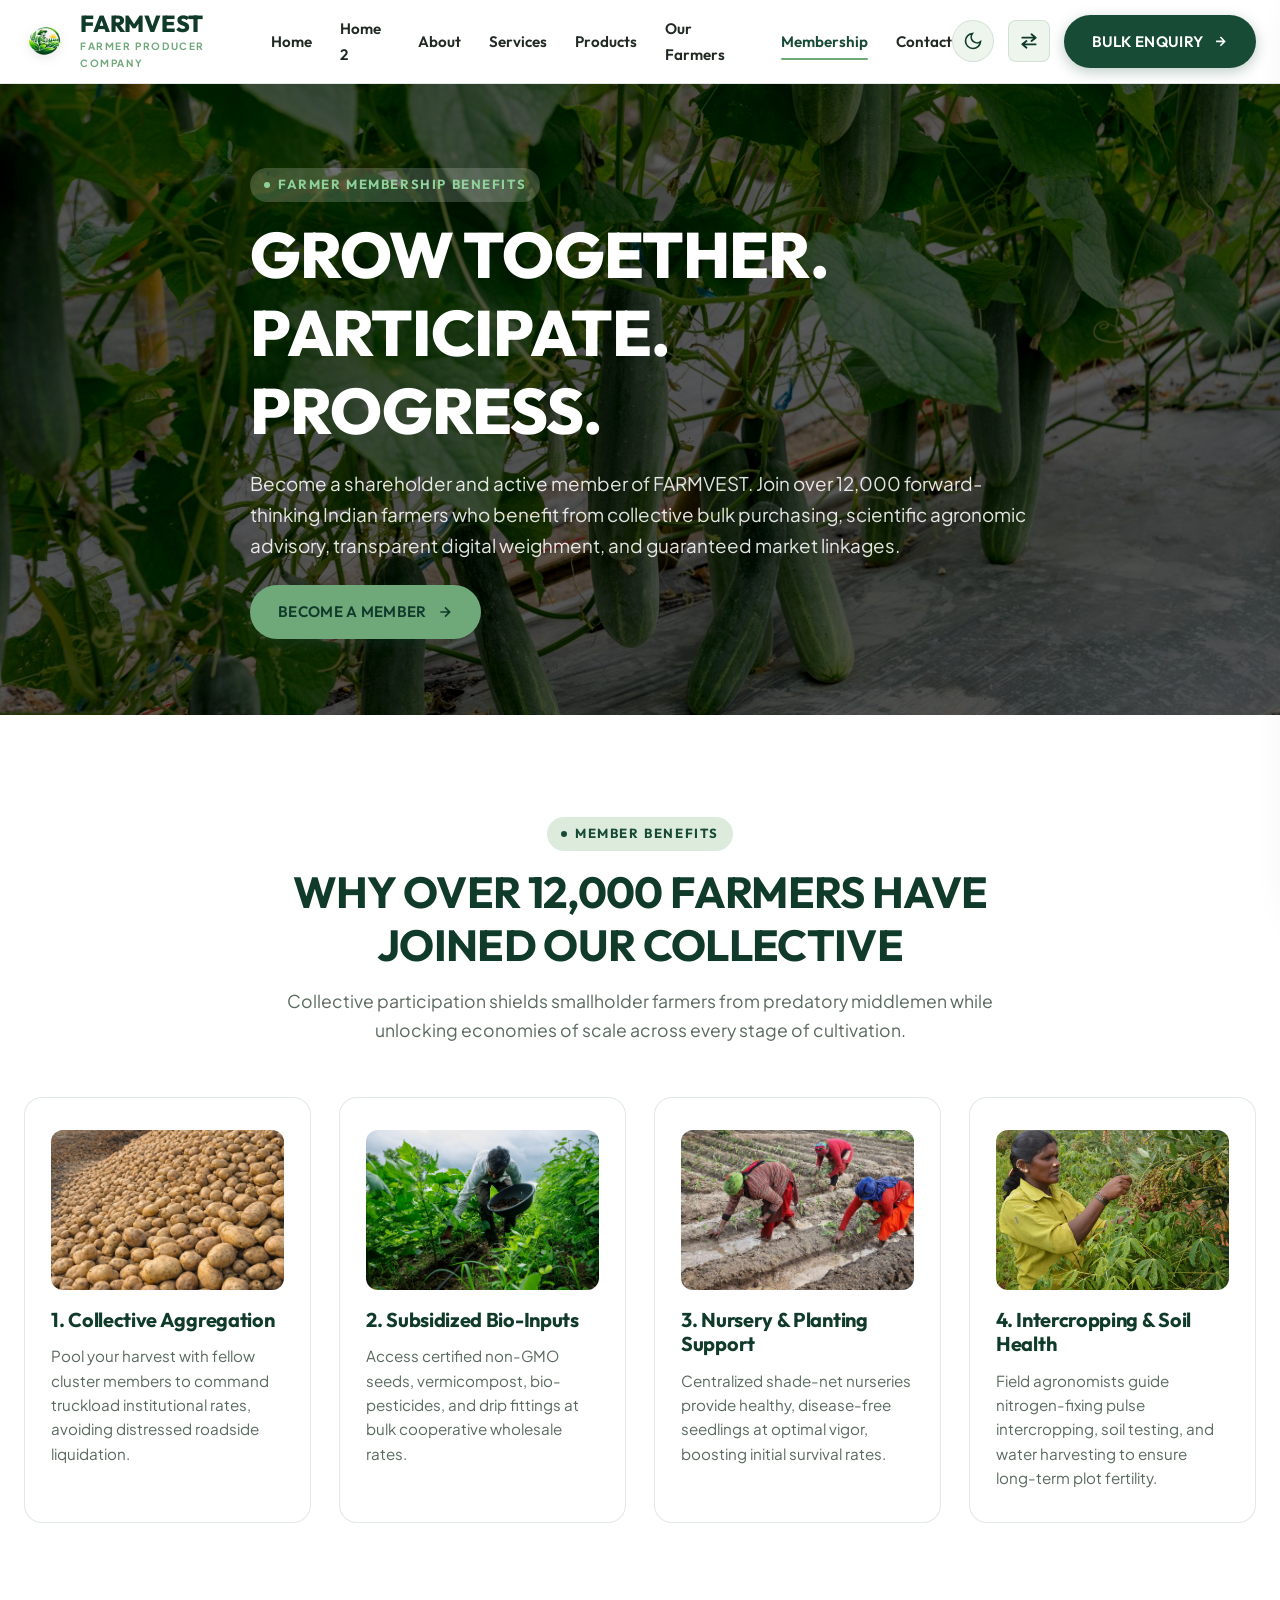
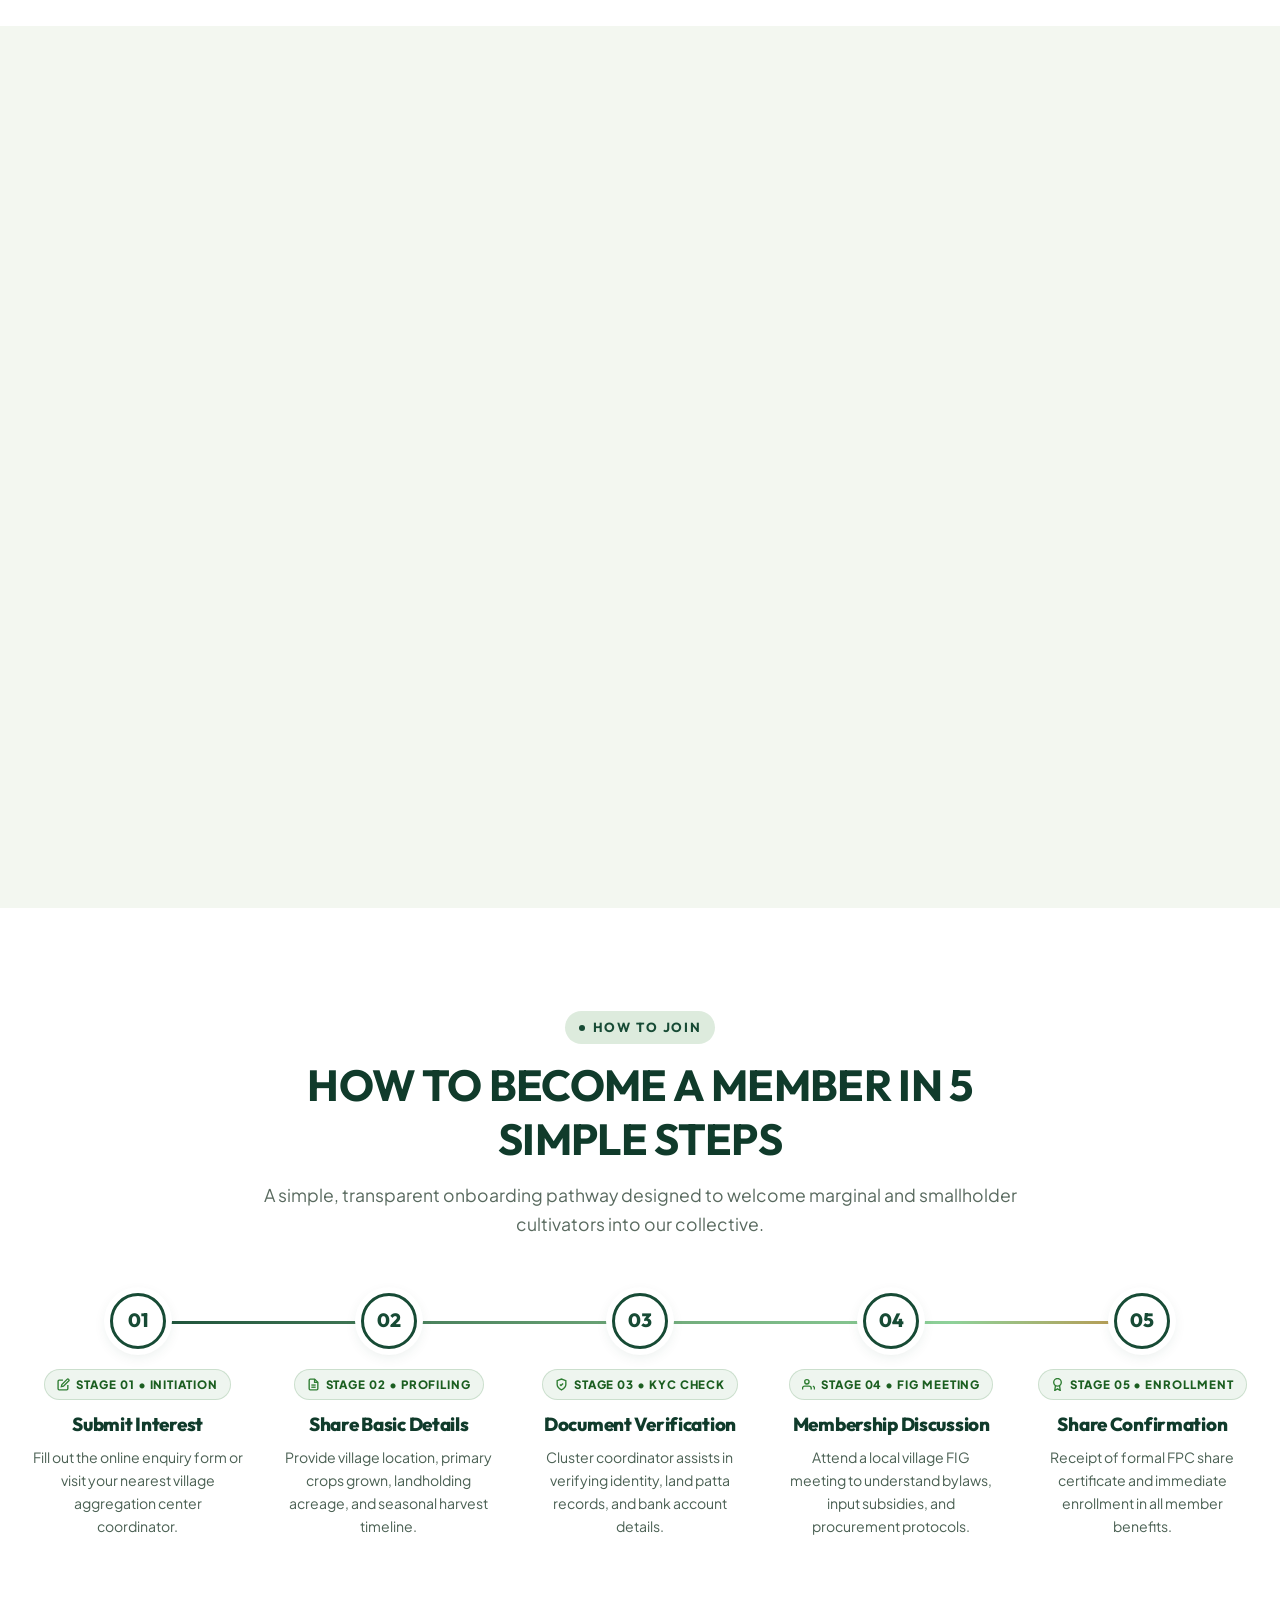
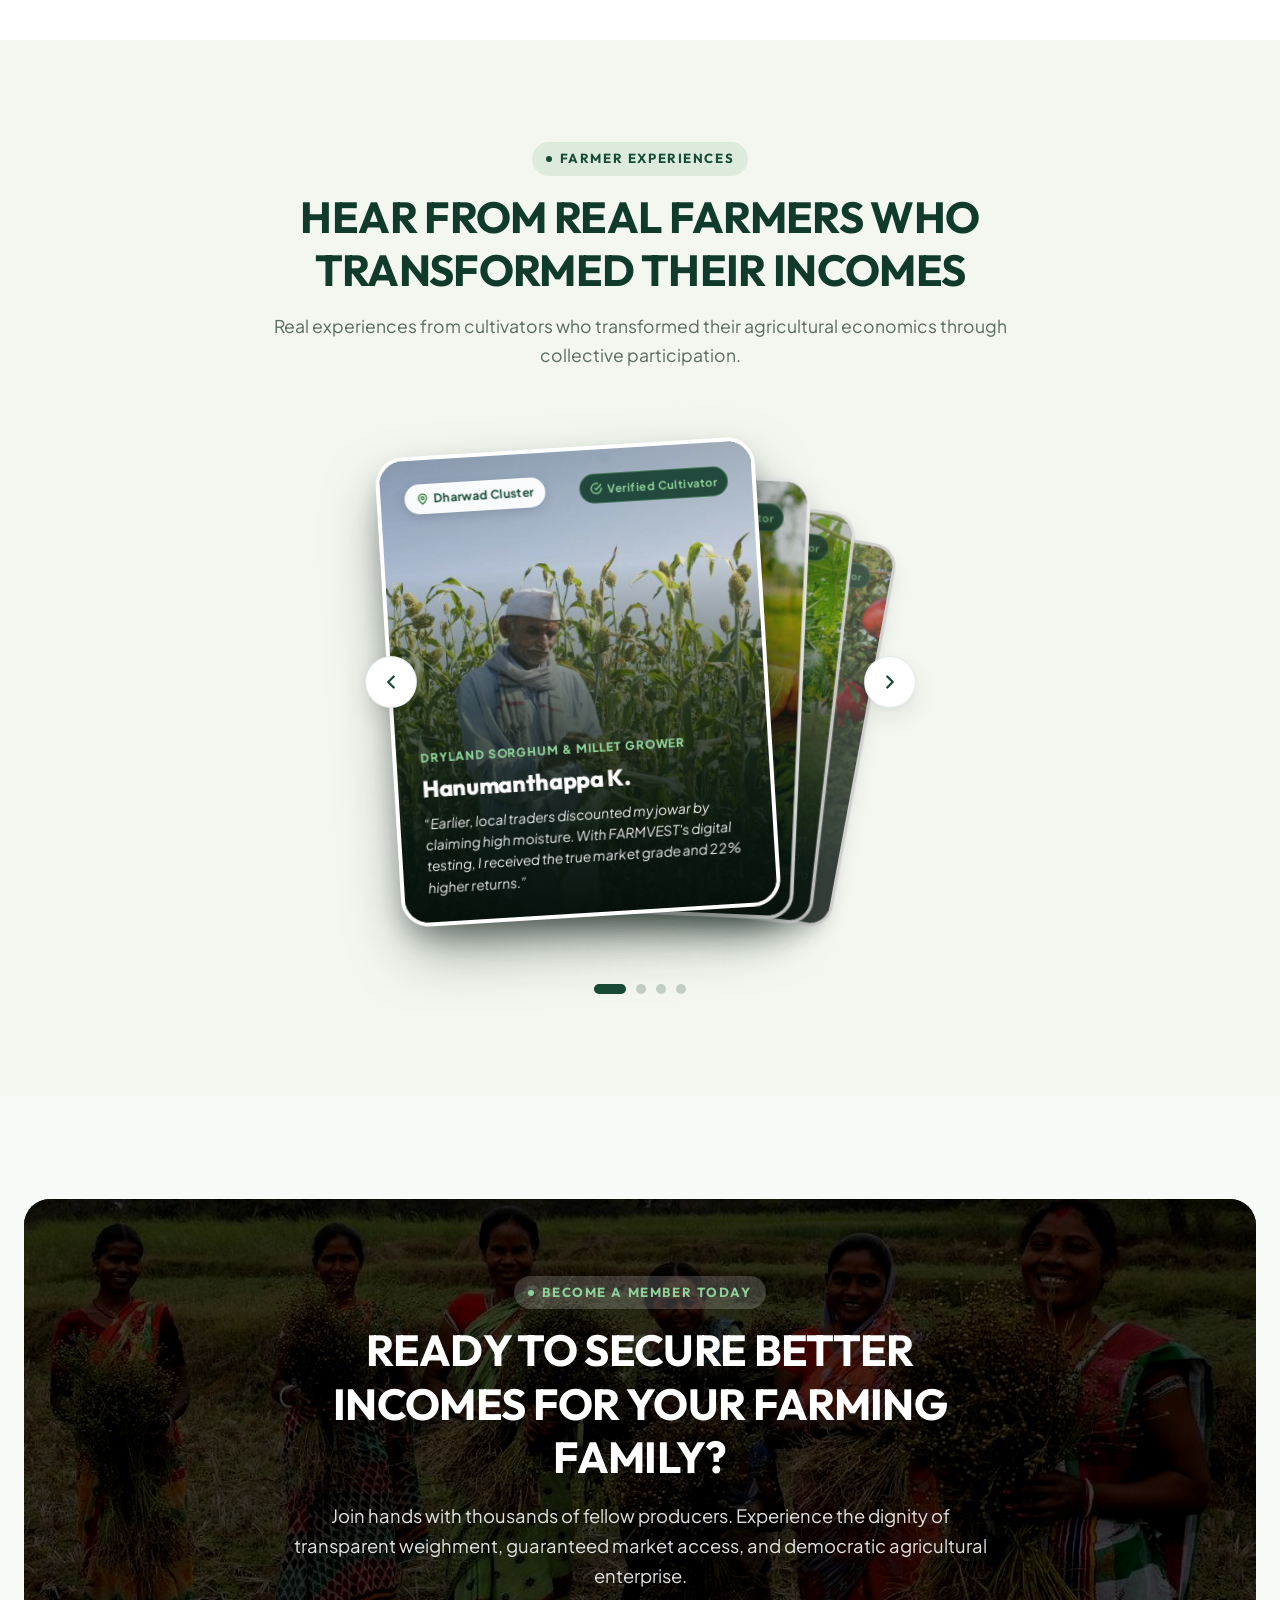
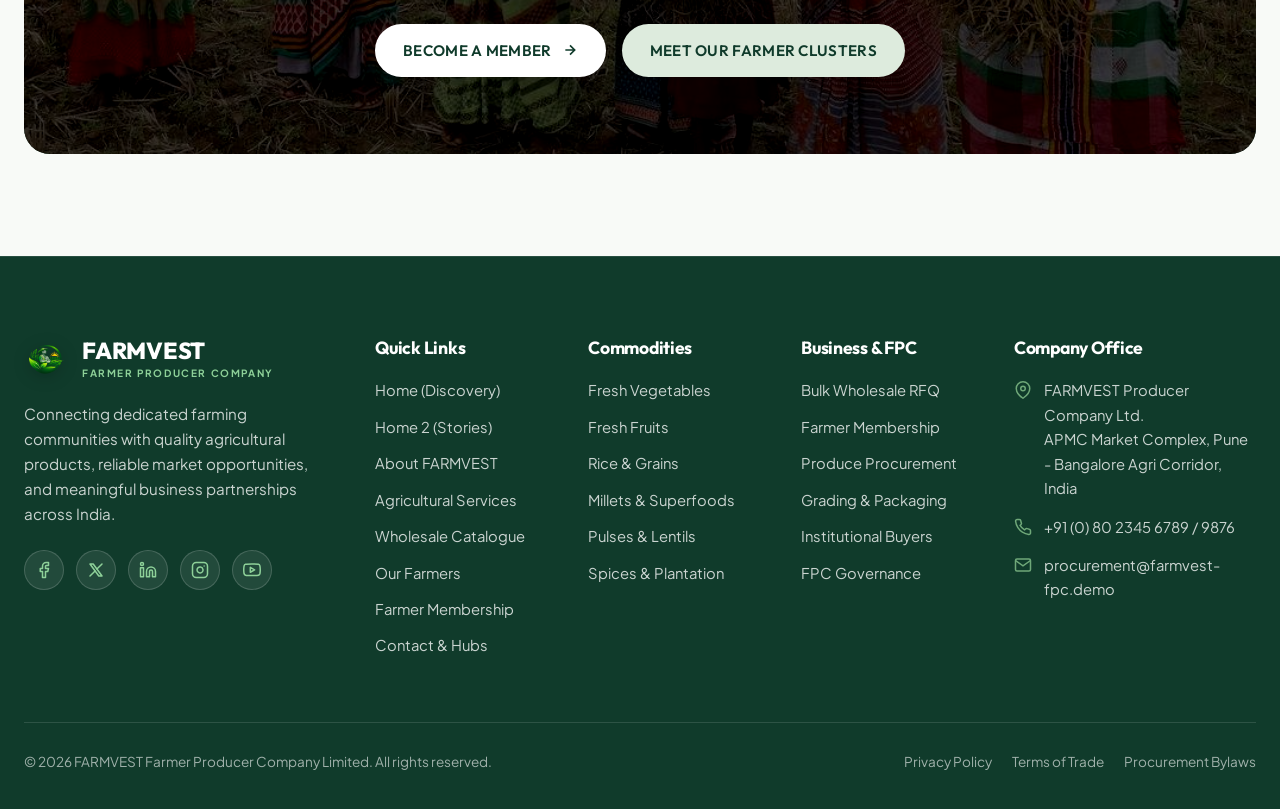
==== membership.html @ 930bf5f9 "Complete Farmer Producer Company Website with responsive layout, dark theme, and RTL support" ====
<!DOCTYPE html>
<html lang="en" data-theme="light">
<head>
  <meta charset="UTF-8">
  <meta name="viewport" content="width=device-width, initial-scale=1.0">
  <title>Farmer Membership — FARMVEST Farmer Producer Company | Collective Prosperity</title>
  <meta name="description" content="Discover how smallholder farmers join FARMVEST to unlock bulk input discounts, fair digital weighment, direct market linkages, and democratic equity participation.">
  <link rel="stylesheet" href="assets/css/style.css">
  <link rel="icon" type="image/png" href="assets/images/logo.png">
  <link rel="apple-touch-icon" href="assets/images/logo.png">
</head>
<body>

  <!-- Header -->
  <header class="header">
    <div class="container nav-container">
      <a href="index.html" class="brand-logo" aria-label="FARMVEST Home">
        <img src="assets/images/logo.png" alt="FARMVEST Logo" class="brand-logo-img">
        <div class="brand-text-block">
          <span class="brand-title">FARMVEST</span>
          <span class="brand-subtitle">FARMER PRODUCER COMPANY</span>
        </div>
      </a>

      <nav class="nav-menu" aria-label="Main Navigation">
        <a href="index.html" class="nav-link">Home</a>
        <a href="home-2.html" class="nav-link">Home 2</a>
        <a href="about.html" class="nav-link">About</a>
        <a href="services.html" class="nav-link">Services</a>
        <a href="products.html" class="nav-link">Products</a>
        <a href="farmers.html" class="nav-link">Our Farmers</a>
        <a href="membership.html" class="nav-link active">Membership</a>
        <a href="contact.html" class="nav-link">Contact</a>
      </nav>

      <div class="nav-actions">
        <button class="theme-toggle js-theme-toggle" aria-label="Toggle Bright/Dark Mode">
          <svg class="theme-icon-light" viewBox="0 0 24 24" fill="none" stroke="currentColor" stroke-width="2"><circle cx="12" cy="12" r="5"/><line x1="12" y1="1" x2="12" y2="3"/><line x1="12" y1="21" x2="12" y2="23"/><line x1="4.22" y1="4.22" x2="5.64" y2="5.64"/><line x1="18.36" y1="18.36" x2="19.78" y2="19.78"/><line x1="1" y1="12" x2="3" y2="12"/><line x1="21" y1="12" x2="23" y2="12"/><line x1="4.22" y1="19.78" x2="5.64" y2="18.36"/><line x1="18.36" y1="5.64" x2="19.78" y2="4.22"/></svg>
          <svg class="theme-icon-dark" viewBox="0 0 24 24" fill="none" stroke="currentColor" stroke-width="2"><path d="M21 12.79A9 9 0 1 1 11.21 3 7 7 0 0 0 21 12.79z"/></svg>
        </button>

        <!-- RTL / LTR Direction Toggle Button -->
        <button class="rtl-toggle js-rtl-toggle" aria-label="Toggle Text Direction (RTL/LTR)" title="Toggle Text Direction">
          <svg class="rtl-icon" viewBox="0 0 24 24" fill="none" stroke="currentColor" stroke-width="2.2" stroke-linecap="round" stroke-linejoin="round">
            <path d="M4 8h16M15 4l5 4-5 4"/>
            <path d="M20 16H4M9 12l-5 4 5 4"/>
          </svg>
        </button>
        <button class="btn btn-primary" data-open-modal="bulkEnquiryModal">
          <span>BULK ENQUIRY</span>
          <svg width="16" height="16" viewBox="0 0 24 24" fill="none" stroke="currentColor" stroke-width="2.5"><path d="M5 12h14M12 5l7 7-7 7"/></svg>
        </button>
        <button class="hamburger-btn js-hamburger-btn" aria-label="Open Navigation Menu">
          <span class="hamburger-line"></span>
          <span class="hamburger-line"></span>
          <span class="hamburger-line"></span>
        </button>
      </div>
    </div>
  </header>

  <!-- Mobile Drawer -->
  <div class="mobile-drawer-overlay"></div>
  <aside class="mobile-drawer" aria-label="Mobile Navigation">
    <div class="mobile-drawer-header">
      <a href="index.html" class="brand-logo" aria-label="FARMVEST Home">
        <img src="assets/images/logo.png" alt="FARMVEST Logo" class="brand-logo-img">
        <div class="brand-text-block">
          <span class="brand-title">FARMVEST</span>
          <span class="brand-subtitle">FARMER PRODUCER COMPANY</span>
        </div>
      </a>
      <button class="drawer-close-btn js-drawer-close" aria-label="Close Navigation Menu">
        <svg width="20" height="20" viewBox="0 0 24 24" fill="none" stroke="currentColor" stroke-width="2"><line x1="18" y1="6" x2="6" y2="18"/><line x1="6" y1="6" x2="18" y2="18"/></svg>
      </button>
    </div>

    <!-- 1. All Navlinks Text in Center Alignment -->
    <div class="mobile-nav-links">
      <a href="index.html" class="mobile-nav-link">Home</a>
      <a href="home-2.html" class="mobile-nav-link">Home 2</a>
      <a href="about.html" class="mobile-nav-link">About</a>
      <a href="services.html" class="mobile-nav-link">Services</a>
      <a href="products.html" class="mobile-nav-link">Products</a>
      <a href="farmers.html" class="mobile-nav-link">Our Farmers</a>
      <a href="membership.html" class="mobile-nav-link active">Membership</a>
      <a href="contact.html" class="mobile-nav-link">Contact</a>
    </div>

    <!-- 2. Theme and RTL Icons in Center Alignment -->
    <div class="mobile-drawer-tools">
      <!-- Bright / Dark Mode Switcher Icon -->
      <button class="theme-toggle js-theme-toggle" aria-label="Toggle Bright/Dark Mode" title="Toggle Bright/Dark Mode">
        <svg class="theme-icon-light" viewBox="0 0 24 24" fill="none" stroke="currentColor" stroke-width="2" stroke-linecap="round" stroke-linejoin="round">
          <circle cx="12" cy="12" r="5"></circle>
          <line x1="12" y1="1" x2="12" y2="3"></line>
          <line x1="12" y1="21" x2="12" y2="23"></line>
          <line x1="4.22" y1="4.22" x2="5.64" y2="5.64"></line>
          <line x1="18.36" y1="18.36" x2="19.78" y2="19.78"></line>
          <line x1="1" y1="12" x2="3" y2="12"></line>
          <line x1="21" y1="12" x2="23" y2="12"></line>
          <line x1="4.22" y1="19.78" x2="5.64" y2="18.36"></line>
          <line x1="18.36" y1="5.64" x2="19.78" y2="4.22"></line>
        </svg>
        <svg class="theme-icon-dark" viewBox="0 0 24 24" fill="none" stroke="currentColor" stroke-width="2" stroke-linecap="round" stroke-linejoin="round">
          <path d="M21 12.79A9 9 0 1 1 11.21 3 7 7 0 0 0 21 12.79z"></path>
        </svg>
      </button>

      <!-- RTL / LTR Direction Toggle Icon -->
      <button class="rtl-toggle js-rtl-toggle" aria-label="Toggle Text Direction (RTL/LTR)" title="Toggle Text Direction">
        <svg class="rtl-icon" viewBox="0 0 24 24" fill="none" stroke="currentColor" stroke-width="2.2" stroke-linecap="round" stroke-linejoin="round">
          <path d="M4 8h16M15 4l5 4-5 4"/>
          <path d="M20 16H4M9 12l-5 4 5 4"/>
        </svg>
      </button>
    </div>

    <!-- 3. Last: CTA Button in Center Alignment Orderly -->
    <div class="mobile-drawer-cta">
      <button class="btn btn-primary" data-open-modal="bulkEnquiryModal">
        <span>BULK ENQUIRY</span>
        <svg width="16" height="16" viewBox="0 0 24 24" fill="none" stroke="currentColor" stroke-width="2.5"><path d="M5 12h14M12 5l7 7-7 7"/></svg>
      </button>
    </div>
  </aside>

  <main id="main-content">
    <!-- ======================================================================
         SECTION 01: MEMBERSHIP HERO
         Image: image-31.png (Polyhouse cucumber farming with modern mulch)
         ====================================================================== -->
    <section class="page-hero">
      <div class="page-hero-bg">
        <img src="images/image-31.png" alt="Trellised polyhouse cucumber plantation equipped with drip irrigation" loading="eager">
      </div>
      <div class="container page-hero-content">
        <div class="eyebrow" style="background: rgba(255,255,255,0.18); color: #8ED199;">
          FARMER MEMBERSHIP BENEFITS
        </div>
        <h1>GROW TOGETHER. PARTICIPATE. PROGRESS.</h1>
        <p>Become a shareholder and active member of FARMVEST. Join over 12,000 forward-thinking Indian farmers who benefit from collective bulk purchasing, scientific agronomic advisory, transparent digital weighment, and guaranteed market linkages.</p>
        <div style="margin-top: 24px;">
          <button class="btn btn-primary" data-open-modal="membershipEnquiryModal" style="background-color: #6FA879; color: #103B2B !important;">
            <span>BECOME A MEMBER</span>
            <svg width="16" height="16" viewBox="0 0 24 24" fill="none" stroke="currentColor" stroke-width="2.5"><path d="M5 12h14M12 5l7 7-7 7"/></svg>
          </button>
        </div>
      </div>
    </section>

    <!-- ======================================================================
         SECTION 02: WHY BECOME A MEMBER (4 Feature Cards - Even number: 4!)
         Images: 30 (Potato aggregation stockpile), 52 (Compost drip application), 55 (Sapling transplanting), 50 (Toor dal intercropping)
         ====================================================================== -->
    <section class="section bg-white">
      <div class="container">
        <div class="section-header reveal-item">
          <div class="eyebrow">MEMBER BENEFITS</div>
          <h2>WHY OVER 12,000 FARMERS HAVE JOINED OUR COLLECTIVE</h2>
          <p>Collective participation shields smallholder farmers from predatory middlemen while unlocking economies of scale across every stage of cultivation.</p>
        </div>

        <div class="grid-4">
          <!-- Card 1: Aggregation Power -->
          <div class="feature-box reveal-item">
            <div style="border-radius: var(--radius-md); overflow: hidden; margin-bottom: 18px; aspect-ratio: 16/11;">
              <img src="images/image-30.png" alt="Large bulk stockpile of freshly unearthed golden potatoes at aggregation yard" loading="lazy" style="width: 100%; height: 100%; object-fit: cover;">
            </div>
            <h3>1. Collective Aggregation</h3>
            <p>Pool your harvest with fellow cluster members to command truckload institutional rates, avoiding distressed roadside liquidation.</p>
          </div>

          <!-- Card 2: Organic Inputs -->
          <div class="feature-box reveal-item">
            <div style="border-radius: var(--radius-md); overflow: hidden; margin-bottom: 18px; aspect-ratio: 16/11;">
              <img src="images/image-52.png" alt="Farmer applying organic compost in drip-irrigated field" loading="lazy" style="width: 100%; height: 100%; object-fit: cover;">
            </div>
            <h3>2. Subsidized Bio-Inputs</h3>
            <p>Access certified non-GMO seeds, vermicompost, bio-pesticides, and drip fittings at bulk cooperative wholesale rates.</p>
          </div>

          <!-- Card 3: Nursery Support -->
          <div class="feature-box reveal-item">
            <div style="border-radius: var(--radius-md); overflow: hidden; margin-bottom: 18px; aspect-ratio: 16/11;">
              <img src="images/image-55.png" alt="Three rural women farmers transplanting vegetable saplings into waterlogged furrowed beds" loading="lazy" style="width: 100%; height: 100%; object-fit: cover;">
            </div>
            <h3>3. Nursery & Planting Support</h3>
            <p>Centralized shade-net nurseries provide healthy, disease-free seedlings at optimal vigor, boosting initial survival rates.</p>
          </div>

          <!-- Card 4: Intercropping Advisory -->
          <div class="feature-box reveal-item">
            <div style="border-radius: var(--radius-md); overflow: hidden; margin-bottom: 18px; aspect-ratio: 16/11;">
              <img src="images/image-50.png" alt="Woman farmer inspecting healthy mature pigeon pea toor dal pods in field" loading="lazy" style="width: 100%; height: 100%; object-fit: cover;">
            </div>
            <h3>4. Intercropping & Soil Health</h3>
            <p>Field agronomists guide nitrogen-fixing pulse intercropping, soil testing, and water harvesting to ensure long-term plot fertility.</p>
          </div>
        </div>
      </div>
    </section>

    <!-- ======================================================================
         SECTION 03: MEMBERSHIP ELIGIBILITY (Informative Split)
         ====================================================================== -->
    <section class="section bg-light">
      <div class="container">
        <div class="editorial-split">
          <div class="split-content reveal-item">
            <div class="eyebrow">WHO CAN JOIN</div>
            <h2>MEMBERSHIP ELIGIBILITY, SHARE OWNERSHIP & VOTING RIGHTS</h2>
            <p>FARMVEST operates under the Companies Act as a Producer Company. Membership is open to all practicing agricultural producers residing within our operational districts.</p>
            
            <div style="display: flex; flex-direction: column; gap: 14px; margin: 18px 0 24px;">
              <div class="service-feature-item">
                <svg width="18" height="18" viewBox="0 0 24 24" fill="none" stroke="currentColor" stroke-width="2.5"><polyline points="20 6 9 17 4 12"/></svg>
                <div><strong>Primary Producer Status:</strong> Must own or lease agricultural land and be actively engaged in cultivation.</div>
              </div>
              <div class="service-feature-item">
                <svg width="18" height="18" viewBox="0 0 24 24" fill="none" stroke="currentColor" stroke-width="2.5"><polyline points="20 6 9 17 4 12"/></svg>
                <div><strong>Nominal Equity Share:</strong> Purchase of minimum 10 equity shares (nominal face value ₹100 each).</div>
              </div>
              <div class="service-feature-item">
                <svg width="18" height="18" viewBox="0 0 24 24" fill="none" stroke="currentColor" stroke-width="2.5"><polyline points="20 6 9 17 4 12"/></svg>
                <div><strong>Documentation Required:</strong> Copy of land record (7/12 extract / Patta), Aadhaar card, and active bank passbook.</div>
              </div>
              <div class="service-feature-item">
                <svg width="18" height="18" viewBox="0 0 24 24" fill="none" stroke="currentColor" stroke-width="2.5"><polyline points="20 6 9 17 4 12"/></svg>
                <div><strong>Democratic Rights:</strong> One Member, One Vote principle regardless of total acreage owned.</div>
              </div>
            </div>

            <p style="font-size: 0.85rem; color: var(--muted-text); font-style: italic;">*Note: Detailed documentation and share allocation are finalized in accordance with the registered Articles of Association of the FPC.</p>
          </div>

          <!-- Highlight Card -->
          <div class="feature-box reveal-item" style="background: var(--surface-white); border-color: var(--leaf-green); padding: 36px 30px;">
            <div class="eyebrow" style="margin-bottom: 12px;">COOPERATIVE TRANSPARENCY</div>
            <h3>Dignity, Equity & Direct Settlement</h3>
            <p>Unlike conventional middleman trade where weights are manipulated and payments delayed for months, FARMVEST members receive digital weight verification and direct account transfers within 48 hours of mandi delivery.</p>
            <div style="border-top: 1px solid var(--border-light); margin-top: 20px; padding-top: 20px;">
              <button class="btn btn-primary" data-open-modal="membershipEnquiryModal" style="width: 100%;">
                <span>BECOME A MEMBER</span>
                <svg width="16" height="16" viewBox="0 0 24 24" fill="none" stroke="currentColor" stroke-width="2.5"><path d="M5 12h14M12 5l7 7-7 7"/></svg>
              </button>
            </div>
          </div>
        </div>
      </div>
    </section>

    <!-- ======================================================================
         SECTION 04: MEMBERSHIP JOURNEY (5-Step Horizontal Infographic Pathway)
         ====================================================================== -->
    <section class="section bg-white">
      <div class="container">
        <div class="section-header reveal-item">
          <div class="eyebrow">HOW TO JOIN</div>
          <h2>HOW TO BECOME A MEMBER IN 5 SIMPLE STEPS</h2>
          <p>A simple, transparent onboarding pathway designed to welcome marginal and smallholder cultivators into our collective.</p>
        </div>

        <div class="membership-journey-wrapper reveal-item">
          <!-- Continuous Horizontal Connecting Rail -->
          <div class="journey-rail-track" aria-hidden="true"></div>

          <!-- 5 Symmetrical Milestones (Zero Card Boxes) -->
          <div class="journey-steps-grid">

            <!-- Step 1 -->
            <div class="journey-step-col">
              <div class="journey-node-circle">01</div>
              <span class="journey-stage-pill">
                <svg width="13" height="13" viewBox="0 0 24 24" fill="none" stroke="currentColor" stroke-width="2.5"><path d="M11 4H4a2 2 0 0 0-2 2v14a2 2 0 0 0 2 2h14a2 2 0 0 0 2-2v-7"/><path d="M18.5 2.5a2.121 2.121 0 0 1 3 3L12 15l-4 1 1-4 9.5-9.5z"/></svg>
                <span>STAGE 01 &bull; INITIATION</span>
              </span>
              <h3 class="journey-step-title">Submit Interest</h3>
              <p class="journey-step-desc">Fill out the online enquiry form or visit your nearest village aggregation center coordinator.</p>
            </div>

            <!-- Step 2 -->
            <div class="journey-step-col">
              <div class="journey-node-circle">02</div>
              <span class="journey-stage-pill">
                <svg width="13" height="13" viewBox="0 0 24 24" fill="none" stroke="currentColor" stroke-width="2.5"><path d="M14 2H6a2 2 0 0 0-2 2v16a2 2 0 0 0 2 2h12a2 2 0 0 0 2-2V8z"/><polyline points="14 2 14 8 20 8"/><line x1="16" y1="13" x2="8" y2="13"/><line x1="16" y1="17" x2="8" y2="17"/></svg>
                <span>STAGE 02 &bull; PROFILING</span>
              </span>
              <h3 class="journey-step-title">Share Basic Details</h3>
              <p class="journey-step-desc">Provide village location, primary crops grown, landholding acreage, and seasonal harvest timeline.</p>
            </div>

            <!-- Step 3 -->
            <div class="journey-step-col">
              <div class="journey-node-circle">03</div>
              <span class="journey-stage-pill">
                <svg width="13" height="13" viewBox="0 0 24 24" fill="none" stroke="currentColor" stroke-width="2.5"><path d="M12 22s8-4 8-10V5l-8-3-8 3v7c0 6 8 10 8 10z"/><polyline points="9 12 11 14 15 10"/></svg>
                <span>STAGE 03 &bull; KYC CHECK</span>
              </span>
              <h3 class="journey-step-title">Document Verification</h3>
              <p class="journey-step-desc">Cluster coordinator assists in verifying identity, land patta records, and bank account details.</p>
            </div>

            <!-- Step 4 -->
            <div class="journey-step-col">
              <div class="journey-node-circle">04</div>
              <span class="journey-stage-pill">
                <svg width="13" height="13" viewBox="0 0 24 24" fill="none" stroke="currentColor" stroke-width="2.5"><path d="M17 21v-2a4 4 0 0 0-4-4H5a4 4 0 0 0-4 4v2"/><circle cx="9" cy="7" r="4"/><path d="M23 21v-2a4 4 0 0 0-3-3.87"/></svg>
                <span>STAGE 04 &bull; FIG MEETING</span>
              </span>
              <h3 class="journey-step-title">Membership Discussion</h3>
              <p class="journey-step-desc">Attend a local village FIG meeting to understand bylaws, input subsidies, and procurement protocols.</p>
            </div>

            <!-- Step 5 -->
            <div class="journey-step-col">
              <div class="journey-node-circle">05</div>
              <span class="journey-stage-pill">
                <svg width="13" height="13" viewBox="0 0 24 24" fill="none" stroke="currentColor" stroke-width="2.5"><circle cx="12" cy="8" r="7"/><polyline points="8.21 13.89 7 23 12 20 17 23 15.79 13.88"/></svg>
                <span>STAGE 05 &bull; ENROLLMENT</span>
              </span>
              <h3 class="journey-step-title">Share Confirmation</h3>
              <p class="journey-step-desc">Receipt of formal FPC share certificate and immediate enrollment in all member benefits.</p>
            </div>

          </div>
        </div>
      </div>
    </section>

    <!-- ======================================================================
         SECTION 05: MEMBER COMMUNITY STORIES (3D Fanned Card Deck Carousel)
         Images: 23 (Senior sorghum farmer), 26 (Woman with okra basket), 41 (Papaya farmer), 36 (Pomegranate inspection)
         Matches user design: 3D stacked card deck with circular nav buttons (< & >)
         ====================================================================== -->
    <section class="section bg-light" id="memberStoriesSection">
      <div class="container">
        <div class="section-header reveal-item">
          <div class="eyebrow">FARMER EXPERIENCES</div>
          <h2>HEAR FROM REAL FARMERS WHO TRANSFORMED THEIR INCOMES</h2>
          <p>Real experiences from cultivators who transformed their agricultural economics through collective participation.</p>
        </div>

        <!-- 3D Fanned Card Deck Stories Carousel -->
        <div class="stories-stack-viewport reveal-item" id="memberStoriesStack">
          <!-- Circular Prev Button (<) -->
          <button class="stories-nav-btn prev-btn js-stories-prev" aria-label="Previous Story">
            <svg width="22" height="22" viewBox="0 0 24 24" fill="none" stroke="currentColor" stroke-width="2.5" stroke-linecap="round" stroke-linejoin="round">
              <polyline points="15 18 9 12 15 6"></polyline>
            </svg>
          </button>

          <!-- 3D Stack Stage -->
          <div class="stories-stack-stage" id="storiesStackStage">
            
            <!-- Card 1: Hanumanthappa K. -->
            <div class="stories-stack-card card-slot-0 active" data-index="0" role="group" aria-label="Story 1 of 4: Hanumanthappa K.">
              <div class="story-card-inner">
                <img src="images/image-23.png" alt="Senior farmer in Gandhi cap inspecting ripe sorghum jowar head in sunny field" loading="lazy" class="story-card-img">
                <div class="story-card-overlay"></div>
                
                <!-- Top Badges -->
                <div class="story-card-top">
                  <span class="story-badge-cluster">
                    <svg width="12" height="12" viewBox="0 0 24 24" fill="none" stroke="currentColor" stroke-width="2.5"><path d="M12 2a8 8 0 0 0-8 8c0 5.25 8 12 8 12s8-6.75 8-12a8 8 0 0 0-8-8z"/><circle cx="12" cy="10" r="3"/></svg>
                    <span>Dharwad Cluster</span>
                  </span>
                  <span class="story-badge-verified">
                    <svg width="12" height="12" viewBox="0 0 24 24" fill="none" stroke="currentColor" stroke-width="2.5"><path d="M22 11.08V12a10 10 0 1 1-5.93-9.14"/><polyline points="22 4 12 14.01 9 11.01"/></svg>
                    <span>Verified Cultivator</span>
                  </span>
                </div>

                <!-- Bottom Farmer Info & Testimonial -->
                <div class="story-card-body">
                  <span class="story-farmer-role">Dryland Sorghum &amp; Millet Grower</span>
                  <h3 class="story-farmer-name">Hanumanthappa K.</h3>
                  <p class="story-farmer-quote">&ldquo;Earlier, local traders discounted my jowar by claiming high moisture. With FARMVEST's digital testing, I received the true market grade and 22% higher returns.&rdquo;</p>
                </div>
              </div>
            </div>

            <!-- Card 2: Savita Devi -->
            <div class="stories-stack-card card-slot-1" data-index="1" role="group" aria-label="Story 2 of 4: Savita Devi">
              <div class="story-card-inner">
                <img src="images/image-26.png" alt="Smiling female farmer in yellow sari holding basket of green okra" loading="lazy" class="story-card-img">
                <div class="story-card-overlay"></div>
                
                <div class="story-card-top">
                  <span class="story-badge-cluster">
                    <svg width="12" height="12" viewBox="0 0 24 24" fill="none" stroke="currentColor" stroke-width="2.5"><path d="M12 2a8 8 0 0 0-8 8c0 5.25 8 12 8 12s8-6.75 8-12a8 8 0 0 0-8-8z"/><circle cx="12" cy="10" r="3"/></svg>
                    <span>Solapur Cluster</span>
                  </span>
                  <span class="story-badge-verified">
                    <svg width="12" height="12" viewBox="0 0 24 24" fill="none" stroke="currentColor" stroke-width="2.5"><path d="M22 11.08V12a10 10 0 1 1-5.93-9.14"/><polyline points="22 4 12 14.01 9 11.01"/></svg>
                    <span>Verified Cultivator</span>
                  </span>
                </div>

                <div class="story-card-body">
                  <span class="story-farmer-role">Horticulture &amp; Vegetable Leader</span>
                  <h3 class="story-farmer-name">Savita Devi</h3>
                  <p class="story-farmer-quote">&ldquo;Leading our village women's group to grow pesticide-free okra opened direct retail markets in Pune. Our daily picking is crated and paid transparently.&rdquo;</p>
                </div>
              </div>
            </div>

            <!-- Card 3: Narasimha Reddy -->
            <div class="stories-stack-card card-slot-2" data-index="2" role="group" aria-label="Story 3 of 4: Narasimha Reddy">
              <div class="story-card-inner">
                <img src="images/image-41.png" alt="Smiling senior farmer in white dhoti holding basin of ripe papayas in orchard" loading="lazy" class="story-card-img">
                <div class="story-card-overlay"></div>
                
                <div class="story-card-top">
                  <span class="story-badge-cluster">
                    <svg width="12" height="12" viewBox="0 0 24 24" fill="none" stroke="currentColor" stroke-width="2.5"><path d="M12 2a8 8 0 0 0-8 8c0 5.25 8 12 8 12s8-6.75 8-12a8 8 0 0 0-8-8z"/><circle cx="12" cy="10" r="3"/></svg>
                    <span>Chittoor Cluster</span>
                  </span>
                  <span class="story-badge-verified">
                    <svg width="12" height="12" viewBox="0 0 24 24" fill="none" stroke="currentColor" stroke-width="2.5"><path d="M22 11.08V12a10 10 0 1 1-5.93-9.14"/><polyline points="22 4 12 14.01 9 11.01"/></svg>
                    <span>Verified Cultivator</span>
                  </span>
                </div>

                <div class="story-card-body">
                  <span class="story-farmer-role">Fruit Orchard Cultivator</span>
                  <h3 class="story-farmer-name">Narasimha Reddy</h3>
                  <p class="story-farmer-quote">&ldquo;Transitioning my 3 acres to Red Lady papaya with drip advisory provided steady weekly income. FARMVEST's collection truck picks fruits right from my orchard gate.&rdquo;</p>
                </div>
              </div>
            </div>

            <!-- Card 4: Basavaraj Patil -->
            <div class="stories-stack-card card-slot-3" data-index="3" role="group" aria-label="Story 4 of 4: Basavaraj Patil">
              <div class="story-card-inner">
                <img src="images/image-36.png" alt="Horticulturist inspecting glowing ruby-red pomegranates on tree in orchard" loading="lazy" class="story-card-img">
                <div class="story-card-overlay"></div>
                
                <div class="story-card-top">
                  <span class="story-badge-cluster">
                    <svg width="12" height="12" viewBox="0 0 24 24" fill="none" stroke="currentColor" stroke-width="2.5"><path d="M12 2a8 8 0 0 0-8 8c0 5.25 8 12 8 12s8-6.75 8-12a8 8 0 0 0-8-8z"/><circle cx="12" cy="10" r="3"/></svg>
                    <span>Bagalkot Cluster</span>
                  </span>
                  <span class="story-badge-verified">
                    <svg width="12" height="12" viewBox="0 0 24 24" fill="none" stroke="currentColor" stroke-width="2.5"><path d="M22 11.08V12a10 10 0 1 1-5.93-9.14"/><polyline points="22 4 12 14.01 9 11.01"/></svg>
                    <span>Verified Cultivator</span>
                  </span>
                </div>

                <div class="story-card-body">
                  <span class="story-farmer-role">Pomegranate Specialist</span>
                  <h3 class="story-farmer-name">Basavaraj Patil</h3>
                  <p class="story-farmer-quote">&ldquo;The export packaging and pre-cooling support from our FPC allowed my pomegranate crop to reach premium institutional buyers with near-zero post-harvest losses.&rdquo;</p>
                </div>
              </div>
            </div>

          </div>

          <!-- Circular Next Button (>) -->
          <button class="stories-nav-btn next-btn js-stories-next" aria-label="Next Story">
            <svg width="22" height="22" viewBox="0 0 24 24" fill="none" stroke="currentColor" stroke-width="2.5" stroke-linecap="round" stroke-linejoin="round">
              <polyline points="9 18 15 12 9 6"></polyline>
            </svg>
          </button>
        </div>

        <!-- Indicator Dots -->
        <div class="stories-stack-indicators" id="storiesStackDots" role="tablist" aria-label="Member Stories Navigation">
          <button class="stories-indicator-dot active" data-index="0" role="tab" aria-selected="true" aria-label="Story 1 of 4"></button>
          <button class="stories-indicator-dot" data-index="1" role="tab" aria-selected="false" aria-label="Story 2 of 4"></button>
          <button class="stories-indicator-dot" data-index="2" role="tab" aria-selected="false" aria-label="Story 3 of 4"></button>
          <button class="stories-indicator-dot" data-index="3" role="tab" aria-selected="false" aria-label="Story 4 of 4"></button>
        </div>
      </div>
    </section>

    <!-- ======================================================================
         SECTION 06: MEMBERSHIP ENQUIRY CTA
         Image: image-9.png (6 women farmers holding harvested seed bundles)
         ====================================================================== -->
    <section class="section">
      <div class="container">
        <div class="cta-banner reveal-item">
          <div class="cta-banner-bg">
            <img src="images/image-9.png" alt="Group of rural women farmers standing proudly holding harvested crop bundles" loading="lazy">
          </div>
          <div class="cta-banner-content">
            <div class="eyebrow" style="background: rgba(255,255,255,0.18); color: #8ED199;">
              BECOME A MEMBER TODAY
            </div>
            <h2>READY TO SECURE BETTER INCOMES FOR YOUR FARMING FAMILY?</h2>
            <p>Join hands with thousands of fellow producers. Experience the dignity of transparent weighment, guaranteed market access, and democratic agricultural enterprise.</p>
            <div class="btn-group">
              <button class="btn btn-white" data-open-modal="membershipEnquiryModal">
                <span>BECOME A MEMBER</span>
                <svg width="16" height="16" viewBox="0 0 24 24" fill="none" stroke="currentColor" stroke-width="2.5"><path d="M5 12h14M12 5l7 7-7 7"/></svg>
              </button>
              <a href="farmers.html" class="btn btn-secondary">
                <span>MEET OUR FARMER CLUSTERS</span>
              </a>
            </div>
          </div>
        </div>
      </div>
    </section>
  </main>

  <!-- Global Footer -->
  <footer class="footer">
    <div class="container">
      <div class="footer-grid">
        <div class="footer-brand">
          <div class="brand-logo" style="margin-bottom: 12px;">
            <img src="assets/images/logo.png" alt="FARMVEST Logo" class="brand-logo-img">
            <div class="brand-text-block">
              <span class="brand-title" style="color: #FFFFFF;">FARMVEST</span>
              <span class="brand-subtitle" style="color: #8ED199;">FARMER PRODUCER COMPANY</span>
            </div>
          </div>
          <p>Connecting dedicated farming communities with quality agricultural products, reliable market opportunities, and meaningful business partnerships across India.</p>
          <!-- Social Media Links -->
          <div class="footer-social-links" aria-label="Social Media Channels">
            <a href="https://facebook.com" class="footer-social-icon" aria-label="Facebook" target="_blank" rel="noopener noreferrer">
              <svg width="18" height="18" viewBox="0 0 24 24" fill="none" stroke="currentColor" stroke-width="2" stroke-linecap="round" stroke-linejoin="round">
                <path d="M18 2h-3a5 5 0 0 0-5 5v3H7v4h3v8h4v-8h3l1-4h-4V7a1 1 0 0 1 1-1h3z"></path>
              </svg>
            </a>
            <a href="https://x.com" class="footer-social-icon" aria-label="X (formerly Twitter)" target="_blank" rel="noopener noreferrer">
              <svg width="18" height="18" viewBox="0 0 24 24" fill="none" stroke="currentColor" stroke-width="2" stroke-linecap="round" stroke-linejoin="round">
                <path d="M4 4l11.733 16h4.267l-11.733 -16z"></path>
                <path d="M4 20l6.768 -6.768m2.46 -2.46l6.772 -6.772"></path>
              </svg>
            </a>
            <a href="https://linkedin.com" class="footer-social-icon" aria-label="LinkedIn" target="_blank" rel="noopener noreferrer">
              <svg width="18" height="18" viewBox="0 0 24 24" fill="none" stroke="currentColor" stroke-width="2" stroke-linecap="round" stroke-linejoin="round">
                <path d="M16 8a6 6 0 0 1 6 6v7h-4v-7a2 2 0 0 0-2-2 2 2 0 0 0-2 2v7h-4v-7a6 6 0 0 1 6-6z"></path>
                <rect x="2" y="9" width="4" height="12"></rect>
                <circle cx="4" cy="4" r="2"></circle>
              </svg>
            </a>
            <a href="https://instagram.com" class="footer-social-icon" aria-label="Instagram" target="_blank" rel="noopener noreferrer">
              <svg width="18" height="18" viewBox="0 0 24 24" fill="none" stroke="currentColor" stroke-width="2" stroke-linecap="round" stroke-linejoin="round">
                <rect x="2" y="2" width="20" height="20" rx="5" ry="5"></rect>
                <path d="M16 11.37A4 4 0 1 1 12.63 8 4 4 0 0 1 16 11.37z"></path>
                <line x1="17.5" y1="6.5" x2="17.51" y2="6.5"></line>
              </svg>
            </a>
            <a href="https://youtube.com" class="footer-social-icon" aria-label="YouTube" target="_blank" rel="noopener noreferrer">
              <svg width="18" height="18" viewBox="0 0 24 24" fill="none" stroke="currentColor" stroke-width="2" stroke-linecap="round" stroke-linejoin="round">
                <path d="M22.54 6.42a2.78 2.78 0 0 0-1.94-2C18.88 4 12 4 12 4s-6.88 0-8.6.46a2.78 2.78 0 0 0-1.94 2A29 29 0 0 0 1 11.75a29 29 0 0 0 .46 5.33A2.78 2.78 0 0 0 3.4 19c1.72.46 8.6.46 8.6.46s6.88 0 8.6-.46a2.78 2.78 0 0 0 1.94-2 29 29 0 0 0 .46-5.25 29 29 0 0 0-.46-5.33z"></path>
                <polygon points="9.75 15.02 15.5 11.75 9.75 8.48 9.75 15.02"></polygon>
              </svg>
            </a>
          </div>
        </div>

        <div>
          <h4 class="footer-title">Quick Links</h4>
          <div class="footer-links">
            <a href="index.html" class="footer-link">Home (Discovery)</a>
            <a href="home-2.html" class="footer-link">Home 2 (Stories)</a>
            <a href="about.html" class="footer-link">About FARMVEST</a>
            <a href="services.html" class="footer-link">Agricultural Services</a>
            <a href="products.html" class="footer-link">Wholesale Catalogue</a>
            <a href="farmers.html" class="footer-link">Our Farmers</a>
            <a href="membership.html" class="footer-link">Farmer Membership</a>
            <a href="contact.html" class="footer-link">Contact & Hubs</a>
          </div>
        </div>

        <div>
          <h4 class="footer-title">Commodities</h4>
          <div class="footer-links">
            <a href="products.html?category=vegetables" class="footer-link">Fresh Vegetables</a>
            <a href="products.html?category=fruits" class="footer-link">Fresh Fruits</a>
            <a href="products.html?category=rice" class="footer-link">Rice & Grains</a>
            <a href="products.html?category=millets" class="footer-link">Millets & Superfoods</a>
            <a href="products.html?category=pulses" class="footer-link">Pulses & Lentils</a>
            <a href="products.html?category=spices" class="footer-link">Spices & Plantation</a>
          </div>
        </div>

        <div>
          <h4 class="footer-title">Business & FPC</h4>
          <div class="footer-links">
            <a href="#" class="footer-link" data-open-modal="bulkEnquiryModal">Bulk Wholesale RFQ</a>
            <a href="#" class="footer-link" data-open-modal="membershipEnquiryModal">Farmer Membership</a>
            <a href="services.html" class="footer-link">Produce Procurement</a>
            <a href="services.html" class="footer-link">Grading & Packaging</a>
            <a href="contact.html" class="footer-link">Institutional Buyers</a>
            <a href="about.html" class="footer-link">FPC Governance</a>
          </div>
        </div>

        <div>
          <h4 class="footer-title">Company Office</h4>
          <div class="footer-contact-info">
            <div class="footer-contact-item">
              <svg width="18" height="18" viewBox="0 0 24 24" fill="none" stroke="currentColor" stroke-width="2"><path d="M21 10c0 7-9 13-9 13s-9-6-9-13a9 9 0 0 1 18 0z"/><circle cx="12" cy="10" r="3"/></svg>
              <span>FARMVEST Producer Company Ltd.<br>APMC Market Complex, Pune - Bangalore Agri Corridor, India</span>
            </div>
            <div class="footer-contact-item">
              <svg width="18" height="18" viewBox="0 0 24 24" fill="none" stroke="currentColor" stroke-width="2"><path d="M22 16.92v3a2 2 0 0 1-2.18 2 19.79 19.79 0 0 1-8.63-3.07 19.5 19.5 0 0 1-6-6 19.79 19.79 0 0 1-3.07-8.67A2 2 0 0 1 4.11 2h3a2 2 0 0 1 2 1.72 12.84 12.84 0 0 0 .7 2.81 2 2 0 0 1-.45 2.11L8.09 9.91a16 16 0 0 0 6 6l1.27-1.27a2 2 0 0 1 2.11-.45 12.84 12.84 0 0 0 2.81.7A2 2 0 0 1 22 16.92z"/></svg>
              <span>+91 (0) 80 2345 6789 / 9876</span>
            </div>
            <div class="footer-contact-item">
              <svg width="18" height="18" viewBox="0 0 24 24" fill="none" stroke="currentColor" stroke-width="2"><path d="M4 4h16c1.1 0 2 .9 2 2v12c0 1.1-.9 2-2 2H4c-1.1 0-2-.9-2-2V6c0-1.1.9-2 2-2z"/><polyline points="22,6 12,13 2,6"/></svg>
              <span>procurement@farmvest-fpc.demo</span>
            </div>
          </div>
        </div>
      </div>

      <div class="footer-bottom">
        <div>
          &copy; 2026 FARMVEST Farmer Producer Company Limited. All rights reserved.
        </div>
        <div style="display: flex; gap: 20px;">
          <a href="about.html" style="color: rgba(255,255,255,0.6);">Privacy Policy</a>
          <a href="about.html" style="color: rgba(255,255,255,0.6);">Terms of Trade</a>
          <a href="contact.html" style="color: rgba(255,255,255,0.6);">Procurement Bylaws</a>
        </div>
      </div>
    </div>
  </footer>

  <!-- Reusable Modals -->
  <div class="modal-overlay" id="bulkEnquiryModal" role="dialog" aria-modal="true">
    <div class="modal-dialog">
      <div class="modal-header">
        <div>
          <span class="eyebrow" style="font-size: 0.75rem; margin-bottom: 6px;">WHOLESALE PURCHASE RFQ</span>
          <h3>Submit Bulk Product Enquiry</h3>
        </div>
        <button class="modal-close-btn js-modal-close" aria-label="Close modal">
          <svg width="18" height="18" viewBox="0 0 24 24" fill="none" stroke="currentColor" stroke-width="2"><line x1="18" y1="6" x2="6" y2="18"/><line x1="6" y1="6" x2="18" y2="18"/></svg>
        </button>
      </div>

      <form class="js-validated-form" novalidate>
        <div class="form-row">
          <div class="form-group">
            <label class="form-label">Full Name <span class="required">*</span></label>
            <input type="text" name="name" class="form-input" placeholder="e.g. Rajesh Sharma" required>
          </div>
          <div class="form-group">
            <label class="form-label">Business / Company Name <span class="required">*</span></label>
            <input type="text" name="company" class="form-input" placeholder="e.g. Apex Food Processing Ltd." required>
          </div>
        </div>
        <div class="form-row">
          <div class="form-group">
            <label class="form-label">Phone Number <span class="required">*</span></label>
            <input type="tel" name="phone" class="form-input" placeholder="+91 98765 43210" required>
          </div>
          <div class="form-group">
            <label class="form-label">Email Address <span class="required">*</span></label>
            <input type="email" name="email" class="form-input" placeholder="procurement@company.com" required>
          </div>
        </div>
        <div class="form-row">
          <div class="form-group">
            <label class="form-label">Product Interested In <span class="required">*</span></label>
            <input type="text" name="product" class="form-input" placeholder="e.g. Farm Fresh Tomatoes" required>
          </div>
          <div class="form-group">
            <label class="form-label">Required Quantity (kg / Tons) <span class="required">*</span></label>
            <input type="text" name="quantity" class="form-input" placeholder="e.g. 5 Metric Tons" required>
          </div>
        </div>
        <div class="form-group">
          <label class="form-label">Delivery Location / Mandi Destination <span class="required">*</span></label>
          <input type="text" name="location" class="form-input" placeholder="City, State, Warehouse PIN code" required>
        </div>
        <div class="form-group">
          <label class="form-label">Additional Message / Quality Specifications</label>
          <textarea name="message" class="form-textarea" rows="3" placeholder="Specify grading size, packaging preferences (crates/bags), delivery schedule, or recurring purchase needs..."></textarea>
        </div>
        <div style="display: flex; justify-content: center; margin-top: 24px;">
          <button type="submit" class="btn btn-primary" style="width: 100%; max-width: 340px; justify-content: center;">
            <span>SUBMIT BULK ENQUIRY</span>
            <svg width="16" height="16" viewBox="0 0 24 24" fill="none" stroke="currentColor" stroke-width="2.5"><path d="M5 12h14M12 5l7 7-7 7"/></svg>
          </button>
        </div>
      </form>

      <div class="modal-success-state">
        <div class="modal-success-icon">
          <svg width="32" height="32" viewBox="0 0 24 24" fill="none" stroke="currentColor" stroke-width="2.5"><polyline points="20 6 9 17 4 12"/></svg>
        </div>
        <h3>Enquiry Submitted Successfully!</h3>
        <p style="margin: 12px 0 20px;">Thank you for your bulk enquiry. Our commercial procurement team will review your requirements and respond within 24 business hours.</p>
        <button type="button" class="btn btn-primary js-modal-close">Done</button>
      </div>
    </div>
  </div>

  <div class="modal-overlay" id="membershipEnquiryModal" role="dialog" aria-modal="true">
    <div class="modal-dialog">
      <div class="modal-header">
        <div>
          <span class="eyebrow" style="font-size: 0.75rem; margin-bottom: 6px;">GROW WITH OUR COOPERATIVE</span>
          <h3>Farmer Membership Application</h3>
        </div>
        <button class="modal-close-btn js-modal-close" aria-label="Close modal">
          <svg width="18" height="18" viewBox="0 0 24 24" fill="none" stroke="currentColor" stroke-width="2"><line x1="18" y1="6" x2="6" y2="18"/><line x1="6" y1="6" x2="18" y2="18"/></svg>
        </button>
      </div>

      <form class="js-validated-form" novalidate>
        <div class="form-row">
          <div class="form-group">
            <label class="form-label">Farmer Full Name <span class="required">*</span></label>
            <input type="text" name="farmer_name" class="form-input" placeholder="e.g. Ramesh Patil" required>
          </div>
          <div class="form-group">
            <label class="form-label">Phone Number <span class="required">*</span></label>
            <input type="tel" name="phone" class="form-input" placeholder="+91 98765 00000" required>
          </div>
        </div>
        <div class="form-row">
          <div class="form-group">
            <label class="form-label">Village / Gram Panchayat <span class="required">*</span></label>
            <input type="text" name="village" class="form-input" placeholder="e.g. Shivajinagar" required>
          </div>
          <div class="form-group">
            <label class="form-label">District & State <span class="required">*</span></label>
            <input type="text" name="district" class="form-input" placeholder="e.g. Belagavi, Karnataka" required>
          </div>
        </div>
        <div class="form-row">
          <div class="form-group">
            <label class="form-label">Main Crops / Agricultural Produce <span class="required">*</span></label>
            <input type="text" name="crops" class="form-input" placeholder="e.g. Paddy, Tomatoes, Ragi" required>
          </div>
          <div class="form-group">
            <label class="form-label">Total Land Holding (Acres) <span class="required">*</span></label>
            <input type="text" name="land" class="form-input" placeholder="e.g. 3.5 Acres" required>
          </div>
        </div>
        <div class="form-group">
          <label class="form-label">Additional Message / Inquiries</label>
          <textarea name="message" class="form-textarea" rows="3" placeholder="Tell us about your current farming practices, irrigation sources, or specific support you need..."></textarea>
        </div>
        <div style="display: flex; justify-content: center; margin-top: 24px;">
          <button type="submit" class="btn btn-primary" style="width: 100%; max-width: 340px; justify-content: center;">
            <span>APPLY FOR MEMBERSHIP</span>
            <svg width="16" height="16" viewBox="0 0 24 24" fill="none" stroke="currentColor" stroke-width="2.5"><path d="M5 12h14M12 5l7 7-7 7"/></svg>
          </button>
        </div>
      </form>

      <div class="modal-success-state">
        <div class="modal-success-icon">
          <svg width="32" height="32" viewBox="0 0 24 24" fill="none" stroke="currentColor" stroke-width="2.5"><polyline points="20 6 9 17 4 12"/></svg>
        </div>
        <h3>Application Received!</h3>
        <p style="margin: 12px 0 20px;">Welcome! Our village cluster coordinator will reach out to schedule an in-person field visit and discuss your membership share allocation.</p>
        <button type="button" class="btn btn-primary js-modal-close">Done</button>
      </div>
    </div>
  </div>

  <button class="back-to-top" aria-label="Back to top of page">
    <svg width="20" height="20" viewBox="0 0 24 24" fill="none" stroke="currentColor" stroke-width="2.5"><line x1="12" y1="19" x2="12" y2="5"/><polyline points="5 12 12 5 19 12"/></svg>
  </button>

  <script src="assets/js/main.js"></script>
</body>
</html>
---- assets/css/style.css ----
/* ==========================================================================
   FARMVEST — FARMER PRODUCER COMPANY
   Premium Modern Agricultural Platform Stylesheet
   ========================================================================== */

@import url('https://fonts.googleapis.com/css2?family=Outfit:wght@400;500;600;700;800&family=Plus+Jakarta+Sans:ital,wght@0,300;0,400;0,500;0,600;0,700;0,800;1,400;1,600&family=Playfair+Display:ital,wght@0,600;0,700;1,600&display=swap');

/* --------------------------------------------------------------------------
   01. DESIGN TOKENS & CSS VARIABLES
   -------------------------------------------------------------------------- */
:root {
  /* Brand Colors */
  --primary-forest: #174B35;
  --primary-forest-hover: #123d2b;
  --deep-agri: #103B2B;
  --fresh-white: #FFFFFF;
  --leaf-green: #6FA879;
  --leaf-green-light: #8ec397;
  --soft-sage: #DDEBDD;
  --soft-sage-subtle: #EEF5ED;
  --light-bg: #F3F7F0;
  --neutral-bg: #F8FAF7;
  --surface-white: #FFFFFF;
  --dark-text: #202A23;
  --heading-color: #103B2B;
  --muted-text: #596A5F;
  --border-light: rgba(23, 75, 53, 0.12);
  --border-focus: #174B35;
  --accent-gold: #C28D42;
  --accent-gold-soft: #F9F3EA;
  --tag-bg: #E6EFE6;
  --primary-dark: #174B35;
  --primary-color: #174B35;
  --primary-accent: #2E7D32;
  --text-dark: #103B2B;
  --text-muted: #3D5245;

  /* Elevation & Shadows */
  --shadow-xs: 0 1px 3px rgba(16, 59, 43, 0.05);
  --shadow-sm: 0 4px 12px rgba(16, 59, 43, 0.06);
  --shadow-md: 0 8px 24px rgba(16, 59, 43, 0.09);
  --shadow-lg: 0 16px 40px rgba(16, 59, 43, 0.12);
  --shadow-hover: 0 20px 48px rgba(23, 75, 53, 0.16);

  /* Typography */
  --font-sans: 'Plus Jakarta Sans', -apple-system, BlinkMacSystemFont, 'Segoe UI', Roboto, sans-serif;
  --font-heading: 'Outfit', 'Plus Jakarta Sans', sans-serif;
  --font-editorial: 'Playfair Display', Georgia, serif;

  /* Transitions */
  --transition-fast: 0.18s cubic-bezier(0.25, 0.8, 0.25, 1);
  --transition-normal: 0.3s cubic-bezier(0.25, 0.8, 0.25, 1);
  --transition-slow: 0.5s cubic-bezier(0.16, 1, 0.3, 1);

  /* Layout & Spacing */
  --max-width: 1320px;
  --container-pad: 24px;
  --radius-xs: 4px;
  --radius-sm: 8px;
  --radius-md: 12px;
  --radius-lg: 18px;
  --radius-xl: 26px;
  --radius-full: 9999px;

  /* Nav & Layout */
  --nav-height: 84px;
}

/* --------------------------------------------------------------------------
   DARK THEME VARIABLES
   -------------------------------------------------------------------------- */
[data-theme="dark"] {
  --primary-forest: #1F5D43;
  --primary-forest-hover: #267152;
  --deep-agri: #0A1912;
  --fresh-white: #0E2218;
  --leaf-green: #7BB885;
  --soft-sage: #1A382A;
  --soft-sage-subtle: #142B20;
  --light-bg: #091710;
  --neutral-bg: #0C1E15;
  --surface-white: #132D20;
  --dark-text: #EDF5F0;
  --heading-color: #F4FAF6;
  --muted-text: #A0B7A8;
  --border-light: rgba(221, 235, 221, 0.14);
  --border-focus: #7BB885;
  --accent-gold: #E5B26E;
  --accent-gold-soft: #242217;
  --tag-bg: #1A3A2B;

  --shadow-xs: 0 1px 3px rgba(0, 0, 0, 0.3);
  --shadow-sm: 0 4px 12px rgba(0, 0, 0, 0.35);
  --shadow-md: 0 8px 24px rgba(0, 0, 0, 0.45);
  --shadow-lg: 0 16px 40px rgba(0, 0, 0, 0.55);
  --shadow-hover: 0 20px 48px rgba(0, 0, 0, 0.65);
}

/* --------------------------------------------------------------------------
   02. RESET & BASE STYLES
   -------------------------------------------------------------------------- */
*, *::before, *::after {
  box-sizing: border-box;
  margin: 0;
  padding: 0;
}

html {
  font-size: 16px;
  scroll-behavior: smooth;
  -webkit-font-smoothing: antialiased;
  -moz-osx-font-smoothing: grayscale;
  overflow-x: clip;
}

body {
  font-family: var(--font-sans);
  color: var(--dark-text);
  background-color: var(--neutral-bg);
  line-height: 1.65;
  overflow-x: clip;
  width: 100%;
  max-width: 100%;
  transition: background-color var(--transition-normal), color var(--transition-normal);
}

#main-content {
  overflow-x: clip;
  width: 100%;
  max-width: 100%;
}

img, picture, svg, video {
  display: block;
  max-width: 100%;
  height: auto;
}

a {
  color: inherit;
  text-decoration: none;
  transition: color var(--transition-fast);
}

ul, ol {
  list-style: none;
}

button, input, select, textarea {
  font: inherit;
  color: inherit;
  border: none;
  outline: none;
  background: none;
}

button {
  cursor: pointer;
}

/* --------------------------------------------------------------------------
   03. TYPOGRAPHY
   -------------------------------------------------------------------------- */
h1, h2, h3, h4, h5, h6 {
  font-family: var(--font-heading);
  color: var(--heading-color);
  font-weight: 700;
  line-height: 1.22;
  letter-spacing: -0.015em;
}

h1 {
  font-size: clamp(2.35rem, 5vw, 4rem);
  font-weight: 800;
}

h2 {
  font-size: clamp(1.85rem, 3.4vw, 2.75rem);
}

h3 {
  font-size: clamp(1.3rem, 2vw, 1.75rem);
}

h4 {
  font-size: 1.2rem;
}

p {
  color: var(--muted-text);
  font-size: 1.025rem;
}

.text-editorial {
  font-family: var(--font-editorial);
  font-style: italic;
}

.eyebrow {
  display: inline-flex;
  align-items: center;
  gap: 8px;
  font-family: var(--font-heading);
  font-size: 0.825rem;
  font-weight: 700;
  text-transform: uppercase;
  letter-spacing: 0.12em;
  color: var(--primary-forest);
  background-color: var(--soft-sage);
  padding: 6px 14px;
  border-radius: var(--radius-full);
  margin-bottom: 14px;
  width: fit-content;
}

[data-theme="dark"] .eyebrow {
  color: var(--leaf-green-light);
  background-color: var(--soft-sage);
}

.eyebrow::before {
  content: "";
  display: inline-block;
  width: 6px;
  height: 6px;
  border-radius: 50%;
  background-color: currentColor;
}

.section-header {
  text-align: center;
  max-width: 780px;
  margin: 0 auto 52px;
}

.section-header.text-left {
  text-align: left;
  margin-left: 0;
}

.section-header h2 {
  margin-bottom: 16px;
}

.section-header p {
  font-size: 1.1rem;
}

/* --------------------------------------------------------------------------
   04. CONTAINER & GRID SYSTEM
   -------------------------------------------------------------------------- */
.container {
  width: min(100% - 48px, var(--max-width));
  margin-inline: auto;
}

@media (max-width: 768px) {
  .container {
    width: calc(100% - 32px);
  }
}

.section {
  padding-block: clamp(64px, 8vw, 112px);
  position: relative;
  scroll-margin-top: calc(var(--nav-height) + 20px);
}

@media (max-width: 768px) {
  .section {
    padding-block: clamp(44px, 6vw, 64px);
  }
}

.section.bg-light {
  background-color: var(--light-bg);
}

.section.bg-white {
  background-color: var(--surface-white);
}

.section.bg-forest {
  background-color: var(--deep-agri);
  color: #FFFFFF;
}

.section.bg-forest h2,
.section.bg-forest h3,
.section.bg-forest p {
  color: #FFFFFF;
}

.section.bg-forest p {
  color: rgba(255, 255, 255, 0.85);
}

.section.bg-forest .eyebrow {
  background-color: rgba(255, 255, 255, 0.12);
  color: #A9DCB4;
}

/* STRICT EVEN-NUMBERED GRIDS ONLY */
.grid-2 {
  display: grid;
  grid-template-columns: repeat(2, 1fr);
  gap: 32px;
}

.grid-4 {
  display: grid;
  grid-template-columns: repeat(4, 1fr);
  gap: 28px;
}

.grid-6 {
  display: grid;
  grid-template-columns: repeat(3, 1fr);
  gap: 28px;
}

.grid-8 {
  display: grid;
  grid-template-columns: repeat(4, 1fr);
  gap: 26px;
}

.grid-12 {
  display: grid;
  grid-template-columns: repeat(4, 1fr);
  gap: 28px;
}

@media (max-width: 1100px) {
  .grid-4, .grid-8, .grid-12 {
    grid-template-columns: repeat(2, 1fr);
  }
  .grid-6 {
    grid-template-columns: repeat(2, 1fr);
  }
}

@media (max-width: 700px) {
  .grid-2, .grid-4, .grid-6, .grid-8, .grid-12 {
    grid-template-columns: 1fr;
    gap: 24px;
  }
}

/* --------------------------------------------------------------------------
   05. BUTTONS & INTERACTIVE CONTROLS
   -------------------------------------------------------------------------- */
.btn {
  display: inline-flex;
  align-items: center;
  justify-content: center;
  gap: 10px;
  padding: 14px 28px;
  font-family: var(--font-heading);
  font-weight: 600;
  font-size: 0.95rem;
  letter-spacing: 0.02em;
  border-radius: var(--radius-full);
  transition: all var(--transition-normal);
  white-space: nowrap;
}

.btn-primary {
  background-color: var(--primary-forest);
  color: #FFFFFF !important;
  box-shadow: 0 4px 14px rgba(23, 75, 53, 0.28);
}

.btn-primary:hover {
  background-color: var(--primary-forest-hover);
  transform: translateY(-2px);
  box-shadow: 0 8px 24px rgba(23, 75, 53, 0.36);
}

.btn-secondary {
  background-color: var(--soft-sage);
  color: var(--deep-agri);
}

.btn-secondary:hover {
  background-color: #cfe2cf;
  transform: translateY(-2px);
}

[data-theme="dark"] .btn-secondary {
  background-color: var(--soft-sage);
  color: #EDF5F0;
}

.btn-outline {
  border: 1.5px solid var(--border-color, rgba(23, 75, 53, 0.25));
  color: var(--heading-color);
  background-color: transparent;
}

.btn-outline:hover {
  border-color: var(--primary-forest);
  background-color: var(--soft-sage);
  transform: translateY(-2px);
}

.btn-white {
  background-color: #FFFFFF;
  color: var(--deep-agri) !important;
  box-shadow: 0 4px 16px rgba(0, 0, 0, 0.12);
}

.btn-white:hover {
  background-color: #F8FAF7;
  transform: translateY(-2px);
  box-shadow: 0 8px 24px rgba(0, 0, 0, 0.18);
}

.btn-sm {
  padding: 9px 18px;
  font-size: 0.875rem;
}

.btn-icon {
  width: 44px;
  height: 44px;
  padding: 0;
  border-radius: 50%;
  display: inline-flex;
  align-items: center;
  justify-content: center;
}

/* --------------------------------------------------------------------------
   06. HEADER & STICKY NAVBAR
   -------------------------------------------------------------------------- */
.header {
  position: sticky;
  top: 0;
  left: 0;
  width: 100%;
  z-index: 1000;
  height: var(--nav-height);
  background-color: rgba(255, 255, 255, 0.94);
  backdrop-filter: blur(14px);
  -webkit-backdrop-filter: blur(14px);
  border-bottom: 1px solid var(--border-light);
  transition: all var(--transition-normal);
}

[data-theme="dark"] .header {
  background-color: rgba(10, 25, 18, 0.94);
}

.header.scrolled {
  box-shadow: var(--shadow-sm);
  height: 74px;
}

.nav-container {
  display: flex;
  align-items: center;
  justify-content: space-between;
  height: 100%;
}

.brand-logo {
  display: flex;
  align-items: center;
  gap: 12px;
}

.brand-logo-img {
  width: 44px;
  height: 44px;
  object-fit: contain;
  flex-shrink: 0;
  display: block;
  border-radius: 50%;
  filter: drop-shadow(0 2px 6px rgba(0, 0, 0, 0.12));
  transition: transform var(--transition-fast);
}

.brand-logo:hover .brand-logo-img {
  transform: scale(1.06);
}

.mobile-drawer-header .brand-logo-img {
  width: 38px;
  height: 38px;
}

.footer-brand .brand-logo-img {
  width: 46px;
  height: 46px;
  filter: drop-shadow(0 2px 8px rgba(0, 0, 0, 0.25));
}

.logo-icon-svg {
  width: 42px;
  height: 42px;
  flex-shrink: 0;
}

.brand-text-block {
  display: flex;
  flex-direction: column;
}

.brand-title {
  font-family: var(--font-heading);
  font-size: 1.45rem;
  font-weight: 800;
  letter-spacing: -0.01em;
  color: var(--heading-color);
  line-height: 1;
}

.brand-subtitle {
  font-size: 0.625rem;
  font-weight: 700;
  letter-spacing: 0.16em;
  text-transform: uppercase;
  color: var(--leaf-green);
  margin-top: 3px;
}

.nav-menu {
  display: flex;
  align-items: center;
  gap: 28px;
}

.nav-link {
  font-family: var(--font-heading);
  font-size: 0.95rem;
  font-weight: 600;
  color: var(--dark-text);
  position: relative;
  padding: 6px 0;
  transition: color var(--transition-fast);
}

.nav-link::after {
  content: "";
  position: absolute;
  bottom: 0;
  left: 0;
  width: 0;
  height: 2.5px;
  background-color: var(--leaf-green);
  border-radius: 2px;
  transition: width var(--transition-normal);
}

.nav-link:hover, .nav-link.active {
  color: var(--primary-forest);
}

[data-theme="dark"] .nav-link:hover, [data-theme="dark"] .nav-link.active {
  color: var(--leaf-green-light);
}

.nav-link:hover::after, .nav-link.active::after {
  width: 100%;
}

.nav-actions {
  display: flex;
  align-items: center;
  gap: 14px;
}

.theme-toggle {
  width: 42px;
  height: 42px;
  border-radius: 50%;
  display: flex;
  align-items: center;
  justify-content: center;
  background-color: var(--soft-sage-subtle);
  color: var(--heading-color);
  border: 1px solid var(--border-light);
  transition: all var(--transition-fast);
}

.theme-toggle:hover {
  background-color: var(--soft-sage);
  transform: rotate(15deg);
}

.rtl-toggle {
  width: 42px;
  height: 42px;
  padding: 0;
  border-radius: var(--radius-sm);
  display: flex;
  align-items: center;
  justify-content: center;
  background-color: var(--soft-sage-subtle);
  color: var(--heading-color);
  border: 1px solid var(--border-light);
  transition: all var(--transition-fast);
  cursor: pointer;
  flex-shrink: 0;
}

.rtl-toggle:hover {
  background-color: var(--soft-sage);
  border-color: var(--primary-forest);
  transform: translateY(-1px);
}

.rtl-toggle[aria-pressed="true"] {
  background-color: var(--soft-sage);
  border-color: var(--leaf-green);
  color: var(--primary-forest);
}

[data-theme="dark"] .rtl-toggle[aria-pressed="true"] {
  background-color: var(--soft-sage);
  color: #EDF5F0;
  border-color: var(--leaf-green);
}

.rtl-icon {
  width: 20px;
  height: 20px;
  display: block;
}

.theme-icon-dark, .theme-icon-light {
  width: 20px;
  height: 20px;
}

[data-theme="dark"] .theme-icon-light {
  display: block;
}
[data-theme="dark"] .theme-icon-dark {
  display: none;
}
:root:not([data-theme="dark"]) .theme-icon-light {
  display: none;
}
:root:not([data-theme="dark"]) .theme-icon-dark {
  display: block;
}

.hamburger-btn {
  display: none;
  flex-direction: column;
  justify-content: center;
  gap: 5px;
  width: 42px;
  height: 42px;
  border-radius: var(--radius-sm);
  background-color: var(--soft-sage-subtle);
  padding: 10px;
}

.hamburger-line {
  width: 100%;
  height: 2px;
  background-color: var(--heading-color);
  border-radius: 2px;
  transition: all var(--transition-normal);
}

@media (max-width: 1024px) {
  /* Hide desktop navigation menu in navbar */
  .nav-menu {
    display: none !important;
  }
  /* Remove theme, RTL, and CTA buttons from navbar in mobile & tablet (768px, 1024px) */
  .nav-actions .theme-toggle,
  .nav-actions .rtl-toggle,
  .nav-actions > .btn {
    display: none !important;
  }
  /* Keep only the hamburger button in navbar */
  .hamburger-btn {
    display: flex !important;
  }
}

/* --------------------------------------------------------------------------
   07. MOBILE DRAWER NAVIGATION
   -------------------------------------------------------------------------- */
.mobile-drawer-overlay {
  position: fixed;
  inset: 0;
  background-color: rgba(10, 25, 18, 0.6);
  backdrop-filter: blur(4px);
  z-index: 1999;
  opacity: 0;
  visibility: hidden;
  transition: all var(--transition-normal);
}

.mobile-drawer-overlay.active {
  opacity: 1;
  visibility: visible;
}

.mobile-drawer {
  position: fixed;
  top: 0;
  right: -340px;
  width: 320px;
  height: 100%;
  background-color: var(--surface-white);
  z-index: 2000;
  padding: 28px 24px;
  display: flex;
  flex-direction: column;
  box-shadow: var(--shadow-lg);
  transition: right var(--transition-normal);
  overflow-y: auto;
}

.mobile-drawer.active {
  right: 0;
}

.mobile-drawer-header {
  display: flex;
  align-items: center;
  justify-content: space-between;
  margin-bottom: 28px;
  padding-bottom: 18px;
  border-bottom: 1px solid var(--border-light);
}

.drawer-close-btn {
  width: 38px;
  height: 38px;
  border-radius: 50%;
  display: flex;
  align-items: center;
  justify-content: center;
  background-color: var(--soft-sage-subtle);
  color: var(--heading-color);
}

/* 1. All Navlinks Text in Center Alignment Orderly */
.mobile-nav-links {
  display: flex;
  flex-direction: column;
  align-items: center;
  justify-content: center;
  gap: 12px;
  margin-bottom: 20px;
  text-align: center;
  width: 100%;
}

.mobile-nav-link {
  font-family: var(--font-heading);
  font-size: 1.15rem;
  font-weight: 600;
  color: var(--dark-text);
  padding: 8px 18px;
  text-align: center;
  display: inline-block;
  border-radius: var(--radius-sm);
  transition: all var(--transition-fast);
  width: 100%;
  max-width: 260px;
}

.mobile-nav-link:hover,
.mobile-nav-link.active {
  color: var(--primary-forest);
  background-color: var(--soft-sage-subtle);
}

[data-theme="dark"] .mobile-nav-link:hover,
[data-theme="dark"] .mobile-nav-link.active {
  color: var(--leaf-green-light);
  background-color: rgba(142, 209, 153, 0.12);
}

/* 2. Theme and RTL Icons in Center Alignment Orderly */
.mobile-drawer-tools {
  display: flex;
  align-items: center;
  justify-content: center;
  gap: 16px;
  padding: 16px 0;
  margin: 6px 0 20px;
  border-top: 1px solid var(--border-light);
  border-bottom: 1px solid var(--border-light);
  width: 100%;
}

.mobile-drawer-tools .theme-toggle,
.mobile-drawer-tools .rtl-toggle {
  display: flex !important;
  width: 44px;
  height: 44px;
  align-items: center;
  justify-content: center;
  background-color: var(--soft-sage-subtle);
  color: var(--heading-color);
  border: 1px solid var(--border-light);
  border-radius: 50%;
  cursor: pointer;
  transition: all var(--transition-fast);
}

.mobile-drawer-tools .rtl-toggle {
  border-radius: var(--radius-sm);
}

.mobile-drawer-tools .theme-toggle:hover,
.mobile-drawer-tools .rtl-toggle:hover {
  background-color: var(--soft-sage);
  border-color: var(--leaf-green);
  transform: translateY(-2px);
}

/* 3. Last: CTA Button in Center Alignment Orderly */
.mobile-drawer-cta,
.mobile-drawer-actions {
  display: flex;
  flex-direction: column;
  align-items: center;
  justify-content: center;
  gap: 12px;
  width: 100%;
  margin-top: auto;
  padding-bottom: 8px;
}

.mobile-drawer-cta .btn,
.mobile-drawer-actions .btn {
  width: 100%;
  max-width: 260px;
  display: flex;
  align-items: center;
  justify-content: center;
  text-align: center;
  margin: 0 auto;
}

/* --------------------------------------------------------------------------
   08. HERO SECTIONS (HOME 1 vs HOME 2)
   -------------------------------------------------------------------------- */
/* HOME 1: Showcase Stack Hero matching reference layout */
.hero-cinema {
  position: relative;
  min-height: calc(100vh - var(--nav-height));
  display: flex;
  align-items: center;
  padding: 60px 0 70px;
  background-color: var(--deep-agri);
  color: #FFFFFF;
  overflow: hidden;
}

.hero-cinema-bg {
  position: absolute;
  inset: 0;
  z-index: 1;
}

.hero-cinema-bg img {
  width: 100%;
  height: 100%;
  object-fit: cover;
  filter: brightness(0.88) contrast(1.08) saturate(1.2);
  transform: scale(1.02);
  transition: transform 12s ease-out;
}

.hero-cinema:hover .hero-cinema-bg img {
  transform: scale(1.07);
}

.hero-cinema-overlay {
  position: absolute;
  inset: 0;
  z-index: 2;
  background: linear-gradient(
    95deg,
    rgba(10, 36, 25, 0.76) 0%,
    rgba(10, 36, 25, 0.50) 42%,
    rgba(10, 36, 25, 0.20) 75%,
    rgba(8, 28, 19, 0.32) 100%
  );
}

.hero-cinema-container {
  position: relative;
  z-index: 3;
  width: min(100% - 64px, 1260px);
  max-width: 1260px;
  margin-inline: auto;
  padding: 0 16px;
}

.hero-cinema-grid {
  display: grid;
  grid-template-columns: 1.1fr 0.9fr;
  gap: clamp(36px, 5vw, 60px);
  align-items: center;
  justify-content: center;
}

/* LEFT COLUMN: Editorial Typography & Dual Pill Buttons */
.hero-cinema-left {
  max-width: 620px;
  padding-left: clamp(28px, 4.5vw, 64px);
}

.hero-eyebrow-pill {
  display: inline-flex;
  align-items: center;
  gap: 8px;
  padding: 6px 16px;
  border-radius: var(--radius-full);
  background: rgba(255, 255, 255, 0.12);
  backdrop-filter: blur(10px);
  -webkit-backdrop-filter: blur(10px);
  border: 1px solid rgba(255, 255, 255, 0.22);
  font-size: 0.8rem;
  font-weight: 700;
  letter-spacing: 0.08em;
  color: #A8E6CF;
  margin-bottom: 22px;
}

.hero-eyebrow-dot {
  width: 7px;
  height: 7px;
  border-radius: 50%;
  background-color: #F59E0B;
  box-shadow: 0 0 8px #F59E0B;
}

.hero-showcase-title {
  font-family: var(--font-heading);
  font-size: clamp(2.4rem, 4.2vw, 3.8rem);
  font-weight: 800;
  line-height: 1.12;
  color: #FFFFFF;
  margin-bottom: 22px;
  letter-spacing: -0.02em;
  text-shadow: 0 4px 24px rgba(0, 0, 0, 0.7), 0 2px 6px rgba(0, 0, 0, 0.5);
}

.hero-highlight-word {
  color: #F59E0B;
  display: inline-block;
  text-shadow: 0 0 35px rgba(245, 158, 11, 0.6);
}

.hero-showcase-desc {
  font-size: 1.15rem;
  line-height: 1.7;
  color: rgba(255, 255, 255, 0.95);
  max-width: 580px;
  margin-bottom: 32px;
  text-shadow: 0 2px 10px rgba(0, 0, 0, 0.65);
}

/* Dual Pill Action Buttons */
.hero-showcase-actions {
  display: flex;
  flex-wrap: wrap;
  align-items: center;
  gap: 16px;
  margin-bottom: 36px;
}

.hero-pill-btn {
  display: inline-flex;
  align-items: center;
  justify-content: center;
  gap: 10px;
  padding: 14px 30px;
  border-radius: var(--radius-full);
  font-family: var(--font-heading);
  font-weight: 700;
  font-size: 0.95rem;
  letter-spacing: 0.02em;
  text-decoration: none;
  transition: all 0.3s cubic-bezier(0.2, 0.8, 0.2, 1);
  white-space: nowrap;
  cursor: pointer;
}

.hero-pill-btn-primary {
  background-color: #F59E0B;
  color: #103B2B !important;
  box-shadow: 0 8px 24px rgba(245, 158, 11, 0.35);
  border: 1.5px solid #F59E0B;
}

.hero-pill-btn-primary:hover {
  background-color: #FBBF24;
  border-color: #FBBF24;
  transform: translateY(-2px);
  box-shadow: 0 12px 28px rgba(245, 158, 11, 0.48);
}

.hero-pill-btn-primary .hero-btn-arrow {
  transition: transform 0.25s ease;
}

.hero-pill-btn-primary:hover .hero-btn-arrow {
  transform: translateX(4px);
}

.hero-pill-btn-secondary {
  background: rgba(255, 255, 255, 0.08);
  color: #FFFFFF !important;
  border: 1.5px solid rgba(255, 255, 255, 0.45);
  backdrop-filter: blur(8px);
  -webkit-backdrop-filter: blur(8px);
}

.hero-pill-btn-secondary:hover {
  background: rgba(255, 255, 255, 0.18);
  border-color: #FFFFFF;
  transform: translateY(-2px);
  box-shadow: 0 8px 20px rgba(0, 0, 0, 0.25);
}

.hero-play-circle {
  display: inline-flex;
  align-items: center;
  justify-content: center;
  width: 26px;
  height: 26px;
  border-radius: 50%;
  background: rgba(255, 255, 255, 0.22);
  border: 1.5px solid rgba(255, 255, 255, 0.7);
  color: #FFFFFF;
  margin-right: 2px;
  transition: transform 0.25s ease, background 0.25s ease;
}

.hero-pill-btn-secondary:hover .hero-play-circle {
  transform: scale(1.1);
  background: #FFFFFF;
  color: var(--primary-forest);
}

/* Quick Trust Stats Bar */
.hero-quick-stats {
  display: inline-flex;
  align-items: center;
  gap: 18px;
  padding: 10px 20px;
  background: rgba(255, 255, 255, 0.08);
  backdrop-filter: blur(10px);
  -webkit-backdrop-filter: blur(10px);
  border: 1px solid rgba(255, 255, 255, 0.18);
  border-radius: 14px;
}

.hero-stat-item {
  display: flex;
  flex-direction: column;
}

.hero-stat-val {
  font-family: var(--font-heading);
  font-size: 1.1rem;
  font-weight: 800;
  color: #8ED199;
  line-height: 1.1;
}

.hero-stat-lbl {
  font-size: 0.75rem;
  color: rgba(255, 255, 255, 0.85);
  line-height: 1.2;
}

.hero-stat-divider {
  width: 1px;
  height: 24px;
  background: rgba(255, 255, 255, 0.22);
}

/* RIGHT COLUMN: 3D Stacked Overlapping Cards (matches reference image) */
.hero-cinema-right {
  display: flex;
  justify-content: center;
  align-items: center;
  position: relative;
  width: 100%;
}

.hero-stack-viewport {
  position: relative;
  width: 100%;
  max-width: 530px;
  display: flex;
  flex-direction: column;
  align-items: center;
}

.hero-stack-wrapper {
  position: relative;
  width: 100%;
  height: 440px;
  perspective: 1200px;
  transform-style: preserve-3d;
}

.hero-stack-card {
  position: absolute;
  top: 15px;
  left: 10px;
  width: 300px;
  height: 390px;
  border-radius: 28px;
  overflow: hidden;
  border: 4px solid #FFFFFF;
  box-shadow: 0 25px 50px -10px rgba(0, 0, 0, 0.55), 0 10px 20px -5px rgba(0, 0, 0, 0.35);
  cursor: pointer;
  background-color: var(--deep-agri);
  transition: transform 0.65s cubic-bezier(0.25, 1, 0.5, 1),
              opacity 0.65s ease,
              filter 0.65s ease,
              box-shadow 0.4s ease;
  will-change: transform, opacity;
  user-select: none;
}

.hero-card-inner {
  width: 100%;
  height: 100%;
  position: relative;
  overflow: hidden;
}

.hero-card-inner img {
  width: 100%;
  height: 100%;
  object-fit: cover;
  display: block;
  transition: transform 0.7s cubic-bezier(0.2, 0.8, 0.2, 1);
}

.hero-stack-card:hover .hero-card-inner img {
  transform: scale(1.06);
}

.hero-card-gradient {
  position: absolute;
  inset: 0;
  background: linear-gradient(180deg, rgba(0, 0, 0, 0.05) 0%, rgba(10, 35, 25, 0.4) 55%, rgba(6, 20, 14, 0.9) 100%);
  pointer-events: none;
}

.hero-card-info {
  position: absolute;
  bottom: 0;
  left: 0;
  right: 0;
  padding: 22px;
  color: #FFFFFF;
  pointer-events: none;
  transform: translateY(0);
  transition: transform 0.35s ease;
}

.hero-card-badge {
  display: inline-block;
  padding: 4px 10px;
  border-radius: var(--radius-full);
  background: #F59E0B;
  color: #103B2B;
  font-size: 0.7rem;
  font-weight: 800;
  letter-spacing: 0.06em;
  text-transform: uppercase;
  margin-bottom: 6px;
}

.hero-card-title {
  font-family: var(--font-heading);
  font-size: 1.15rem;
  font-weight: 700;
  color: #FFFFFF;
  line-height: 1.25;
  margin-bottom: 4px;
  text-shadow: 0 2px 8px rgba(0, 0, 0, 0.5);
}

.hero-card-sub {
  font-size: 0.78rem;
  color: rgba(255, 255, 255, 0.88);
  line-height: 1.35;
  margin: 0;
  text-shadow: 0 1px 4px rgba(0, 0, 0, 0.4);
}

/* 3-CARD PERSPECTIVE SLOTS (LTR) */
.hero-stack-card.card-slot-1 {
  z-index: 3;
  transform: translate3d(0, 10px, 0) scale(1) rotate(-2deg);
  opacity: 1;
  filter: brightness(1);
}

.hero-stack-card.card-slot-2 {
  z-index: 2;
  transform: translate3d(115px, 0, -50px) scale(0.92) rotate(4deg);
  opacity: 0.95;
  filter: brightness(0.93);
}

.hero-stack-card.card-slot-3 {
  z-index: 1;
  transform: translate3d(225px, -10px, -100px) scale(0.85) rotate(9deg);
  opacity: 0.9;
  filter: brightness(0.86);
}

/* Hover peek states */
.hero-stack-wrapper:hover .hero-stack-card.card-slot-1:hover {
  transform: translate3d(0, 4px, 20px) scale(1.02) rotate(-1deg);
  box-shadow: 0 30px 60px -10px rgba(0, 0, 0, 0.65);
}

.hero-stack-wrapper:hover .hero-stack-card.card-slot-2:hover {
  transform: translate3d(115px, -5px, -20px) scale(0.95) rotate(3deg);
  filter: brightness(1);
  opacity: 1;
}

.hero-stack-wrapper:hover .hero-stack-card.card-slot-3:hover {
  transform: translate3d(225px, -15px, -60px) scale(0.89) rotate(7deg);
  filter: brightness(1);
  opacity: 1;
}

/* Stack Indicator Dots (● ○ ○ matching reference) */
.hero-stack-indicators {
  display: flex;
  align-items: center;
  justify-content: center;
  gap: 10px;
  margin-top: 18px;
  width: 100%;
}

.hero-indicator-dot {
  width: 10px;
  height: 10px;
  border-radius: 50%;
  background: rgba(255, 255, 255, 0.45);
  border: none;
  padding: 0;
  cursor: pointer;
  transition: all 0.35s cubic-bezier(0.2, 0.8, 0.2, 1);
}

.hero-indicator-dot:hover {
  background: rgba(255, 255, 255, 0.8);
  transform: scale(1.15);
}

.hero-indicator-dot.active {
  background: #F59E0B;
  width: 28px;
  border-radius: 10px;
  box-shadow: 0 0 14px rgba(245, 158, 11, 0.6);
}

/* RTL OVERRIDES FOR HERO SHOWCASE */
[dir="rtl"] .hero-cinema-overlay {
  background: linear-gradient(
    275deg,
    rgba(10, 36, 25, 0.76) 0%,
    rgba(10, 36, 25, 0.50) 42%,
    rgba(10, 36, 25, 0.20) 75%,
    rgba(8, 28, 19, 0.32) 100%
  );
}

[dir="rtl"] .hero-cinema-left {
  text-align: right;
  padding-left: 0;
  padding-right: clamp(28px, 4.5vw, 64px);
}

[dir="rtl"] .hero-quick-stats {
  margin-right: 0;
  margin-left: auto;
}

[dir="rtl"] .hero-showcase-actions {
  justify-content: flex-start;
}

[dir="rtl"] .hero-btn-arrow {
  transform: scaleX(-1);
}

[dir="rtl"] .hero-pill-btn-primary:hover .hero-btn-arrow {
  transform: scaleX(-1) translateX(4px);
}

[dir="rtl"] .hero-play-circle {
  margin-right: 0;
  margin-left: 2px;
}

[dir="rtl"] .hero-stack-card {
  left: auto;
  right: 10px;
}

[dir="rtl"] .hero-stack-card.card-slot-1 {
  transform: translate3d(0, 10px, 0) scale(1) rotate(2deg);
}

[dir="rtl"] .hero-stack-card.card-slot-2 {
  transform: translate3d(-115px, 0, -50px) scale(0.92) rotate(-4deg);
}

[dir="rtl"] .hero-stack-card.card-slot-3 {
  transform: translate3d(-225px, -10px, -100px) scale(0.85) rotate(-9deg);
}

[dir="rtl"] .hero-stack-wrapper:hover .hero-stack-card.card-slot-1:hover {
  transform: translate3d(0, 4px, 20px) scale(1.02) rotate(1deg);
}

[dir="rtl"] .hero-stack-wrapper:hover .hero-stack-card.card-slot-2:hover {
  transform: translate3d(-115px, -5px, -20px) scale(0.95) rotate(-3deg);
}

[dir="rtl"] .hero-stack-wrapper:hover .hero-stack-card.card-slot-3:hover {
  transform: translate3d(-225px, -15px, -60px) scale(0.89) rotate(-7deg);
}

/* RESPONSIVE BREAKPOINTS */
@media (max-width: 1080px) {
  .hero-cinema-grid {
    grid-template-columns: 1fr;
    gap: 40px;
  }
  
  .hero-cinema-left {
    max-width: 100%;
    text-align: center;
    padding-left: 0;
    padding-right: 0;
  }
  
  [dir="rtl"] .hero-cinema-left {
    text-align: center;
    padding-left: 0;
    padding-right: 0;
  }
  
  .hero-showcase-desc {
    margin-left: auto;
    margin-right: auto;
  }
  
  .hero-showcase-actions {
    justify-content: center;
  }
  
  .hero-quick-stats {
    margin: 0 auto;
  }
  
  [dir="rtl"] .hero-quick-stats {
    margin: 0 auto;
  }

  .hero-cinema-right {
    margin-top: 10px;
  }
}

@media (max-width: 600px) {
  .hero-cinema {
    padding: 40px 0 60px;
  }
  
  .hero-showcase-title {
    font-size: 2.2rem;
  }
  
  .hero-showcase-desc {
    font-size: 1rem;
  }
  
  .hero-showcase-actions {
    flex-direction: column;
    width: 100%;
  }
  
  .hero-pill-btn {
    width: 100%;
  }
  
  .hero-stack-viewport {
    width: 100%;
    max-width: 320px;
    margin: 0 auto;
    overflow: visible;
  }

  .hero-stack-wrapper {
    height: 330px;
    max-width: 290px;
    margin: 0 auto;
  }
  
  .hero-stack-card {
    width: 210px;
    height: 285px;
    border-width: 3px;
    border-radius: 20px;
    left: 5px;
  }
  
  .hero-stack-card.card-slot-1 {
    transform: translate3d(0, 10px, 0) scale(1) rotate(-2deg);
  }
  
  .hero-stack-card.card-slot-2 {
    transform: translate3d(40px, 0, -30px) scale(0.92) rotate(3deg);
  }
  
  .hero-stack-card.card-slot-3 {
    transform: translate3d(75px, -8px, -60px) scale(0.85) rotate(6deg);
  }

  [dir="rtl"] .hero-stack-card {
    left: auto;
    right: 5px;
  }

  [dir="rtl"] .hero-stack-card.card-slot-1 {
    transform: translate3d(0, 10px, 0) scale(1) rotate(2deg);
  }
  
  [dir="rtl"] .hero-stack-card.card-slot-2 {
    transform: translate3d(-40px, 0, -30px) scale(0.92) rotate(-3deg);
  }
  
  [dir="rtl"] .hero-stack-card.card-slot-3 {
    transform: translate3d(-75px, -8px, -60px) scale(0.85) rotate(-6deg);
  }
  
  .hero-quick-stats {
    gap: 12px;
    padding: 8px 14px;
  }
  
  .hero-stat-val {
    font-size: 0.95rem;
  }
  
  .hero-stat-lbl {
    font-size: 0.7rem;
  }
}

/* --------------------------------------------------------------------------
   08. HOME 2: SPLIT CREATIVE HERO (ANGLED SHOWCASE & PANORAMIC BACKGROUND)
   Features:
   - Full-bleed aerial agricultural background image with atmospheric scrim
   - Modern split creative layout with bold headline & vibrant highlight
   - Dual pill CTA buttons (Primary filled + Secondary frosted glass)
   - 3 parallel slanted creative showcase cards (skewed parallelogram frame with upright photos)
   - Interactive hover elevation and counter-skewed photo scaling
   - 100% RTL and dark mode support
   -------------------------------------------------------------------------- */
.hero-editorial {
  position: relative;
  min-height: calc(100vh - var(--nav-height, 76px));
  display: flex;
  align-items: center;
  justify-content: center;
  padding: clamp(24px, 4.5vh, 44px) 0 clamp(28px, 5vh, 48px);
  background-color: var(--deep-agri);
  color: #FFFFFF;
  overflow: hidden;
}

/* Background image & scrim */
.hero-editorial-bg {
  position: absolute;
  inset: 0;
  z-index: 1;
  pointer-events: none;
  overflow: hidden;
}

.hero-editorial-bg img {
  width: 100%;
  height: 100%;
  object-fit: cover;
  filter: brightness(0.72) contrast(1.1) saturate(1.15);
  transform: scale(1.02);
  transition: transform 12s ease-out;
}

.hero-editorial:hover .hero-editorial-bg img {
  transform: scale(1.06);
}

.hero-editorial-scrim {
  position: absolute;
  inset: 0;
  background: linear-gradient(
    98deg,
    rgba(8, 30, 20, 0.84) 0%,
    rgba(10, 36, 25, 0.62) 46%,
    rgba(6, 20, 14, 0.72) 100%
  );
  pointer-events: none;
}

[data-theme="dark"] .hero-editorial-scrim {
  background: linear-gradient(
    98deg,
    rgba(5, 20, 13, 0.90) 0%,
    rgba(8, 32, 22, 0.76) 46%,
    rgba(4, 15, 10, 0.84) 100%
  );
}

.hero-editorial-container {
  position: relative;
  z-index: 2;
  width: min(100% - 64px, 1260px);
  max-width: 1260px;
  margin-inline: auto;
  padding: 0 16px;
}

.hero-editorial-grid {
  display: flex;
  flex-direction: column;
  align-items: center;
  justify-content: center;
  width: 100%;
  max-width: 860px;
  margin: 0 auto;
}

/* CENTERED HERO EDITORIAL: Typography & CTAs */
.hero-editorial-left,
.hero-editorial-centered {
  position: relative;
  z-index: 3;
  width: 100%;
  max-width: 820px;
  margin: 0 auto;
  text-align: center;
  padding-left: 0;
  display: flex;
  flex-direction: column;
  align-items: center;
}

.hero-editorial-eyebrow {
  display: inline-flex;
  align-items: center;
  gap: 8px;
  padding: 5px 14px;
  border-radius: var(--radius-full);
  background: rgba(255, 255, 255, 0.12);
  backdrop-filter: blur(8px);
  -webkit-backdrop-filter: blur(8px);
  border: 1px solid rgba(255, 255, 255, 0.22);
  color: #E2F0D9;
  font-family: var(--font-body);
  font-size: 0.74rem;
  font-weight: 700;
  letter-spacing: 0.08em;
  text-transform: uppercase;
  margin: 0 auto 16px;
}

.hero-editorial-eyebrow-dot {
  width: 7px;
  height: 7px;
  border-radius: 50%;
  background-color: #F59E0B;
  display: inline-block;
  box-shadow: 0 0 8px rgba(245, 158, 11, 0.6);
}

.hero-editorial-title {
  font-family: var(--font-heading);
  font-size: clamp(2.1rem, 3.4vw, 3.1rem);
  font-weight: 900;
  line-height: 1.15;
  color: #FFFFFF;
  margin-bottom: 16px;
  letter-spacing: -0.02em;
  text-align: center;
}

.hero-editorial-title .hero-highlight-word {
  color: #F59E0B;
  display: inline;
}

.hero-editorial-desc {
  font-size: clamp(0.92rem, 1.05vw, 1.04rem);
  line-height: 1.62;
  color: rgba(255, 255, 255, 0.88);
  margin: 0 auto 24px;
  max-width: 620px;
  text-align: center;
}

/* Action Buttons Centered */
.hero-editorial-actions {
  display: flex;
  gap: 16px;
  flex-wrap: wrap;
  align-items: center;
  justify-content: center;
  margin: 0 auto 28px;
}

.hero-editorial-actions .hero-pill-btn-primary {
  background: #F59E0B;
  color: #0F2D1F;
  border: none;
  box-shadow: 0 4px 18px rgba(245, 158, 11, 0.4);
}

.hero-editorial-actions .hero-pill-btn-primary:hover {
  background: #FFAF1A;
  color: #0A2016;
  transform: translateY(-2px);
  box-shadow: 0 8px 24px rgba(245, 158, 11, 0.5);
}

.hero-editorial-actions .hero-pill-btn-secondary {
  background: rgba(255, 255, 255, 0.08);
  color: #FFFFFF;
  border: 1.5px solid rgba(255, 255, 255, 0.35);
  backdrop-filter: blur(8px);
  -webkit-backdrop-filter: blur(8px);
}

.hero-editorial-actions .hero-pill-btn-secondary:hover {
  background: rgba(255, 255, 255, 0.18);
  border-color: rgba(255, 255, 255, 0.7);
  color: #FFFFFF;
  transform: translateY(-2px);
}

/* Trust Indicators Row Centered */
.hero-editorial-stats {
  display: flex;
  gap: 22px;
  align-items: center;
  justify-content: center;
  border-top: 1px solid rgba(255, 255, 255, 0.18);
  padding-top: 18px;
  max-width: 560px;
  margin: 0 auto;
}

.hero-stat-block {
  display: flex;
  flex-direction: column;
  align-items: center;
  text-align: center;
}

.hero-editorial-stat-val {
  font-family: var(--font-heading);
  font-size: 1.3rem;
  font-weight: 800;
  color: #FFFFFF;
  line-height: 1.2;
}

.hero-editorial-stat-lbl {
  font-size: 0.72rem;
  color: rgba(255, 255, 255, 0.72);
  font-weight: 500;
  letter-spacing: 0.02em;
}

.hero-editorial-stat-div {
  width: 1px;
  height: 32px;
  background: rgba(255, 255, 255, 0.2);
}

/* RIGHT COLUMN: 3 Parallel Slanted Creative Cards */
.hero-slanted-showcase {
  position: relative;
  width: 100%;
  padding: 6px 10px;
}

.slanted-cards-row {
  display: flex;
  gap: 16px;
  align-items: stretch;
  justify-content: center;
  width: 100%;
}

.slanted-card {
  position: relative;
  flex: 1;
  height: clamp(330px, 44vh, 385px);
  border-radius: 22px;
  overflow: hidden;
  transform: skewX(-10deg);
  border: 2px solid rgba(255, 255, 255, 0.4);
  box-shadow: 0 16px 36px rgba(0, 0, 0, 0.32), 0 4px 12px rgba(0, 0, 0, 0.18);
  background-color: var(--deep-agri);
  cursor: pointer;
  transition: transform 0.4s cubic-bezier(0.2, 0.8, 0.2, 1), box-shadow 0.4s ease, border-color 0.3s ease;
}

.slanted-card:hover {
  transform: skewX(-10deg) translateY(-8px) scale(1.02);
  border-color: rgba(255, 255, 255, 0.85);
  box-shadow: 0 24px 50px rgba(0, 0, 0, 0.45), 0 6px 18px rgba(245, 158, 11, 0.25);
}

.slanted-card-img-wrap {
  width: 100%;
  height: 100%;
  overflow: hidden;
}

.slanted-card-img-wrap img {
  width: 100%;
  height: 100%;
  object-fit: cover;
  transform: skewX(10deg) scale(1.32);
  transition: transform 0.6s cubic-bezier(0.2, 0.8, 0.2, 1);
  display: block;
}

.slanted-card:hover .slanted-card-img-wrap img {
  transform: skewX(10deg) scale(1.4);
}

.slanted-card-overlay {
  position: absolute;
  inset: 0;
  background: linear-gradient(180deg, rgba(0, 0, 0, 0) 50%, rgba(6, 20, 14, 0.88) 100%);
  pointer-events: none;
}

.slanted-card-caption {
  position: absolute;
  bottom: 16px;
  left: 14px;
  right: 14px;
  transform: skewX(10deg);
  z-index: 3;
  pointer-events: none;
}

.slanted-card-pill {
  display: inline-block;
  font-size: 0.62rem;
  font-weight: 800;
  color: #F59E0B;
  letter-spacing: 0.08em;
  text-transform: uppercase;
  margin-bottom: 4px;
}

.slanted-card-title {
  display: block;
  font-family: var(--font-heading);
  font-size: 0.92rem;
  font-weight: 700;
  color: #FFFFFF;
  line-height: 1.25;
  text-shadow: 0 2px 6px rgba(0, 0, 0, 0.5);
}

/* Floating Trust Badge */
.slanted-floating-badge {
  position: absolute;
  bottom: 12px;
  left: 12px;
  background: rgba(10, 35, 25, 0.92);
  backdrop-filter: blur(12px);
  -webkit-backdrop-filter: blur(12px);
  border: 1px solid rgba(255, 255, 255, 0.25);
  border-radius: var(--radius-full);
  padding: 8px 16px;
  display: flex;
  align-items: center;
  gap: 10px;
  box-shadow: 0 10px 24px rgba(0, 0, 0, 0.35);
  z-index: 6;
}

/* --------------------------------------------------------------------------
   08B. HOME 2 HERO: SINGLE PAINTERLY BRUSH STROKE SHOWCASE
   Matches reference: Single heroic photograph masked in organic brush stroke
   -------------------------------------------------------------------------- */
.hero-brush-showcase {
  position: relative;
  width: 100%;
  max-width: 660px;
  display: flex;
  align-items: center;
  justify-content: center;
  margin: 0 auto;
}

.hero-brush-artwork {
  position: relative;
  width: 100%;
  height: auto;
  filter: drop-shadow(0 25px 45px rgba(10, 30, 20, 0.28)) drop-shadow(0 8px 18px rgba(0, 0, 0, 0.15));
  transition: transform 0.6s cubic-bezier(0.22, 1, 0.36, 1);
  will-change: transform;
}

.hero-brush-artwork:hover {
  transform: translateY(-6px) scale(1.02);
  filter: drop-shadow(0 30px 55px rgba(10, 30, 20, 0.35)) drop-shadow(0 12px 24px rgba(0, 0, 0, 0.2));
}

.hero-brush-svg {
  display: block;
  width: 100%;
  height: auto;
  max-height: 520px;
  overflow: visible;
}

.hero-brush-floating-badge {
  position: absolute;
  bottom: 12px;
  left: 20px;
  z-index: 10;
  box-shadow: 0 14px 32px rgba(10, 35, 24, 0.22);
}

@media (max-width: 992px) {
  .hero-brush-showcase {
    max-width: 520px;
    margin-top: 36px;
  }
  .hero-brush-floating-badge {
    bottom: -10px;
    left: 50%;
    transform: translateX(-50%);
  }
}

@media (max-width: 560px) {
  .hero-brush-showcase {
    max-width: 100%;
  }
  .hero-brush-floating-badge {
    bottom: -15px;
  }
}

[dir="rtl"] .hero-brush-floating-badge {
  left: auto;
  right: 20px;
}

@media (max-width: 992px) {
  [dir="rtl"] .hero-brush-floating-badge {
    right: auto;
    left: 50%;
    transform: translateX(-50%);
  }
}

[data-theme="dark"] .hero-brush-artwork {
  filter: drop-shadow(0 25px 50px rgba(0, 0, 0, 0.6)) drop-shadow(0 8px 20px rgba(142, 209, 153, 0.1));
}

.visually-hidden {
  position: absolute !important;
  width: 1px !important;
  height: 1px !important;
  padding: 0 !important;
  margin: -1px !important;
  overflow: hidden !important;
  clip: rect(0, 0, 0, 0) !important;
  white-space: nowrap !important;
  border: 0 !important;
}


.slanted-badge-icon {
  display: flex;
  align-items: center;
  justify-content: center;
}

.slanted-badge-text strong {
  display: block;
  font-size: 0.8rem;
  color: #FFFFFF;
  font-weight: 700;
  line-height: 1.2;
}

.slanted-badge-text span {
  display: block;
  font-size: 0.68rem;
  color: rgba(255, 255, 255, 0.75);
  line-height: 1.2;
}

/* RTL Support for Home 2 Hero */
[dir="rtl"] .hero-editorial-scrim {
  background: linear-gradient(
    278deg,
    rgba(8, 30, 20, 0.84) 0%,
    rgba(10, 36, 25, 0.62) 46%,
    rgba(6, 20, 14, 0.72) 100%
  );
}

[dir="rtl"] .hero-editorial-left,
[dir="rtl"] .hero-editorial-centered {
  padding-left: 0;
  padding-right: 0;
  text-align: center;
}

[dir="rtl"] .hero-editorial-actions .hero-btn-arrow {
  transform: scaleX(-1);
}

[dir="rtl"] .hero-editorial-actions .hero-pill-btn-primary:hover .hero-btn-arrow {
  transform: scaleX(-1) translateX(-3px);
}

[dir="rtl"] .slanted-card {
  transform: skewX(10deg);
}

[dir="rtl"] .slanted-card:hover {
  transform: skewX(10deg) translateY(-8px) scale(1.02);
}

[dir="rtl"] .slanted-card-img-wrap img {
  transform: skewX(-10deg) scale(1.32);
}

[dir="rtl"] .slanted-card:hover .slanted-card-img-wrap img {
  transform: skewX(-10deg) scale(1.4);
}

[dir="rtl"] .slanted-card-caption {
  transform: skewX(-10deg);
  text-align: right;
}

[dir="rtl"] .slanted-floating-badge {
  left: auto;
  right: 12px;
}

/* Responsive Breakpoints */
@media (max-width: 1024px) {
  .hero-editorial {
    padding: 56px 0 72px;
    min-height: auto;
  }

  .hero-editorial-container {
    width: 100%;
    padding: 0 20px;
  }

  .hero-editorial-grid {
    grid-template-columns: 1fr;
    gap: 40px;
  }

  .hero-editorial-left {
    padding-left: 0;
    max-width: 100%;
  }

  [dir="rtl"] .hero-editorial-left {
    padding-right: 0;
  }

  .hero-editorial-desc {
    max-width: 100%;
  }

  .hero-editorial-stats {
    max-width: 100%;
  }

  .slanted-card {
    height: 330px;
  }
}

@media (max-width: 640px) {
  .hero-editorial {
    padding: 52px 0 68px;
  }

  .slanted-cards-row {
    gap: 8px;
  }

  .slanted-card {
    height: 260px;
    border-radius: 16px;
    transform: skewX(-7deg);
  }

  .slanted-card:hover {
    transform: skewX(-7deg) translateY(-4px);
  }

  .slanted-card-img-wrap img {
    transform: skewX(7deg) scale(1.28);
  }

  .slanted-card:hover .slanted-card-img-wrap img {
    transform: skewX(7deg) scale(1.34);
  }

  .slanted-card-caption {
    transform: skewX(7deg);
    bottom: 12px;
    left: 10px;
    right: 10px;
  }

  .slanted-card-pill {
    font-size: 0.54rem;
  }

  .slanted-card-title {
    font-size: 0.76rem;
  }

  [dir="rtl"] .slanted-card {
    transform: skewX(7deg);
  }

  [dir="rtl"] .slanted-card:hover {
    transform: skewX(7deg) translateY(-4px);
  }

  [dir="rtl"] .slanted-card-img-wrap img {
    transform: skewX(-7deg) scale(1.28);
  }

  [dir="rtl"] .slanted-card:hover .slanted-card-img-wrap img {
    transform: skewX(-7deg) scale(1.34);
  }

  [dir="rtl"] .slanted-card-caption {
    transform: skewX(-7deg);
  }

  .hero-editorial-stats {
    flex-wrap: wrap;
    gap: 16px;
  }

  .hero-editorial-stat-div {
    display: none;
  }

  .slanted-floating-badge {
    display: none;
  }
}

/* Legacy collage classes preserved as fallback */
.collage-item {
  position: relative;
  border-radius: var(--radius-lg);
  overflow: hidden;
  box-shadow: var(--shadow-md);
}

.collage-item img {
  width: 100%;
  height: 100%;
  object-fit: cover;
  transition: transform var(--transition-slow);
}

.collage-item:hover img {
  transform: scale(1.05);
}

.collage-item-1 {
  grid-column: 1 / 2;
  grid-row: 1 / 3;
}

.collage-item-2 {
  grid-column: 2 / 3;
  grid-row: 1 / 2;
}

.collage-item-3 {
  grid-column: 2 / 3;
  grid-row: 2 / 3;
}

.collage-floating-tag {
  position: absolute;
  bottom: 20px;
  left: -20px;
  background-color: var(--surface-white);
  color: var(--deep-agri);
  padding: 14px 20px;
  border-radius: var(--radius-md);
  box-shadow: var(--shadow-lg);
  display: flex;
  align-items: center;
  gap: 12px;
  border: 1px solid var(--border-light);
  z-index: 5;
}

[data-theme="dark"] .collage-floating-tag {
  color: var(--dark-text);
}

/* Standard Page Banner */
.page-hero {
  background-color: var(--deep-agri);
  color: #FFFFFF;
  padding: 84px 0 76px;
  position: relative;
  overflow: hidden;
}

.page-hero-bg {
  position: absolute;
  inset: 0;
  z-index: 1;
}

.page-hero-bg img {
  width: 100%;
  height: 100%;
  object-fit: cover;
  filter: brightness(0.38) contrast(1.1);
}

.page-hero-content {
  position: relative;
  z-index: 2;
  max-width: 780px;
}

.page-hero-content h1 {
  color: #FFFFFF;
  margin-bottom: 18px;
}

.page-hero-content p {
  color: rgba(255, 255, 255, 0.88);
  font-size: 1.18rem;
  line-height: 1.65;
}

/* --------------------------------------------------------------------------
   09. EDITORIAL SPLIT & CARDS
   -------------------------------------------------------------------------- */
.editorial-split {
  display: grid;
  grid-template-columns: 1fr 1fr;
  gap: 56px;
  align-items: center;
}

.editorial-split > * {
  min-width: 0;
  max-width: 100%;
}

.editorial-split.reversed {
  direction: rtl;
}

.editorial-split.reversed > * {
  direction: ltr;
}

.split-image-container {
  position: relative;
  border-radius: var(--radius-xl);
  overflow: hidden;
  box-shadow: var(--shadow-lg);
  aspect-ratio: 4 / 3;
  width: 100%;
  max-width: 100%;
}

.split-image-container img {
  width: 100%;
  height: 100%;
  object-fit: cover;
  transition: transform var(--transition-slow);
}

.split-image-container:hover img {
  transform: scale(1.04);
}

.split-content {
  display: flex;
  flex-direction: column;
  min-width: 0;
  max-width: 100%;
}

.split-content h2, .split-content h3 {
  margin-bottom: 20px;
}

.split-content p {
  margin-bottom: 20px;
}

.split-actions {
  display: flex;
  flex-wrap: wrap;
  align-items: center;
  gap: 16px;
  margin-top: 18px;
}

@media (max-width: 900px) {
  .editorial-split, .editorial-split.reversed {
    grid-template-columns: 1fr;
    gap: 36px;
  }
}

@media (max-width: 768px) {
  .editorial-split {
    gap: 28px;
  }
  .split-image-container {
    border-radius: 20px;
    margin-bottom: 4px;
    box-shadow: var(--shadow-md);
  }
  .split-content h2 {
    font-size: clamp(1.5rem, 5vw, 1.95rem);
    line-height: 1.25;
    margin-bottom: 14px;
  }
  .split-content p {
    font-size: 0.95rem;
    line-height: 1.6;
    margin-bottom: 14px;
  }
}

@media (max-width: 600px) {
  .editorial-split, .editorial-split.reversed {
    gap: 22px;
  }
  .split-image-container {
    aspect-ratio: 16 / 11;
  }
  .split-actions {
    flex-direction: column;
    align-items: stretch;
    width: 100%;
    gap: 12px;
    margin-top: 14px;
  }
  .split-actions .btn {
    width: 100%;
    justify-content: center;
    text-align: center;
    padding: 13px 20px;
  }
}

/* ==========================================================================
   CAPABILITIES & SCALE (ABOUT PAGE SECTION 05)
   Modern Dual-Pillar Editorial Cards with Perfectly Balanced Alignment
   - Full-height framed media container (eliminates awkward empty gaps)
   - Refined capsule badges with pulse indicator dot
   - High-contrast typography with balanced leading
   - Modern feature chips with circular SVG check badges
   - Hover elevation with smooth image zoom
   - Dark theme & RTL support
   ========================================================================== */
.capability-card {
  background-color: var(--surface-white);
  border: 1px solid var(--border-light);
  border-radius: 24px;
  padding: 22px;
  display: grid;
  grid-template-columns: 220px minmax(0, 1fr);
  gap: 24px;
  align-items: stretch;
  box-shadow: 0 10px 30px rgba(0, 0, 0, 0.05);
  transition: all 0.35s cubic-bezier(0.2, 0.8, 0.2, 1);
  box-sizing: border-box;
  height: 100%;
}

.capability-card:hover {
  transform: translateY(-5px);
  box-shadow: 0 20px 44px rgba(23, 75, 53, 0.12);
  border-color: rgba(111, 168, 121, 0.45);
}

.capability-card-media {
  position: relative;
  border-radius: 16px;
  overflow: hidden;
  height: 100%;
  min-height: 250px;
  box-shadow: 0 4px 14px rgba(0, 0, 0, 0.06);
  background-color: var(--deep-agri);
}

.capability-card-media img {
  width: 100%;
  height: 100%;
  object-fit: cover;
  display: block;
  transition: transform 0.7s cubic-bezier(0.2, 0.8, 0.2, 1);
}

.capability-card:hover .capability-card-media img {
  transform: scale(1.06);
}

.capability-card-body {
  display: flex;
  flex-direction: column;
  justify-content: space-between;
  min-width: 0;
  height: 100%;
}

.capability-body-header {
  margin-bottom: 14px;
}

.capability-pill {
  display: inline-flex;
  align-items: center;
  gap: 7px;
  padding: 5px 13px;
  border-radius: var(--radius-full);
  background-color: rgba(23, 75, 53, 0.08);
  border: 1px solid rgba(23, 75, 53, 0.14);
  color: var(--primary-forest);
  font-size: 0.72rem;
  font-weight: 800;
  letter-spacing: 0.08em;
  text-transform: uppercase;
  margin-bottom: 10px;
  width: fit-content;
}

.capability-pill-dot {
  width: 6px;
  height: 6px;
  border-radius: 50%;
  background-color: var(--leaf-green);
  box-shadow: 0 0 6px rgba(111, 168, 121, 0.6);
}

.capability-title {
  font-family: var(--font-heading);
  font-size: clamp(1.22rem, 1.8vw, 1.42rem);
  font-weight: 800;
  color: var(--dark-text);
  line-height: 1.3;
  margin-bottom: 10px;
}

.capability-desc {
  font-size: 0.92rem;
  line-height: 1.6;
  color: var(--muted-text);
  margin: 0;
}

.capability-features {
  display: flex;
  flex-direction: column;
  gap: 8px;
  margin-top: 16px;
}

.capability-feature-item {
  display: flex;
  align-items: center;
  gap: 10px;
  font-size: 0.86rem;
  font-weight: 600;
  color: var(--deep-agri);
  padding: 8px 12px;
  background-color: var(--light-bg);
  border-radius: 10px;
  border: 1px solid rgba(0, 0, 0, 0.04);
  transition: all 0.25s ease;
}

.capability-card:hover .capability-feature-item {
  border-color: rgba(111, 168, 121, 0.35);
  background-color: #FFFFFF;
  box-shadow: 0 2px 8px rgba(0, 0, 0, 0.04);
}

.cap-check-icon {
  width: 22px;
  height: 22px;
  border-radius: 50%;
  background-color: rgba(23, 75, 53, 0.12);
  color: var(--primary-forest);
  display: flex;
  align-items: center;
  justify-content: center;
  flex-shrink: 0;
}

/* Responsive adjustments */
@media (max-width: 1100px) and (min-width: 901px) {
  .capability-card {
    grid-template-columns: 190px minmax(0, 1fr);
    gap: 18px;
    padding: 18px;
  }
}

@media (max-width: 900px) {
  .capability-card {
    grid-template-columns: 1fr;
    gap: 20px;
  }
  .capability-card-media {
    height: 230px;
    min-height: auto;
  }
}

@media (max-width: 480px) {
  .capability-card {
    padding: 16px;
  }
  .capability-card-media {
    height: 190px;
  }
  .capability-title {
    font-size: 1.2rem;
  }
}

/* Dark Theme Overrides */
[data-theme="dark"] .capability-card {
  background-color: var(--surface-white);
  border-color: rgba(255, 255, 255, 0.12);
  box-shadow: 0 8px 26px rgba(0, 0, 0, 0.35);
}

[data-theme="dark"] .capability-card:hover {
  border-color: rgba(142, 209, 153, 0.4);
  box-shadow: 0 18px 42px rgba(0, 0, 0, 0.5);
}

[data-theme="dark"] .capability-pill {
  background-color: rgba(142, 209, 153, 0.14);
  border-color: rgba(142, 209, 153, 0.22);
  color: #8ED199;
}

[data-theme="dark"] .capability-pill-dot {
  background-color: #8ED199;
  box-shadow: 0 0 6px rgba(142, 209, 153, 0.8);
}

[data-theme="dark"] .capability-title {
  color: #FFFFFF;
}

[data-theme="dark"] .capability-desc {
  color: #CBD5E1;
}

[data-theme="dark"] .capability-feature-item {
  background-color: rgba(255, 255, 255, 0.05);
  border-color: rgba(255, 255, 255, 0.1);
  color: #E2E8F0;
}

[data-theme="dark"] .capability-card:hover .capability-feature-item {
  background-color: rgba(255, 255, 255, 0.09);
  border-color: rgba(142, 209, 153, 0.3);
}

[data-theme="dark"] .cap-check-icon {
  background-color: rgba(142, 209, 153, 0.2);
  color: #8ED199;
}

/* RTL Support */
[dir="rtl"] .capability-card {
  text-align: right;
}

/* --------------------------------------------------------------------------
   10. PRODUCT & CATEGORY CARDS
   -------------------------------------------------------------------------- */
/* Category Cards (6 Cards on Home 1) */
.category-card {
  background-color: var(--surface-white);
  border-radius: var(--radius-lg);
  overflow: hidden;
  border: 1px solid var(--border-light);
  box-shadow: var(--shadow-xs);
  transition: all var(--transition-normal);
  display: flex;
  flex-direction: column;
}

.category-card:hover {
  transform: translateY(-6px);
  box-shadow: var(--shadow-hover);
  border-color: var(--leaf-green);
}

.category-card-img {
  position: relative;
  aspect-ratio: 16 / 10;
  overflow: hidden;
  background-color: var(--soft-sage-subtle);
}

.category-card-img img {
  width: 100%;
  height: 100%;
  object-fit: cover;
  transition: transform var(--transition-slow);
}

.category-card:hover .category-card-img img {
  transform: scale(1.08);
}

.category-card-body {
  padding: 24px;
  display: flex;
  flex-direction: column;
  flex-grow: 1;
}

.category-card-body h3 {
  font-size: 1.25rem;
  margin-bottom: 8px;
}

.category-card-body p {
  font-size: 0.95rem;
  margin-bottom: 18px;
  flex-grow: 1;
}

.category-card-footer {
  display: flex;
  align-items: center;
  justify-content: space-between;
  padding-top: 14px;
  border-top: 1px solid var(--border-light);
}

.link-with-arrow {
  display: inline-flex;
  align-items: center;
  gap: 6px;
  font-family: var(--font-heading);
  font-weight: 600;
  font-size: 0.9rem;
  color: var(--primary-forest);
}

[data-theme="dark"] .link-with-arrow {
  color: var(--leaf-green-light);
}

.link-with-arrow svg {
  transition: transform var(--transition-fast);
}

.link-with-arrow:hover svg {
  transform: translateX(4px);
}

/* Product Wholesale Catalog Cards */
.product-card {
  background-color: var(--surface-white);
  border-radius: var(--radius-lg);
  border: 1px solid var(--border-light);
  overflow: hidden;
  box-shadow: var(--shadow-xs);
  display: flex;
  flex-direction: column;
  transition: all var(--transition-normal);
}

.product-card:hover {
  transform: translateY(-6px);
  box-shadow: var(--shadow-hover);
  border-color: var(--leaf-green);
}

.product-card-img {
  position: relative;
  aspect-ratio: 1 / 1;
  overflow: hidden;
  background-color: var(--soft-sage-subtle);
}

.product-card-img img {
  width: 100%;
  height: 100%;
  object-fit: cover;
  transition: transform var(--transition-slow);
}

.product-card:hover .product-card-img img {
  transform: scale(1.06);
}

.product-badge {
  position: absolute;
  top: 14px;
  left: 14px;
  background: rgba(23, 75, 53, 0.9);
  color: #FFFFFF;
  font-size: 0.75rem;
  font-weight: 700;
  text-transform: uppercase;
  letter-spacing: 0.05em;
  padding: 4px 10px;
  border-radius: var(--radius-full);
  backdrop-filter: blur(4px);
}

.product-card-body {
  padding: 22px;
  display: flex;
  flex-direction: column;
  flex-grow: 1;
}

.product-category-tag {
  font-size: 0.78rem;
  font-weight: 700;
  text-transform: uppercase;
  letter-spacing: 0.08em;
  color: var(--leaf-green);
  margin-bottom: 6px;
}

.product-card-body h3 {
  font-size: 1.25rem;
  margin-bottom: 8px;
}

.product-desc {
  font-size: 0.925rem;
  color: var(--muted-text);
  margin-bottom: 16px;
  display: -webkit-box;
  -webkit-line-clamp: 2;
  -webkit-box-orient: vertical;
  overflow: hidden;
}

.product-spec-row {
  display: flex;
  align-items: center;
  justify-content: space-between;
  font-size: 0.85rem;
  padding: 8px 12px;
  background-color: var(--light-bg);
  border-radius: var(--radius-sm);
  margin-bottom: 18px;
}

.product-spec-label {
  color: var(--muted-text);
}

.product-spec-val {
  font-weight: 600;
  color: var(--heading-color);
}

.product-card-actions {
  display: grid;
  grid-template-columns: 1fr 1fr;
  gap: 10px;
  margin-top: auto;
}

/* Category Filter Bar */
.filter-bar {
  display: flex;
  flex-wrap: wrap;
  gap: 10px;
  justify-content: center;
  margin-bottom: 48px;
}

.filter-btn {
  padding: 10px 22px;
  border-radius: var(--radius-full);
  font-family: var(--font-heading);
  font-weight: 600;
  font-size: 0.9rem;
  background-color: var(--surface-white);
  color: var(--dark-text);
  border: 1px solid var(--border-light);
  transition: all var(--transition-fast);
}

.filter-btn:hover {
  border-color: var(--primary-forest);
  color: var(--primary-forest);
}

.filter-btn.active {
  background-color: var(--primary-forest);
  color: #FFFFFF;
  border-color: var(--primary-forest);
  box-shadow: 0 4px 12px rgba(23, 75, 53, 0.25);
}

[data-theme="dark"] .filter-btn.active {
  background-color: var(--leaf-green);
  color: #0A1912;
  border-color: var(--leaf-green);
}

/* --------------------------------------------------------------------------
   10B. STRATEGIC ADVANTAGES CARD SLIDER (HOME 1)
   Horizontal featured card slider matching reference image:
   Left: Image with rounded corners | Right: Title & Description
   Circular Side Arrows (< and >) & Pagination Dots
   -------------------------------------------------------------------------- */
.advantage-slider-wrapper {
  position: relative;
  max-width: 980px;
  margin: 44px auto 0;
  padding: 0 24px;
}

.advantage-slider-viewport {
  position: relative;
  width: 100%;
  overflow: hidden;
  border-radius: 28px;
}

.advantage-slider-track {
  display: flex;
  transition: transform 0.55s cubic-bezier(0.25, 1, 0.5, 1);
  width: 100%;
  will-change: transform;
}

.advantage-slide {
  width: 100%;
  min-width: 100%;
  max-width: 100%;
  flex: 0 0 100%;
  box-sizing: border-box;
  padding: 4px;
}

.advantage-card {
  background-color: var(--surface-white);
  border: 1px solid var(--border-light);
  border-radius: 28px;
  padding: 32px 42px 32px 32px;
  display: grid;
  grid-template-columns: 310px minmax(0, 1fr);
  gap: 32px;
  align-items: center;
  box-shadow: 0 16px 40px rgba(0, 0, 0, 0.06);
  box-sizing: border-box;
  width: 100%;
  transition: all 0.35s ease;
}

.advantage-card:hover {
  box-shadow: 0 20px 48px rgba(23, 75, 53, 0.12);
  border-color: rgba(111, 168, 121, 0.4);
}

.advantage-card-img {
  width: 100%;
  height: 270px;
  border-radius: 22px;
  overflow: hidden;
  box-shadow: 0 6px 18px rgba(0, 0, 0, 0.08);
  background-color: var(--deep-agri);
}

.advantage-card-img img {
  width: 100%;
  height: 100%;
  object-fit: cover;
  display: block;
  transition: transform 0.7s cubic-bezier(0.2, 0.8, 0.2, 1);
}

.advantage-card:hover .advantage-card-img img {
  transform: scale(1.05);
}

.advantage-card-content {
  display: flex;
  flex-direction: column;
  justify-content: center;
  min-width: 0;
  width: 100%;
}

.advantage-pillar-tag {
  display: inline-block;
  font-size: 0.75rem;
  font-weight: 800;
  text-transform: uppercase;
  letter-spacing: 0.07em;
  color: var(--leaf-green);
  margin-bottom: 8px;
}

.advantage-card-title {
  font-family: var(--font-heading);
  font-size: clamp(1.4rem, 2.3vw, 1.85rem);
  font-weight: 800;
  color: var(--dark-text);
  margin-bottom: 12px;
  line-height: 1.25;
  word-wrap: break-word;
  overflow-wrap: break-word;
}

.advantage-card-desc {
  font-size: 1.05rem;
  line-height: 1.65;
  color: var(--muted-text);
  margin-bottom: 22px;
  white-space: normal;
  word-wrap: break-word;
  overflow-wrap: break-word;
  max-width: 100%;
}

.advantage-card-meta {
  display: flex;
  flex-wrap: wrap;
  gap: 10px;
}

.meta-badge {
  padding: 6px 14px;
  border-radius: var(--radius-full);
  background-color: var(--light-bg);
  border: 1px solid var(--border-light);
  font-size: 0.78rem;
  font-weight: 700;
  color: var(--deep-agri);
  letter-spacing: 0.02em;
}

/* Circular Side Navigation Buttons (< and >) */
.slider-nav-btn {
  position: absolute;
  top: 50%;
  transform: translateY(-50%);
  width: 48px;
  height: 48px;
  border-radius: 50%;
  background-color: var(--surface-white);
  border: 1.5px solid var(--border-light);
  color: var(--dark-text);
  box-shadow: 0 6px 20px rgba(0, 0, 0, 0.12);
  display: flex;
  align-items: center;
  justify-content: center;
  cursor: pointer;
  z-index: 10;
  transition: all 0.25s cubic-bezier(0.2, 0.8, 0.2, 1);
}

.slider-nav-btn.prev-btn {
  left: 2px;
}

.slider-nav-btn.next-btn {
  right: 2px;
}

.slider-nav-btn:hover {
  background-color: var(--primary-forest);
  color: #FFFFFF;
  border-color: var(--primary-forest);
  transform: translateY(-50%) scale(1.1);
  box-shadow: 0 8px 24px rgba(23, 75, 53, 0.25);
}

/* Pagination Dots */
.advantage-slider-dots {
  display: flex;
  align-items: center;
  justify-content: center;
  gap: 10px;
  margin-top: 26px;
}

.slider-dot {
  width: 10px;
  height: 10px;
  border-radius: 50%;
  background-color: rgba(23, 75, 53, 0.2);
  border: none;
  padding: 0;
  cursor: pointer;
  transition: all 0.35s cubic-bezier(0.2, 0.8, 0.2, 1);
}

.slider-dot:hover {
  background-color: var(--primary-forest);
  transform: scale(1.2);
}

.slider-dot.active {
  background-color: var(--primary-forest);
  width: 28px;
  border-radius: 10px;
  box-shadow: 0 2px 8px rgba(23, 75, 53, 0.3);
}

/* DARK MODE OVERRIDES */
[data-theme="dark"] .advantage-card {
  background-color: var(--surface-white);
  border-color: rgba(255, 255, 255, 0.12);
  box-shadow: 0 16px 40px rgba(0, 0, 0, 0.35);
}

[data-theme="dark"] .advantage-card-title {
  color: #FFFFFF;
}

[data-theme="dark"] .advantage-pillar-tag {
  color: #8ED199;
}

[data-theme="dark"] .meta-badge {
  background-color: rgba(255, 255, 255, 0.08);
  border-color: rgba(255, 255, 255, 0.15);
  color: #8ED199;
}

[data-theme="dark"] .slider-nav-btn {
  background-color: var(--surface-white);
  border-color: rgba(255, 255, 255, 0.18);
  color: #FFFFFF;
  box-shadow: 0 6px 20px rgba(0, 0, 0, 0.4);
}

[data-theme="dark"] .slider-nav-btn:hover {
  background-color: var(--leaf-green);
  color: #0A1912;
  border-color: var(--leaf-green);
}

[data-theme="dark"] .slider-dot {
  background-color: rgba(255, 255, 255, 0.25);
}

[data-theme="dark"] .slider-dot.active {
  background-color: #8ED199;
  box-shadow: 0 2px 8px rgba(142, 209, 153, 0.4);
}

/* RTL OVERRIDES */
[dir="rtl"] .advantage-card {
  grid-template-columns: minmax(0, 1fr) 310px;
  text-align: right;
  padding: 32px 32px 32px 42px;
}

[dir="rtl"] .advantage-card-img {
  order: 2;
}

[dir="rtl"] .advantage-card-content {
  order: 1;
}

[dir="rtl"] .slider-nav-btn.prev-btn {
  left: auto;
  right: 2px;
  transform: translateY(-50%) scaleX(-1);
}

[dir="rtl"] .slider-nav-btn.prev-btn:hover {
  transform: translateY(-50%) scaleX(-1) scale(1.1);
}

[dir="rtl"] .slider-nav-btn.next-btn {
  right: auto;
  left: 2px;
  transform: translateY(-50%) scaleX(-1);
}

[dir="rtl"] .slider-nav-btn.next-btn:hover {
  transform: translateY(-50%) scaleX(-1) scale(1.1);
}

/* RESPONSIVE BREAKPOINTS */
@media (max-width: 880px) {
  .advantage-slider-wrapper {
    padding: 0 16px;
  }

  .advantage-card {
    grid-template-columns: 1fr;
    gap: 22px;
    padding: 24px 20px;
  }

  [dir="rtl"] .advantage-card {
    grid-template-columns: 1fr;
    padding: 24px 20px;
  }

  [dir="rtl"] .advantage-card-img {
    order: 1;
  }

  [dir="rtl"] .advantage-card-content {
    order: 2;
  }

  .advantage-card-img {
    height: 220px;
  }

  .slider-nav-btn.prev-btn {
    left: -6px;
  }

  .slider-nav-btn.next-btn {
    right: -6px;
  }
}

/* --------------------------------------------------------------------------
   10C. ORDER WORKFLOW 3D COVERFLOW CAROUSEL (PRODUCTS PAGE)
   Matching reference image design: 3D Stage Coverflow Carousel
   - Elevated center active card with high-contrast cinematic gradient overlay
   - Symmetrically receding side cards in 3D perspective with depth scaling
   - Floating circular navigation buttons (< and >)
   - Glassmorphism step pills and clean typography
   - Full touch/swipe, keyboard, dark theme & RTL support
   -------------------------------------------------------------------------- */
.workflow-coverflow-wrapper {
  position: relative;
  max-width: 1040px;
  margin: 44px auto 0;
  padding: 24px 44px 12px;
  box-sizing: border-box;
  overflow: hidden;
}

.workflow-coverflow-stage {
  position: relative;
  width: 100%;
  height: 450px;
  perspective: 1200px;
  display: flex;
  justify-content: center;
  align-items: center;
}

.workflow-card {
  position: absolute;
  top: 10px;
  left: 50%;
  width: 360px;
  height: 420px;
  border-radius: 26px;
  overflow: hidden;
  background-color: var(--deep-agri, #0E291C);
  box-shadow: 0 16px 44px rgba(0, 0, 0, 0.16);
  transition: all 0.55s cubic-bezier(0.25, 1, 0.5, 1);
  will-change: transform, opacity, filter;
  cursor: pointer;
  user-select: none;
  border: 1px solid rgba(255, 255, 255, 0.15);
}

.workflow-card-img {
  width: 100%;
  height: 100%;
  object-fit: cover;
  display: block;
  transition: transform 0.7s cubic-bezier(0.2, 0.8, 0.2, 1);
}

.workflow-card.active .workflow-card-img {
  transform: scale(1.04);
}

.workflow-card-overlay {
  position: absolute;
  inset: 0;
  background: linear-gradient(
    to bottom,
    rgba(10, 25, 18, 0) 30%,
    rgba(10, 25, 18, 0.55) 60%,
    rgba(8, 20, 14, 0.94) 100%
  );
  pointer-events: none;
}

.workflow-card-content {
  position: absolute;
  bottom: 0;
  left: 0;
  right: 0;
  padding: 28px 24px 30px;
  text-align: center;
  display: flex;
  flex-direction: column;
  align-items: center;
  z-index: 2;
  box-sizing: border-box;
}

.workflow-step-pill {
  display: inline-block;
  padding: 4px 14px;
  border-radius: var(--radius-full, 9999px);
  background-color: rgba(255, 255, 255, 0.22);
  backdrop-filter: blur(8px);
  -webkit-backdrop-filter: blur(8px);
  border: 1px solid rgba(255, 255, 255, 0.35);
  color: #FFFFFF;
  font-size: 0.74rem;
  font-weight: 800;
  letter-spacing: 0.08em;
  text-transform: uppercase;
  margin-bottom: 8px;
  box-shadow: 0 2px 8px rgba(0, 0, 0, 0.2);
}

.workflow-card-title {
  font-family: var(--font-heading);
  font-size: 1.45rem;
  font-weight: 800;
  color: #FFFFFF;
  line-height: 1.25;
  margin: 0 0 8px;
  text-shadow: 0 2px 8px rgba(0, 0, 0, 0.45);
}

.workflow-card-desc {
  font-size: 0.90rem;
  line-height: 1.55;
  color: rgba(255, 255, 255, 0.92);
  margin: 0;
  max-width: 290px;
  text-shadow: 0 1px 4px rgba(0, 0, 0, 0.4);
}

/* 3D Coverflow Perspective Transforms */
.workflow-card[data-pos="0"] {
  transform: translateX(-50%) translateZ(60px) scale(1.04);
  z-index: 10;
  opacity: 1;
  filter: none;
  box-shadow: 0 24px 60px rgba(0, 0, 0, 0.28);
  cursor: default;
}

.workflow-card[data-pos="1"] {
  transform: translateX(calc(-50% + 220px)) translateZ(-30px) scale(0.86);
  z-index: 6;
  opacity: 0.85;
  filter: brightness(0.82);
}

.workflow-card[data-pos="-1"] {
  transform: translateX(calc(-50% - 220px)) translateZ(-30px) scale(0.86);
  z-index: 6;
  opacity: 0.85;
  filter: brightness(0.82);
}

.workflow-card[data-pos="2"] {
  transform: translateX(calc(-50% + 380px)) translateZ(-90px) scale(0.72);
  z-index: 3;
  opacity: 0.55;
  filter: brightness(0.7);
}

.workflow-card[data-pos="-2"] {
  transform: translateX(calc(-50% - 380px)) translateZ(-90px) scale(0.72);
  z-index: 3;
  opacity: 0.55;
  filter: brightness(0.7);
}

/* Circular Floating Navigation Buttons (< and >) */
.workflow-nav-btn {
  position: absolute;
  top: calc(50% - 10px);
  transform: translateY(-50%);
  width: 50px;
  height: 50px;
  border-radius: 50%;
  background-color: #FFFFFF;
  border: 1.5px solid var(--border-light, #E2E8F0);
  color: var(--dark-text, #1E293B);
  box-shadow: 0 6px 22px rgba(0, 0, 0, 0.14);
  display: flex;
  align-items: center;
  justify-content: center;
  cursor: pointer;
  z-index: 20;
  transition: all 0.28s cubic-bezier(0.2, 0.8, 0.2, 1);
}

.workflow-nav-btn.prev-btn {
  left: 4px;
}

.workflow-nav-btn.next-btn {
  right: 4px;
}

.workflow-nav-btn:hover {
  background-color: var(--primary-forest, #1B5E20);
  color: #FFFFFF;
  border-color: var(--primary-forest, #1B5E20);
  transform: translateY(-50%) scale(1.12);
  box-shadow: 0 8px 26px rgba(23, 75, 53, 0.28);
}

/* Pagination Indicator Dots */
.workflow-dots {
  display: flex;
  align-items: center;
  justify-content: center;
  gap: 10px;
  margin-top: 24px;
}

.workflow-dot {
  width: 10px;
  height: 10px;
  border-radius: var(--radius-full, 9999px);
  background-color: rgba(23, 75, 53, 0.22);
  border: none;
  padding: 0;
  cursor: pointer;
  transition: all 0.35s cubic-bezier(0.2, 0.8, 0.2, 1);
}

.workflow-dot:hover {
  background-color: var(--primary-forest, #1B5E20);
  transform: scale(1.2);
}

.workflow-dot.active {
  background-color: var(--primary-forest, #1B5E20);
  width: 32px;
  border-radius: 10px;
  box-shadow: 0 2px 8px rgba(23, 75, 53, 0.35);
}

/* Dark Theme Overrides */
[data-theme="dark"] .workflow-card {
  box-shadow: 0 16px 44px rgba(0, 0, 0, 0.45);
}

[data-theme="dark"] .workflow-nav-btn {
  background-color: #172F24;
  border-color: rgba(255, 255, 255, 0.16);
  color: #FFFFFF;
  box-shadow: 0 6px 22px rgba(0, 0, 0, 0.4);
}

[data-theme="dark"] .workflow-nav-btn:hover {
  background-color: var(--leaf-green, #4CAF50);
  color: #0A1912;
  border-color: var(--leaf-green, #4CAF50);
}

[data-theme="dark"] .workflow-dot {
  background-color: rgba(255, 255, 255, 0.25);
}

[data-theme="dark"] .workflow-dot.active {
  background-color: #8ED199;
  box-shadow: 0 2px 8px rgba(142, 209, 153, 0.4);
}

/* RTL Directional Support */
[dir="rtl"] .workflow-nav-btn.prev-btn {
  left: auto;
  right: 4px;
  transform: translateY(-50%) scaleX(-1);
}

[dir="rtl"] .workflow-nav-btn.prev-btn:hover {
  transform: translateY(-50%) scaleX(-1) scale(1.12);
}

[dir="rtl"] .workflow-nav-btn.next-btn {
  right: auto;
  left: 4px;
  transform: translateY(-50%) scaleX(-1);
}

[dir="rtl"] .workflow-nav-btn.next-btn:hover {
  transform: translateY(-50%) scaleX(-1) scale(1.12);
}

/* Responsive Breakpoints */
@media (max-width: 900px) {
  .workflow-coverflow-wrapper {
    padding: 16px 20px 10px;
  }

  .workflow-coverflow-stage {
    height: 410px;
  }

  .workflow-card {
    width: 310px;
    height: 380px;
  }

  .workflow-card[data-pos="0"] {
    transform: translateX(-50%) scale(1.03);
  }

  .workflow-card[data-pos="1"] {
    transform: translateX(calc(-50% + 150px)) scale(0.82);
    opacity: 0.75;
  }

  .workflow-card[data-pos="-1"] {
    transform: translateX(calc(-50% - 150px)) scale(0.82);
    opacity: 0.75;
  }

  .workflow-card[data-pos="2"] {
    transform: translateX(calc(-50% + 240px)) scale(0.68);
    opacity: 0.4;
  }

  .workflow-card[data-pos="-2"] {
    transform: translateX(calc(-50% - 240px)) scale(0.68);
    opacity: 0.4;
  }

  .workflow-nav-btn {
    width: 42px;
    height: 42px;
  }

  .workflow-nav-btn.prev-btn { left: -2px; }
  .workflow-nav-btn.next-btn { right: -2px; }

  [dir="rtl"] .workflow-nav-btn.prev-btn { right: -2px; left: auto; }
  [dir="rtl"] .workflow-nav-btn.next-btn { left: -2px; right: auto; }
}

@media (max-width: 560px) {
  .workflow-coverflow-stage {
    height: 360px;
  }

  .workflow-card {
    width: 260px;
    height: 340px;
    border-radius: 20px;
  }

  .workflow-card-title {
    font-size: 1.25rem;
  }

  .workflow-card-desc {
    font-size: 0.82rem;
    line-height: 1.45;
    max-width: 220px;
  }

  .workflow-card[data-pos="1"] {
    transform: translateX(calc(-50% + 90px)) scale(0.8);
    opacity: 0.6;
  }

  .workflow-card[data-pos="-1"] {
    transform: translateX(calc(-50% - 90px)) scale(0.8);
    opacity: 0.6;
  }

  .workflow-card[data-pos="2"],
  .workflow-card[data-pos="-2"] {
    opacity: 0;
    pointer-events: none;
  }

  .workflow-nav-btn {
    width: 38px;
    height: 38px;
  }
}

/* --------------------------------------------------------------------------
   11. PROCESS TIMELINE & INTERACTIVE NETWORK
   -------------------------------------------------------------------------- */
/* --------------------------------------------------------------------------
   11. ALTERNATING CENTER-LINE PROCESS TIMELINE (HOME 1)
   1st card in left, 2nd card in right, with center line, clean badges, no icons
   -------------------------------------------------------------------------- */
.timeline-centerline-wrapper {
  position: relative;
  max-width: 980px;
  margin: 48px auto 0;
  padding: 0 0 36px;
}

/* Continuous vertical center line */
.timeline-center-stem {
  position: absolute;
  top: 46px;
  bottom: 46px;
  left: 50%;
  width: 2.5px;
  background: linear-gradient(180deg, var(--leaf-green) 0%, var(--primary-forest) 50%, var(--leaf-green) 100%);
  transform: translateX(-50%);
  border-radius: 2px;
  z-index: 1;
}

.timeline-entry {
  position: relative;
  display: flex;
  align-items: center;
  margin-bottom: 48px;
  width: 100%;
  z-index: 2;
}

.timeline-entry:last-child {
  margin-bottom: 0;
}

/* LEFT CARD */
.timeline-entry.entry-left {
  justify-content: flex-start;
}

.timeline-entry.entry-left .timeline-card {
  width: calc(50% - 48px);
  margin-right: auto;
  margin-left: 0;
}

/* RIGHT CARD */
.timeline-entry.entry-right {
  justify-content: flex-end;
}

.timeline-entry.entry-right .timeline-card {
  width: calc(50% - 48px);
  margin-left: auto;
  margin-right: 0;
}

/* CENTER MARKER NODE */
.timeline-marker-node {
  position: absolute;
  left: 50%;
  top: 24px;
  transform: translateX(-50%);
  width: 44px;
  height: 44px;
  border-radius: 50%;
  background: linear-gradient(135deg, var(--primary-forest) 0%, var(--deep-agri) 100%);
  color: #FFFFFF;
  font-family: var(--font-heading);
  font-weight: 800;
  font-size: 0.95rem;
  display: flex;
  align-items: center;
  justify-content: center;
  border: 4px solid var(--surface-white);
  box-shadow: 0 4px 14px rgba(23, 75, 53, 0.28);
  z-index: 10;
  transition: all 0.3s cubic-bezier(0.2, 0.8, 0.2, 1);
  user-select: none;
}

.timeline-entry:hover .timeline-marker-node {
  background: #F59E0B;
  color: #103B2B;
  border-color: var(--surface-white);
  box-shadow: 0 0 0 3px rgba(245, 158, 11, 0.35), 0 6px 18px rgba(245, 158, 11, 0.45);
  transform: translateX(-50%) scale(1.12);
}

/* TIMELINE CARD */
.timeline-card {
  background-color: var(--surface-white);
  border-radius: 20px;
  border: 1px solid var(--border-light);
  padding: 24px 26px 20px;
  box-shadow: 0 4px 20px rgba(0, 0, 0, 0.04);
  position: relative;
  transition: all 0.35s cubic-bezier(0.2, 0.8, 0.2, 1);
  z-index: 2;
}

.timeline-card:hover {
  transform: translateY(-4px);
  border-color: rgba(111, 168, 121, 0.5);
  box-shadow: 0 14px 34px rgba(23, 75, 53, 0.12);
}

/* Card connecting pointer notch to center line */
.timeline-entry.entry-left .timeline-card::after {
  content: '';
  position: absolute;
  top: 36px;
  right: -8px;
  width: 14px;
  height: 14px;
  background-color: var(--surface-white);
  border-top: 1px solid var(--border-light);
  border-right: 1px solid var(--border-light);
  transform: rotate(45deg);
  transition: all 0.35s ease;
  z-index: 1;
}

.timeline-entry.entry-left .timeline-card:hover::after {
  border-top-color: rgba(111, 168, 121, 0.5);
  border-right-color: rgba(111, 168, 121, 0.5);
}

.timeline-entry.entry-right .timeline-card::after {
  content: '';
  position: absolute;
  top: 36px;
  left: -8px;
  width: 14px;
  height: 14px;
  background-color: var(--surface-white);
  border-bottom: 1px solid var(--border-light);
  border-left: 1px solid var(--border-light);
  transform: rotate(45deg);
  transition: all 0.35s ease;
  z-index: 1;
}

.timeline-entry.entry-right .timeline-card:hover::after {
  border-bottom-color: rgba(111, 168, 121, 0.5);
  border-left-color: rgba(111, 168, 121, 0.5);
}

.timeline-card-header {
  display: flex;
  align-items: center;
  justify-content: space-between;
  margin-bottom: 12px;
}

.timeline-phase-pill {
  display: inline-block;
  padding: 3px 10px;
  border-radius: var(--radius-full);
  background-color: var(--soft-sage);
  color: var(--deep-agri);
  font-size: 0.72rem;
  font-weight: 800;
  letter-spacing: 0.06em;
  text-transform: uppercase;
}

.timeline-tag-text {
  font-size: 0.74rem;
  font-weight: 700;
  color: var(--muted-text);
  text-transform: uppercase;
  letter-spacing: 0.04em;
}

.timeline-card-title {
  font-family: var(--font-heading);
  font-size: 1.18rem;
  font-weight: 700;
  color: var(--dark-text);
  margin-bottom: 8px;
  line-height: 1.3;
}

.timeline-card-desc {
  font-size: 0.9rem;
  line-height: 1.6;
  color: var(--muted-text);
  margin-bottom: 14px;
}

.timeline-card-footer {
  padding-top: 12px;
  border-top: 1px dashed var(--border-light);
}

.timeline-metric-item {
  font-size: 0.74rem;
  font-weight: 700;
  color: var(--primary-forest);
  letter-spacing: 0.04em;
  text-transform: uppercase;
  display: flex;
  align-items: center;
  gap: 6px;
}

.timeline-metric-item::before {
  content: '';
  width: 6px;
  height: 6px;
  border-radius: 50%;
  background-color: var(--leaf-green);
  flex-shrink: 0;
}

/* Operational Visuals Showcase Grid */
.operation-visuals-grid {
  display: grid;
  grid-template-columns: 1fr 1fr;
  gap: 28px;
  margin-top: 56px;
}

.operation-visual-card {
  position: relative;
  border-radius: 20px;
  overflow: hidden;
  box-shadow: 0 10px 30px rgba(0, 0, 0, 0.08);
  aspect-ratio: 16 / 10;
  cursor: pointer;
  background-color: var(--deep-agri);
}

.operation-visual-img {
  width: 100%;
  height: 100%;
}

.operation-visual-img img {
  width: 100%;
  height: 100%;
  object-fit: cover;
  transition: transform 0.8s cubic-bezier(0.2, 0.8, 0.2, 1);
  display: block;
}

.operation-visual-card:hover .operation-visual-img img {
  transform: scale(1.05);
}

.operation-visual-scrim {
  position: absolute;
  inset: 0;
  background: linear-gradient(180deg, rgba(16, 59, 43, 0.05) 0%, rgba(10, 35, 25, 0.45) 45%, rgba(6, 20, 14, 0.92) 100%);
  pointer-events: none;
}

.operation-visual-content {
  position: absolute;
  bottom: 0;
  left: 0;
  right: 0;
  padding: 28px 24px 24px;
  color: #FFFFFF;
  z-index: 2;
  pointer-events: none;
}

.operation-pill {
  display: inline-block;
  padding: 4px 10px;
  border-radius: var(--radius-full);
  background: rgba(245, 158, 11, 0.92);
  color: #103B2B;
  font-size: 0.7rem;
  font-weight: 800;
  letter-spacing: 0.06em;
  text-transform: uppercase;
  margin-bottom: 8px;
}

.operation-visual-content h3 {
  color: #FFFFFF;
  font-size: 1.25rem;
  font-weight: 700;
  margin-bottom: 6px;
  text-shadow: 0 2px 8px rgba(0, 0, 0, 0.5);
}

.operation-visual-content p {
  color: rgba(255, 255, 255, 0.9);
  font-size: 0.88rem;
  line-height: 1.5;
  margin: 0;
  text-shadow: 0 1px 4px rgba(0, 0, 0, 0.4);
}

/* DARK MODE OVERRIDES FOR TIMELINE */
[data-theme="dark"] .timeline-card {
  background-color: var(--surface-white);
  border-color: rgba(255, 255, 255, 0.12);
  box-shadow: 0 4px 20px rgba(0, 0, 0, 0.25);
}

[data-theme="dark"] .timeline-card:hover {
  border-color: rgba(111, 168, 121, 0.5);
  box-shadow: 0 16px 36px rgba(0, 0, 0, 0.45);
}

[data-theme="dark"] .timeline-entry.entry-left .timeline-card::after {
  background-color: var(--surface-white);
  border-color: rgba(255, 255, 255, 0.12);
}

[data-theme="dark"] .timeline-entry.entry-right .timeline-card::after {
  background-color: var(--surface-white);
  border-color: rgba(255, 255, 255, 0.12);
}

[data-theme="dark"] .timeline-marker-node {
  border-color: var(--surface-white);
}

[data-theme="dark"] .timeline-card-title {
  color: #FFFFFF;
}

[data-theme="dark"] .timeline-phase-pill {
  background-color: rgba(142, 209, 153, 0.15);
  color: #8ED199;
}

[data-theme="dark"] .timeline-metric-item {
  border-top-color: rgba(255, 255, 255, 0.1);
  color: #8ED199;
}

/* RTL OVERRIDES FOR TIMELINE */
[dir="rtl"] .timeline-card {
  text-align: right;
}

[dir="rtl"] .timeline-entry.entry-left .timeline-card {
  margin-left: auto;
  margin-right: 0;
}

[dir="rtl"] .timeline-entry.entry-right .timeline-card {
  margin-right: auto;
  margin-left: 0;
}

[dir="rtl"] .timeline-entry.entry-left .timeline-card::after {
  right: auto;
  left: -8px;
  border-top: none;
  border-right: none;
  border-bottom: 1px solid var(--border-light);
  border-left: 1px solid var(--border-light);
}

[dir="rtl"] .timeline-entry.entry-right .timeline-card::after {
  left: auto;
  right: -8px;
  border-bottom: none;
  border-left: none;
  border-top: 1px solid var(--border-light);
  border-right: 1px solid var(--border-light);
}

[dir="rtl"] .operation-visual-content {
  text-align: right;
}

/* RESPONSIVE TIMELINE BREAKPOINTS */
@media (max-width: 768px) {
  .timeline-centerline-wrapper {
    margin-top: 36px;
    padding-left: 0;
    padding-right: 0;
  }

  .timeline-center-stem {
    left: 22px;
    top: 39px;
    bottom: 39px;
    transform: none;
  }

  .timeline-marker-node {
    left: 22px;
    transform: translateX(-50%);
    width: 38px;
    height: 38px;
    font-size: 0.85rem;
    top: 20px;
    z-index: 10;
  }

  .timeline-entry.entry-left,
  .timeline-entry.entry-right {
    justify-content: flex-start;
    margin-bottom: 28px;
  }

  .timeline-entry.entry-left .timeline-card,
  .timeline-entry.entry-right .timeline-card {
    width: calc(100% - 56px);
    margin-left: 56px !important;
    margin-right: 0 !important;
    padding: 20px 18px 16px;
  }

  .timeline-entry.entry-left .timeline-card::after,
  .timeline-entry.entry-right .timeline-card::after {
    left: -7px !important;
    right: auto !important;
    top: 30px;
    border-top: none !important;
    border-right: none !important;
    border-bottom: 1px solid var(--border-light) !important;
    border-left: 1px solid var(--border-light) !important;
  }

  [dir="rtl"] .timeline-center-stem {
    left: auto;
    right: 22px;
  }

  [dir="rtl"] .timeline-marker-node {
    left: auto;
    right: 22px;
    transform: translateX(50%);
  }

  [dir="rtl"] .timeline-entry.entry-left .timeline-card,
  [dir="rtl"] .timeline-entry.entry-right .timeline-card {
    margin-right: 56px !important;
    margin-left: 0 !important;
  }

  [dir="rtl"] .timeline-entry.entry-left .timeline-card::after,
  [dir="rtl"] .timeline-entry.entry-right .timeline-card::after {
    right: -7px !important;
    left: auto !important;
    border-bottom: none !important;
    border-left: none !important;
    border-top: 1px solid var(--border-light) !important;
    border-right: 1px solid var(--border-light) !important;
  }

  .operation-visuals-grid {
    grid-template-columns: 1fr;
    gap: 20px;
    margin-top: 40px;
  }
}

/* Interactive Network Flow (Home 2) */
.network-flow-container {
  background-color: var(--surface-white);
  border: 1px solid var(--border-light);
  border-radius: var(--radius-xl);
  padding: 44px 36px;
  box-shadow: var(--shadow-sm);
}

.network-nodes {
  display: grid;
  grid-template-columns: repeat(5, 1fr);
  gap: 16px;
  position: relative;
}

.network-node-btn {
  background-color: var(--surface-white);
  border: 2px solid var(--border-light);
  border-radius: var(--radius-lg);
  padding: 22px 14px 18px;
  text-align: center;
  cursor: pointer;
  transition: all 0.3s cubic-bezier(0.2, 0.8, 0.2, 1);
  box-shadow: 0 4px 14px rgba(0, 0, 0, 0.03);
  position: relative;
}

.network-node-btn:hover {
  border-color: rgba(111, 168, 121, 0.6);
  transform: translateY(-4px);
  box-shadow: 0 10px 24px rgba(23, 75, 53, 0.08);
}

.network-node-btn.active {
  border-color: var(--leaf-green);
  background-color: var(--surface-white);
  box-shadow: 0 12px 28px rgba(23, 75, 53, 0.12);
  transform: translateY(-4px);
}

.node-icon-circle {
  width: 52px;
  height: 52px;
  border-radius: 50%;
  background: linear-gradient(135deg, rgba(23, 75, 53, 0.06) 0%, rgba(23, 75, 53, 0.12) 100%);
  border: 1.5px solid rgba(23, 75, 53, 0.12);
  margin: 0 auto 12px;
  display: flex;
  align-items: center;
  justify-content: center;
  color: var(--primary-forest);
  transition: all 0.3s cubic-bezier(0.2, 0.8, 0.2, 1);
}

.network-node-btn:hover .node-icon-circle {
  transform: scale(1.08);
  border-color: var(--leaf-green);
  color: var(--primary-forest);
}

.network-node-btn.active .node-icon-circle {
  background: linear-gradient(135deg, var(--primary-forest) 0%, var(--deep-agri) 100%);
  border-color: transparent;
  color: #FFFFFF;
  box-shadow: 0 6px 18px rgba(23, 75, 53, 0.28);
  transform: scale(1.08);
}

.node-icon-circle svg {
  display: block;
  transition: transform 0.3s ease;
}

.network-node-btn:hover .node-icon-circle svg {
  transform: scale(1.05);
}

.node-title {
  font-family: var(--font-heading);
  font-weight: 700;
  font-size: 0.95rem;
  color: var(--dark-text);
  transition: color 0.3s ease;
  line-height: 1.3;
}

.network-node-btn.active .node-title {
  color: var(--primary-forest);
}

[data-theme="dark"] .network-node-btn {
  background-color: var(--surface-dark, #132E24);
  border-color: rgba(255, 255, 255, 0.12);
}

[data-theme="dark"] .node-icon-circle {
  background: rgba(255, 255, 255, 0.06);
  border-color: rgba(255, 255, 255, 0.15);
  color: #A8E6CF;
}

[data-theme="dark"] .network-node-btn.active .node-icon-circle {
  background: linear-gradient(135deg, var(--leaf-green) 0%, var(--primary-forest) 100%);
  color: #FFFFFF;
}

[data-theme="dark"] .node-title {
  color: var(--dark-text);
}

[data-theme="dark"] .network-node-btn.active .node-title {
  color: var(--leaf-green);
}

.network-detail-panel {
  margin-top: 36px;
  padding: 28px;
  background-color: var(--light-bg);
  border-radius: var(--radius-lg);
  display: grid;
  grid-template-columns: 240px 1fr;
  gap: 28px;
  align-items: center;
}

.network-detail-panel img {
  border-radius: var(--radius-md);
  aspect-ratio: 4 / 3;
  object-fit: cover;
}

@media (max-width: 900px) {
  .network-nodes {
    grid-template-columns: 1fr;
  }
  .network-detail-panel {
    grid-template-columns: 1fr;
  }
}

/* ==========================================================================
   STANDARDIZED OPERATIONS BRUSH-STROKE SLIDER (HOME 2)
   Matching design layout: Organic painterly brush stroke mask carousel
   Features:
   - Painterly brush mask with horizontal bristle feathering (brush-mask.svg)
   - Smooth viewport slide transition with touch swipe and dot pagination
   - Circular elevated side navigation buttons (< and >)
   - Glassmorphic phase badges and crisp typography over cinematic gradient
   - Full dark theme and RTL support
   ========================================================================== */
.ops-slider-wrapper {
  position: relative;
  max-width: 960px;
  margin: 44px auto 0;
  padding: 0 46px;
  box-sizing: border-box;
}

.ops-slider-viewport {
  position: relative;
  width: 100%;
  overflow: hidden;
  padding: 12px 0;
}

.ops-slider-track {
  display: flex;
  transition: transform 0.6s cubic-bezier(0.22, 1, 0.36, 1);
  width: 100%;
  will-change: transform;
}

.ops-slide {
  width: 100%;
  min-width: 100%;
  max-width: 100%;
  flex: 0 0 100%;
  box-sizing: border-box;
  display: flex;
  justify-content: center;
  align-items: center;
  padding: 4px 8px;
}

.ops-brush-card {
  position: relative;
  width: 100%;
  max-width: 840px;
  height: 450px;
  margin: 0 auto;
  overflow: hidden;
  /* Organic painterly brush stroke mask */
  -webkit-mask-image: url('brush-mask.svg');
  mask-image: url('brush-mask.svg');
  -webkit-mask-size: 100% 100%;
  mask-size: 100% 100%;
  -webkit-mask-repeat: no-repeat;
  mask-repeat: no-repeat;
  -webkit-mask-position: center;
  mask-position: center;
  border-radius: 36px;
  background-color: var(--deep-agri, #0E291C);
  box-shadow: 0 24px 60px rgba(0, 0, 0, 0.14);
  transition: transform 0.4s cubic-bezier(0.2, 0.8, 0.2, 1);
}

.ops-brush-card:hover {
  transform: translateY(-4px) scale(1.012);
}

.ops-card-img {
  width: 100%;
  height: 100%;
  object-fit: cover;
  display: block;
  transition: transform 0.8s cubic-bezier(0.2, 0.8, 0.2, 1);
}

.ops-brush-card:hover .ops-card-img {
  transform: scale(1.06);
}

.ops-card-overlay {
  position: absolute;
  inset: 0;
  background: linear-gradient(
    to bottom,
    rgba(10, 25, 18, 0) 30%,
    rgba(10, 25, 18, 0.55) 60%,
    rgba(8, 20, 14, 0.94) 100%
  );
  pointer-events: none;
}

.ops-card-content {
  position: absolute;
  bottom: 0;
  left: 0;
  right: 0;
  padding: 32px 56px 40px;
  text-align: center;
  display: flex;
  flex-direction: column;
  align-items: center;
  z-index: 2;
  box-sizing: border-box;
}

.ops-phase-pill {
  display: inline-block;
  padding: 5px 16px;
  border-radius: var(--radius-full, 9999px);
  background-color: rgba(255, 255, 255, 0.22);
  backdrop-filter: blur(8px);
  -webkit-backdrop-filter: blur(8px);
  border: 1px solid rgba(255, 255, 255, 0.35);
  color: #FFFFFF;
  font-size: 0.76rem;
  font-weight: 800;
  text-transform: uppercase;
  letter-spacing: 0.09em;
  margin-bottom: 12px;
  box-shadow: 0 2px 10px rgba(0, 0, 0, 0.18);
}

.ops-card-title {
  font-family: var(--font-heading);
  font-size: clamp(1.5rem, 2.8vw, 2.2rem);
  font-weight: 800;
  color: #FFFFFF;
  line-height: 1.25;
  margin-bottom: 10px;
  text-shadow: 0 2px 10px rgba(0, 0, 0, 0.5);
  letter-spacing: -0.01em;
}

.ops-card-desc {
  font-size: clamp(0.92rem, 1.35vw, 1.05rem);
  line-height: 1.6;
  color: rgba(255, 255, 255, 0.92);
  max-width: 600px;
  margin: 0 auto;
  text-shadow: 0 1px 6px rgba(0, 0, 0, 0.5);
}

/* Circular Floating Navigation Buttons (< and >) */
.ops-nav-btn {
  position: absolute;
  top: 50%;
  transform: translateY(-50%);
  width: 50px;
  height: 50px;
  border-radius: 50%;
  background-color: #FFFFFF;
  border: 1.5px solid var(--border-light, #E2E8F0);
  color: var(--dark-text, #1E293B);
  box-shadow: 0 6px 22px rgba(0, 0, 0, 0.14);
  display: flex;
  align-items: center;
  justify-content: center;
  cursor: pointer;
  z-index: 10;
  transition: all 0.28s cubic-bezier(0.2, 0.8, 0.2, 1);
}

.ops-nav-btn.prev-btn {
  left: 2px;
}

.ops-nav-btn.next-btn {
  right: 2px;
}

.ops-nav-btn:hover {
  background-color: var(--primary-forest, #1B5E20);
  color: #FFFFFF;
  border-color: var(--primary-forest, #1B5E20);
  transform: translateY(-50%) scale(1.12);
  box-shadow: 0 8px 26px rgba(23, 75, 53, 0.28);
}

/* Pagination Indicator Dots */
.ops-slider-dots {
  display: flex;
  align-items: center;
  justify-content: center;
  gap: 10px;
  margin-top: 26px;
}

.ops-dot {
  width: 10px;
  height: 10px;
  border-radius: var(--radius-full, 9999px);
  background-color: rgba(23, 75, 53, 0.22);
  border: none;
  padding: 0;
  cursor: pointer;
  transition: all 0.35s cubic-bezier(0.2, 0.8, 0.2, 1);
}

.ops-dot:hover {
  background-color: var(--primary-forest, #1B5E20);
  transform: scale(1.2);
}

.ops-dot.active {
  background-color: var(--primary-forest, #1B5E20);
  width: 32px;
  border-radius: 10px;
  box-shadow: 0 2px 8px rgba(23, 75, 53, 0.35);
}

/* Dark Theme Overrides for Operations Slider */
[data-theme="dark"] .ops-brush-card {
  box-shadow: 0 24px 60px rgba(0, 0, 0, 0.45);
}

[data-theme="dark"] .ops-nav-btn {
  background-color: #172F24;
  border-color: rgba(255, 255, 255, 0.16);
  color: #FFFFFF;
  box-shadow: 0 6px 22px rgba(0, 0, 0, 0.4);
}

[data-theme="dark"] .ops-nav-btn:hover {
  background-color: var(--leaf-green, #4CAF50);
  color: #0A1912;
  border-color: var(--leaf-green, #4CAF50);
}

[data-theme="dark"] .ops-dot {
  background-color: rgba(255, 255, 255, 0.25);
}

[data-theme="dark"] .ops-dot.active {
  background-color: #8ED199;
  box-shadow: 0 2px 8px rgba(142, 209, 153, 0.4);
}

/* RTL Support for Operations Slider */
[dir="rtl"] .ops-nav-btn.prev-btn {
  left: auto;
  right: 2px;
  transform: translateY(-50%) scaleX(-1);
}

[dir="rtl"] .ops-nav-btn.prev-btn:hover {
  transform: translateY(-50%) scaleX(-1) scale(1.12);
}

[dir="rtl"] .ops-nav-btn.next-btn {
  right: auto;
  left: 2px;
  transform: translateY(-50%) scaleX(-1);
}

[dir="rtl"] .ops-nav-btn.next-btn:hover {
  transform: translateY(-50%) scaleX(-1) scale(1.12);
}

/* Responsive Breakpoints */
@media (max-width: 880px) {
  .ops-slider-wrapper {
    padding: 0 24px;
    margin-top: 32px;
  }

  .ops-brush-card {
    height: 390px;
    border-radius: 28px;
  }

  .ops-card-content {
    padding: 24px 36px 32px;
  }

  .ops-nav-btn {
    width: 44px;
    height: 44px;
  }

  .ops-nav-btn.prev-btn {
    left: -4px;
  }

  .ops-nav-btn.next-btn {
    right: -4px;
  }

  [dir="rtl"] .ops-nav-btn.prev-btn {
    right: -4px;
    left: auto;
  }

  [dir="rtl"] .ops-nav-btn.next-btn {
    left: -4px;
    right: auto;
  }
}

@media (max-width: 560px) {
  .ops-slider-wrapper {
    padding: 0 10px;
  }

  .ops-brush-card {
    height: 330px;
    border-radius: 22px;
  }

  .ops-card-content {
    padding: 16px 20px 22px;
  }

  .ops-card-title {
    font-size: 1.35rem;
    margin-bottom: 6px;
  }

  .ops-card-desc {
    font-size: 0.88rem;
    line-height: 1.45;
  }

  .ops-nav-btn {
    width: 38px;
    height: 38px;
  }

  .ops-nav-btn.prev-btn {
    left: 2px;
  }

  .ops-nav-btn.next-btn {
    right: 2px;
  }

  [dir="rtl"] .ops-nav-btn.prev-btn {
    right: 2px;
    left: auto;
  }

  [dir="rtl"] .ops-nav-btn.next-btn {
    left: 2px;
    right: auto;
  }
}

/* ==========================================================================
   11B. 5-STEP JOURNEY TO FPC MEMBERSHIP (Membership Page Section 04)
   - Continuous horizontal infographic pathway (ZERO CARD BOXES)
   - Harmonious symmetrical centered alignment across all 5 milestones
   - Continuous gradient progress rail running directly between nodes
   - Elevated circular milestone node with integrated stage icon pill
   - Pure editorial typography: zero borders, zero shadows, zero card containers
   - Seamless vertical timeline adaptation for tablet and mobile
   - Full Dark Mode and Right-to-Left (RTL) compatibility
   ========================================================================== */
.membership-journey-wrapper {
  max-width: 1240px;
  margin: 54px auto 0;
  position: relative;
}

/* Continuous horizontal progress rail (Desktop) */
.journey-rail-track {
  position: absolute;
  top: 28px;
  left: calc(10% - 28px);
  right: calc(10% - 28px);
  height: 3px;
  background: linear-gradient(90deg, #174B35 0%, #6FA879 50%, #8ED199 80%, #C28D42 100%);
  z-index: 1;
  border-radius: 9999px;
}

/* 5 Steps Grid (Centered, open, non-card layout) */
.journey-steps-grid {
  display: grid;
  grid-template-columns: repeat(5, 1fr);
  gap: 24px;
  position: relative;
  z-index: 2;
}

.journey-step-col {
  display: flex;
  flex-direction: column;
  align-items: center;
  text-align: center;
  position: relative;
  transition: transform var(--transition-normal);
}

.journey-step-col:hover {
  transform: translateY(-4px);
}

/* Central Milestone Node */
.journey-node-circle {
  width: 56px;
  height: 56px;
  border-radius: 50%;
  background-color: #FFFFFF;
  border: 3px solid #174B35;
  color: #174B35;
  display: flex;
  align-items: center;
  justify-content: center;
  font-size: 1.2rem;
  font-weight: 800;
  font-family: var(--font-heading);
  box-shadow: 0 0 0 6px #FFFFFF, 0 4px 16px rgba(23, 75, 53, 0.16);
  margin-bottom: 20px;
  transition: all 0.35s cubic-bezier(0.2, 0.8, 0.2, 1);
  cursor: default;
  position: relative;
  z-index: 3;
}

.journey-step-col:hover .journey-node-circle {
  background-color: #174B35;
  color: #FFFFFF;
  border-color: #174B35;
  transform: scale(1.12);
  box-shadow: 0 0 0 6px #FFFFFF, 0 0 0 10px rgba(111, 168, 121, 0.35), 0 8px 24px rgba(23, 75, 53, 0.28);
}

/* Stage Pill with Integrated Icon */
.journey-stage-pill {
  display: inline-flex;
  align-items: center;
  gap: 6px;
  font-size: 0.72rem;
  font-weight: 800;
  letter-spacing: 0.08em;
  text-transform: uppercase;
  color: #1B5E20;
  background-color: rgba(46, 125, 50, 0.08);
  padding: 5px 12px;
  border-radius: 9999px;
  border: 1px solid rgba(46, 125, 50, 0.18);
  margin-bottom: 12px;
  transition: all var(--transition-fast);
}

.journey-stage-pill svg {
  color: #2E7D32;
  transition: color var(--transition-fast);
}

.journey-step-col:hover .journey-stage-pill {
  background-color: #174B35;
  color: #FFFFFF;
  border-color: #174B35;
}

.journey-step-col:hover .journey-stage-pill svg {
  color: #8ED199;
}

/* Step Heading */
.journey-step-title {
  font-size: 1.18rem;
  font-weight: 800;
  color: #103B2B;
  margin: 0 0 10px 0;
  line-height: 1.3;
  transition: color var(--transition-fast);
}

.journey-step-col:hover .journey-step-title {
  color: #174B35;
}

/* Step Description */
.journey-step-desc {
  font-size: 0.88rem;
  line-height: 1.62;
  color: #4A6053;
  margin: 0;
  max-width: 210px;
}

/* Tablet & Mobile Responsiveness (Continuous Vertical Pipeline) */
@media (max-width: 992px) {
  .journey-rail-track {
    display: none;
  }

  .journey-steps-grid {
    grid-template-columns: 1fr;
    gap: 36px;
    position: relative;
    padding-left: 74px;
  }

  .journey-steps-grid::before {
    content: '';
    position: absolute;
    top: 28px;
    bottom: 28px;
    left: 28px;
    width: 3px;
    background: linear-gradient(180deg, #174B35 0%, #6FA879 50%, #C28D42 100%);
    border-radius: 9999px;
  }

  .journey-step-col {
    align-items: flex-start;
    text-align: left;
  }

  .journey-node-circle {
    position: absolute;
    left: -74px;
    top: 0;
    margin-bottom: 0;
  }

  .journey-step-desc {
    max-width: none;
  }
}

/* Dark Theme Overrides */
[data-theme="dark"] .journey-node-circle {
  background-color: #111a15;
  border-color: #8ED199;
  color: #8ED199;
  box-shadow: 0 0 0 6px #111a15, 0 4px 16px rgba(0, 0, 0, 0.4);
}

[data-theme="dark"] .journey-step-col:hover .journey-node-circle {
  background-color: #8ED199;
  color: #0A1912;
  border-color: #8ED199;
  box-shadow: 0 0 0 6px #111a15, 0 0 0 10px rgba(142, 209, 153, 0.3), 0 8px 24px rgba(0, 0, 0, 0.6);
}

[data-theme="dark"] .journey-stage-pill {
  background-color: rgba(142, 209, 153, 0.12);
  color: #8ED199;
  border-color: rgba(142, 209, 153, 0.25);
}

[data-theme="dark"] .journey-stage-pill svg {
  color: #8ED199;
}

[data-theme="dark"] .journey-step-col:hover .journey-stage-pill {
  background-color: #8ED199;
  color: #0A1912;
  border-color: #8ED199;
}

[data-theme="dark"] .journey-step-col:hover .journey-stage-pill svg {
  color: #0A1912;
}

[data-theme="dark"] .journey-step-title {
  color: #FFFFFF;
}

[data-theme="dark"] .journey-step-col:hover .journey-step-title {
  color: #8ED199;
}

[data-theme="dark"] .journey-step-desc {
  color: #A0B8A6;
}

/* RTL Support */
[dir="rtl"] .journey-step-col {
  text-align: center;
}

@media (max-width: 992px) {
  [dir="rtl"] .journey-steps-grid {
    padding-left: 0;
    padding-right: 74px;
  }

  [dir="rtl"] .journey-steps-grid::before {
    left: auto;
    right: 28px;
  }

  [dir="rtl"] .journey-step-col {
    align-items: flex-end;
    text-align: right;
  }

  [dir="rtl"] .journey-node-circle {
    left: auto;
    right: -74px;
  }
}


/* --------------------------------------------------------------------------
   11C. MEMBERSHIP COMMUNITY STORIES (3D Fanned Card Deck Carousel)
   Matches reference: 3D stacked deck of cards fanned out with circular nav buttons (< & >)
   -------------------------------------------------------------------------- */
.stories-stack-viewport {
  position: relative;
  width: 100%;
  max-width: 980px;
  margin: 44px auto 0;
  display: flex;
  align-items: center;
  justify-content: center;
  gap: 36px;
  user-select: none;
  padding: 10px 0 20px;
}

/* Circular Navigation Buttons (< & >) */
.stories-nav-btn {
  width: 52px;
  height: 52px;
  min-width: 52px;
  border-radius: 50%;
  background-color: #FFFFFF;
  border: 1px solid rgba(23, 75, 53, 0.12);
  color: #174B35;
  display: flex;
  align-items: center;
  justify-content: center;
  cursor: pointer;
  box-shadow: 0 10px 25px rgba(0, 0, 0, 0.08), 0 2px 6px rgba(0, 0, 0, 0.04);
  transition: all 0.3s cubic-bezier(0.2, 0.8, 0.2, 1);
  z-index: 25;
  outline: none;
}

.stories-nav-btn:hover {
  background-color: #174B35;
  color: #FFFFFF;
  border-color: #174B35;
  transform: scale(1.08);
  box-shadow: 0 14px 30px rgba(23, 75, 53, 0.28);
}

.stories-nav-btn:active {
  transform: scale(0.96);
}

/* 3D Stage & Card Deck */
.stories-stack-stage {
  position: relative;
  width: 440px;
  height: 500px;
  perspective: 1400px;
  transform-style: preserve-3d;
  /* Visual center adjustment to balance the rightward stack offset between nav buttons */
  margin-left: -65px;
}

.stories-stack-card {
  position: absolute;
  top: 15px;
  left: 0;
  width: 380px;
  height: 470px;
  border-radius: 28px;
  overflow: hidden;
  border: 4px solid #FFFFFF;
  background-color: #103B2B;
  box-shadow: 0 22px 50px -10px rgba(10, 30, 20, 0.42), 0 10px 22px -5px rgba(0, 0, 0, 0.22);
  cursor: pointer;
  transition: transform 0.65s cubic-bezier(0.22, 1, 0.36, 1),
              opacity 0.65s ease,
              filter 0.65s ease,
              box-shadow 0.4s ease;
  will-change: transform, opacity, filter;
}

.stories-stack-card:hover .story-card-img {
  transform: scale(1.06);
}

/* Slot 0: Active front card (Tilted slightly to left, high contrast, foreground) */
.stories-stack-card.card-slot-0 {
  z-index: 10;
  transform: translate3d(0, 0, 0) rotate(-3.5deg) scale(1);
  opacity: 1;
  filter: brightness(1);
  box-shadow: 0 28px 60px -10px rgba(10, 30, 20, 0.5), 0 14px 28px -5px rgba(0, 0, 0, 0.28);
  pointer-events: auto;
}

/* Slot 1: First card behind front (peeking out to the right) */
.stories-stack-card.card-slot-1 {
  z-index: 8;
  transform: translate3d(46px, 10px, -30px) rotate(2.5deg) scale(0.96);
  opacity: 0.96;
  filter: brightness(0.92);
  box-shadow: 0 20px 42px -8px rgba(10, 30, 20, 0.38);
}

.stories-stack-card.card-slot-1:hover {
  transform: translate3d(52px, 6px, -20px) rotate(3deg) scale(0.98);
  filter: brightness(0.98);
}

/* Slot 2: Second card behind (peeking further right) */
.stories-stack-card.card-slot-2 {
  z-index: 6;
  transform: translate3d(92px, 20px, -60px) rotate(6.5deg) scale(0.92);
  opacity: 0.88;
  filter: brightness(0.85);
  box-shadow: 0 16px 34px -8px rgba(10, 30, 20, 0.3);
}

.stories-stack-card.card-slot-2:hover {
  transform: translate3d(98px, 16px, -50px) rotate(7deg) scale(0.94);
  filter: brightness(0.94);
}

/* Slot 3: Third card behind (peeking furthest right) */
.stories-stack-card.card-slot-3 {
  z-index: 4;
  transform: translate3d(138px, 30px, -90px) rotate(10.5deg) scale(0.88);
  opacity: 0.80;
  filter: brightness(0.78);
  box-shadow: 0 12px 26px -8px rgba(10, 30, 20, 0.24);
}

.stories-stack-card.card-slot-3:hover {
  transform: translate3d(144px, 26px, -80px) rotate(11deg) scale(0.9);
  filter: brightness(0.9);
}

/* Card Inner Components */
.story-card-inner {
  position: relative;
  width: 100%;
  height: 100%;
  display: flex;
  flex-direction: column;
  justify-content: space-between;
  padding: 24px;
  box-sizing: border-box;
}

.story-card-img {
  position: absolute;
  inset: 0;
  width: 100%;
  height: 100%;
  object-fit: cover;
  transition: transform 0.8s cubic-bezier(0.2, 0.8, 0.2, 1);
  z-index: 1;
}

.story-card-overlay {
  position: absolute;
  inset: 0;
  background: linear-gradient(
    to bottom,
    rgba(10, 35, 24, 0.2) 0%,
    rgba(10, 35, 24, 0.08) 25%,
    rgba(8, 26, 18, 0.65) 55%,
    rgba(6, 20, 14, 0.94) 85%,
    rgba(5, 16, 11, 0.98) 100%
  );
  z-index: 2;
  pointer-events: none;
}

/* Top Badges */
.story-card-top {
  position: relative;
  z-index: 3;
  display: flex;
  justify-content: space-between;
  align-items: center;
  gap: 8px;
}

.story-badge-cluster {
  display: inline-flex;
  align-items: center;
  gap: 5px;
  background: rgba(255, 255, 255, 0.94);
  color: #174B35;
  font-weight: 700;
  font-size: 0.74rem;
  letter-spacing: 0.03em;
  padding: 5px 12px;
  border-radius: 9999px;
  backdrop-filter: blur(8px);
  box-shadow: 0 4px 12px rgba(0, 0, 0, 0.12);
}

.story-badge-cluster svg {
  color: #2E7D32;
}

.story-badge-verified {
  display: inline-flex;
  align-items: center;
  gap: 5px;
  background: rgba(16, 59, 43, 0.88);
  color: #8ED199;
  font-weight: 700;
  font-size: 0.70rem;
  letter-spacing: 0.04em;
  padding: 5px 10px;
  border-radius: 9999px;
  backdrop-filter: blur(8px);
  border: 1px solid rgba(142, 209, 153, 0.35);
}

/* Bottom Body Typography */
.story-card-body {
  position: relative;
  z-index: 3;
  display: flex;
  flex-direction: column;
  gap: 6px;
  color: #FFFFFF;
}

.story-farmer-role {
  font-size: 0.74rem;
  font-weight: 800;
  text-transform: uppercase;
  letter-spacing: 0.08em;
  color: #8ED199;
}

.story-farmer-name {
  font-size: 1.45rem;
  font-weight: 800;
  color: #FFFFFF;
  margin: 0;
  font-family: var(--font-heading);
  line-height: 1.25;
}

.story-farmer-quote {
  font-size: 0.86rem;
  line-height: 1.55;
  color: rgba(255, 255, 255, 0.92);
  margin: 4px 0 0;
  font-style: italic;
}

/* Indicators (Dots) */
.stories-stack-indicators {
  display: flex;
  justify-content: center;
  align-items: center;
  gap: 10px;
  margin-top: 32px;
}

.stories-indicator-dot {
  width: 10px;
  height: 10px;
  border-radius: 9999px;
  background-color: rgba(23, 75, 53, 0.22);
  border: none;
  padding: 0;
  cursor: pointer;
  transition: all 0.35s cubic-bezier(0.2, 0.8, 0.2, 1);
  outline: none;
}

.stories-indicator-dot:hover {
  background-color: rgba(23, 75, 53, 0.5);
}

.stories-indicator-dot.active {
  width: 32px;
  background-color: #174B35;
}

/* Responsiveness */
@media (max-width: 900px) {
  .stories-stack-viewport {
    gap: 20px;
  }
  .stories-stack-stage {
    width: 380px;
    height: 480px;
    margin-left: -50px;
  }
  .stories-stack-card {
    width: 330px;
    height: 450px;
  }
  .stories-stack-card.card-slot-1 {
    transform: translate3d(36px, 8px, -25px) rotate(2.5deg) scale(0.96);
  }
  .stories-stack-card.card-slot-2 {
    transform: translate3d(72px, 16px, -50px) rotate(6deg) scale(0.92);
  }
  .stories-stack-card.card-slot-3 {
    transform: translate3d(108px, 24px, -75px) rotate(9.5deg) scale(0.88);
  }
}

@media (max-width: 680px) {
  .stories-stack-viewport {
    flex-direction: column;
    gap: 16px;
    padding: 0;
  }
  .stories-stack-stage {
    width: 310px;
    height: 430px;
    margin-left: -20px;
  }
  .stories-stack-card {
    width: 280px;
    height: 400px;
    border-radius: 22px;
  }
  .stories-stack-card.card-slot-1 {
    transform: translate3d(24px, 6px, -20px) rotate(2deg) scale(0.96);
  }
  .stories-stack-card.card-slot-2 {
    transform: translate3d(48px, 12px, -40px) rotate(5deg) scale(0.92);
  }
  .stories-stack-card.card-slot-3 {
    transform: translate3d(72px, 18px, -60px) rotate(8deg) scale(0.88);
  }
  .story-card-inner {
    padding: 18px;
  }
  .story-farmer-name {
    font-size: 1.25rem;
  }
  .story-farmer-quote {
    font-size: 0.8rem;
  }
  .stories-nav-btn {
    width: 46px;
    height: 46px;
    min-width: 46px;
  }
}

/* Dark Mode Overrides */
[data-theme="dark"] .stories-nav-btn {
  background-color: #16241C;
  border-color: rgba(142, 209, 153, 0.25);
  color: #8ED199;
  box-shadow: 0 10px 25px rgba(0, 0, 0, 0.4);
}

[data-theme="dark"] .stories-nav-btn:hover {
  background-color: #8ED199;
  color: #0A1912;
  border-color: #8ED199;
  box-shadow: 0 14px 30px rgba(142, 209, 153, 0.35);
}

[data-theme="dark"] .stories-stack-card {
  border-color: rgba(255, 255, 255, 0.22);
  box-shadow: 0 25px 55px -10px rgba(0, 0, 0, 0.65);
}

[data-theme="dark"] .stories-indicator-dot {
  background-color: rgba(142, 209, 153, 0.25);
}

[data-theme="dark"] .stories-indicator-dot.active {
  background-color: #8ED199;
}

/* RTL Support */
[dir="rtl"] .stories-stack-stage {
  margin-left: 0;
  margin-right: -65px;
}

[dir="rtl"] .stories-stack-card.card-slot-0 {
  transform: translate3d(0, 0, 0) rotate(3.5deg) scale(1);
}

[dir="rtl"] .stories-stack-card.card-slot-1 {
  transform: translate3d(-46px, 10px, -30px) rotate(-2.5deg) scale(0.96);
}

[dir="rtl"] .stories-stack-card.card-slot-2 {
  transform: translate3d(-92px, 20px, -60px) rotate(-6.5deg) scale(0.92);
}

[dir="rtl"] .stories-stack-card.card-slot-3 {
  transform: translate3d(-138px, 30px, -90px) rotate(-10.5deg) scale(0.88);
}

@media (max-width: 900px) {
  [dir="rtl"] .stories-stack-stage {
    margin-right: -50px;
  }
  [dir="rtl"] .stories-stack-card.card-slot-1 {
    transform: translate3d(-36px, 8px, -25px) rotate(-2.5deg) scale(0.96);
  }
  [dir="rtl"] .stories-stack-card.card-slot-2 {
    transform: translate3d(-72px, 16px, -50px) rotate(-6deg) scale(0.92);
  }
  [dir="rtl"] .stories-stack-card.card-slot-3 {
    transform: translate3d(-108px, 24px, -75px) rotate(-9.5deg) scale(0.88);
  }
}

@media (max-width: 680px) {
  [dir="rtl"] .stories-stack-stage {
    margin-right: -20px;
  }
  [dir="rtl"] .stories-stack-card.card-slot-1 {
    transform: translate3d(-24px, 6px, -20px) rotate(-2deg) scale(0.96);
  }
  [dir="rtl"] .stories-stack-card.card-slot-2 {
    transform: translate3d(-48px, 12px, -40px) rotate(-5deg) scale(0.92);
  }
  [dir="rtl"] .stories-stack-card.card-slot-3 {
    transform: translate3d(-72px, 18px, -60px) rotate(-8deg) scale(0.88);
  }
}

/* --------------------------------------------------------------------------
   12. FEATURE & SERVICE PANELS
   -------------------------------------------------------------------------- */
.feature-box {
  background-color: var(--surface-white);
  border: 1px solid var(--border-light);
  border-radius: var(--radius-lg);
  padding: 32px 26px;
  transition: all var(--transition-normal);
  display: flex;
  flex-direction: column;
}

.feature-box:hover {
  transform: translateY(-4px);
  border-color: var(--leaf-green);
  box-shadow: var(--shadow-md);
}

.feature-box-icon {
  width: 52px;
  height: 52px;
  border-radius: var(--radius-md);
  background-color: var(--soft-sage);
  color: var(--primary-forest);
  display: flex;
  align-items: center;
  justify-content: center;
  margin-bottom: 20px;
}

[data-theme="dark"] .feature-box-icon {
  color: #8ED199;
}

.feature-box h3 {
  font-size: 1.25rem;
  margin-bottom: 12px;
}

.feature-box p {
  font-size: 0.95rem;
  line-height: 1.6;
}

/* Producer Cluster Image Frame (Farmers Page Section 02)
   - Square 1:1 aspect ratio ensuring full, uncropped visibility for round bowls
   - Clean contain fit with centered alignment
   - Smooth hover micro-interaction
   - Full dark mode support */
.cluster-thumb-box {
  position: relative;
  width: 100%;
  aspect-ratio: 1 / 1;
  border-radius: var(--radius-md);
  overflow: hidden;
  margin-bottom: 18px;
  background-color: #FFFFFF;
  display: flex;
  align-items: center;
  justify-content: center;
  border: 1px solid rgba(0, 0, 0, 0.04);
  box-shadow: 0 2px 10px rgba(0, 0, 0, 0.03);
  transition: all var(--transition-normal);
}

.cluster-thumb-box img {
  width: 100%;
  height: 100%;
  object-fit: contain;
  object-position: center;
  padding: 4px;
  box-sizing: border-box;
  transition: transform 0.5s cubic-bezier(0.2, 0.8, 0.2, 1);
}

.cluster-thumb-box img.img-cover {
  object-fit: cover;
  padding: 0;
}

.feature-box:hover .cluster-thumb-box img {
  transform: scale(1.05);
}

[data-theme="dark"] .cluster-thumb-box {
  background-color: #FFFFFF;
  border-color: rgba(255, 255, 255, 0.15);
}

/* ==========================================================================
   10B. UNIFIED LEADERSHIP SPOTLIGHT STAGE (Farmers Page Section 03)
   - High-contrast bright mode typography (zero washed-out or white-on-white text)
   - Interactive profile switcher tabs with dark forest active state
   - Full & fit uncropped 3:2 photographic visual frame
   - Rich editorial narrative, impact metrics & modal enquire actions
   - Side arrow navigation buttons & pagination dots
   - Full Dark Mode and Right-to-Left (RTL) compatibility
   ========================================================================== */
.leadership-showcase-wrapper {
  max-width: 1080px;
  margin: 0 auto;
  position: relative;
}

/* Profile Switcher Tabs */
.leadership-tabs-nav {
  display: flex;
  justify-content: center;
  gap: 14px;
  margin-bottom: 30px;
  flex-wrap: wrap;
}

.leader-tab-btn {
  display: inline-flex;
  align-items: center;
  gap: 10px;
  padding: 11px 24px;
  background-color: #FFFFFF;
  border: 1.5px solid rgba(23, 75, 53, 0.22);
  border-radius: 9999px;
  font-size: 0.92rem;
  font-weight: 700;
  color: #174B35;
  cursor: pointer;
  transition: all var(--transition-fast);
  box-shadow: 0 2px 8px rgba(0, 0, 0, 0.04);
  font-family: inherit;
}

.leader-tab-btn:hover {
  border-color: #174B35;
  color: #103B2B;
  background-color: #F0F6F2;
  transform: translateY(-2px);
  box-shadow: 0 4px 14px rgba(23, 75, 53, 0.15);
}

.leader-tab-btn.active {
  background-color: #174B35 !important;
  color: #FFFFFF !important;
  border-color: #174B35 !important;
  box-shadow: 0 6px 20px rgba(23, 75, 53, 0.32);
}

.leader-tab-dot {
  width: 8px;
  height: 8px;
  border-radius: 50%;
  background-color: #2E7D32;
  display: inline-block;
  transition: all var(--transition-fast);
  flex-shrink: 0;
}

.leader-tab-btn.active .leader-tab-dot {
  background-color: #8ED199;
  box-shadow: 0 0 10px rgba(142, 209, 153, 0.95);
}

.leader-tab-role {
  font-size: 0.78rem;
  color: #4A6053;
  font-weight: 500;
  padding-left: 8px;
  border-left: 1px solid rgba(23, 75, 53, 0.22);
}

.leader-tab-btn.active .leader-tab-role {
  color: #D5EED9 !important;
  border-left-color: rgba(255, 255, 255, 0.35) !important;
  font-weight: 500;
}

/* The Stage Viewport & Track */
.leadership-stage-viewport {
  position: relative;
  overflow: hidden;
  border-radius: 28px;
  background-color: #FFFFFF;
  border: 1px solid var(--border-light);
  box-shadow: 0 12px 36px rgba(23, 75, 53, 0.08);
}

.leadership-stage-track {
  display: flex;
  width: 100%;
  transition: transform 0.6s cubic-bezier(0.2, 0.8, 0.2, 1);
}

.leadership-slide {
  min-width: 100%;
  box-sizing: border-box;
  padding: 40px;
  display: grid;
  grid-template-columns: 1.15fr 1fr;
  gap: 46px;
  align-items: center;
}

/* Full & Fit 3:2 Photographic Showcase Frame */
.leader-visual-frame {
  position: relative;
  width: 100%;
  aspect-ratio: 3 / 2;
  border-radius: 22px;
  overflow: hidden;
  background-color: #0c1f17;
  box-shadow: 0 8px 26px rgba(0, 0, 0, 0.12);
}

.leader-visual-frame img {
  width: 100%;
  height: 100%;
  object-fit: cover;
  object-position: center;
  display: block;
  transition: transform 0.75s cubic-bezier(0.2, 0.8, 0.2, 1);
}

.leadership-stage-viewport:hover .leader-visual-frame img {
  transform: scale(1.04);
}

.leader-frame-overlay {
  position: absolute;
  inset: 0;
  background: linear-gradient(180deg, rgba(0, 0, 0, 0.22) 0%, rgba(0, 0, 0, 0) 40%, rgba(0, 0, 0, 0.58) 100%);
  pointer-events: none;
}

.leader-tag-pill {
  position: absolute;
  top: 18px;
  left: 18px;
  display: inline-flex;
  align-items: center;
  gap: 7px;
  padding: 6px 15px;
  background: rgba(255, 255, 255, 0.94);
  backdrop-filter: blur(8px);
  -webkit-backdrop-filter: blur(8px);
  border-radius: 9999px;
  font-size: 0.74rem;
  font-weight: 800;
  letter-spacing: 0.06em;
  color: #103B2B;
  box-shadow: 0 4px 12px rgba(0, 0, 0, 0.15);
  z-index: 2;
}

.leader-tag-dot {
  width: 7px;
  height: 7px;
  border-radius: 50%;
  background-color: #2E7D32;
  display: inline-block;
}

.leader-status-chip {
  position: absolute;
  bottom: 18px;
  right: 18px;
  display: inline-flex;
  align-items: center;
  gap: 6px;
  padding: 6px 14px;
  background: rgba(23, 75, 53, 0.9);
  backdrop-filter: blur(6px);
  -webkit-backdrop-filter: blur(6px);
  color: #FFFFFF;
  border-radius: 9999px;
  font-size: 0.76rem;
  font-weight: 600;
  border: 1px solid rgba(255, 255, 255, 0.2);
  box-shadow: 0 4px 14px rgba(0, 0, 0, 0.25);
  z-index: 2;
}

/* Content Side */
.leader-content-pane {
  display: flex;
  flex-direction: column;
  gap: 18px;
}

.leader-eyebrow-row {
  display: flex;
  align-items: center;
  gap: 8px;
  font-size: 0.8rem;
  font-weight: 800;
  letter-spacing: 0.08em;
  color: #174B35;
  text-transform: uppercase;
}

.leader-eyebrow-row svg {
  color: #2E7D32;
}

.leader-heading {
  font-size: 1.85rem;
  font-weight: 800;
  color: #103B2B;
  margin: 0;
  line-height: 1.2;
}

.leader-region {
  display: inline-flex;
  align-items: center;
  gap: 6px;
  font-size: 0.92rem;
  color: #385041;
  font-weight: 600;
  margin-top: 4px;
}

.leader-region svg {
  color: #2E7D32;
}

.leader-quote-box {
  position: relative;
  background-color: #F4F8F4;
  border-radius: 16px;
  padding: 20px 22px 20px 48px;
  border-left: 3.5px solid #174B35;
}

.leader-quote-icon {
  position: absolute;
  top: 18px;
  left: 16px;
  color: #174B35;
  opacity: 0.55;
}

.leader-quote-text {
  margin: 0;
  font-size: 0.98rem;
  line-height: 1.65;
  color: #14281D;
  font-weight: 500;
  font-style: italic;
}

.leader-metrics-grid {
  display: flex;
  flex-wrap: wrap;
  gap: 10px;
}

.leader-metric-chip {
  display: inline-flex;
  align-items: center;
  gap: 8px;
  background-color: rgba(23, 75, 53, 0.08);
  padding: 7px 14px;
  border-radius: 10px;
  font-size: 0.85rem;
  color: #103B2B;
  border: 1.5px solid rgba(23, 75, 53, 0.18);
  font-weight: 600;
  transition: background-color var(--transition-fast);
}

.leader-metric-chip strong {
  font-weight: 800;
  color: #103B2B;
}

.leader-metric-dot {
  width: 6px;
  height: 6px;
  border-radius: 50%;
  background-color: #2E7D32;
  display: inline-block;
  flex-shrink: 0;
}

.leader-action-bar {
  display: flex;
  align-items: center;
  justify-content: space-between;
  gap: 16px;
  padding-top: 16px;
  border-top: 1px solid var(--border-light);
  margin-top: 4px;
}

.leader-action-bar .btn {
  display: inline-flex;
  align-items: center;
  gap: 8px;
  font-weight: 700;
  letter-spacing: 0.04em;
  padding: 9px 20px;
}

.leader-action-bar .btn svg {
  transition: transform var(--transition-fast);
}

.leader-action-bar .btn:hover svg {
  transform: translateX(3px);
}

.leader-verify-badge {
  display: inline-flex;
  align-items: center;
  gap: 6px;
  font-size: 0.82rem;
  font-weight: 700;
  color: #1B5E20;
  background: rgba(46, 125, 50, 0.12);
  padding: 6px 12px;
  border-radius: 6px;
  border: 1.5px solid rgba(46, 125, 50, 0.28);
}

/* Side Arrow Navigation Buttons */
.stage-arrow-btn {
  position: absolute;
  top: 50%;
  transform: translateY(-50%);
  width: 46px;
  height: 46px;
  border-radius: 50%;
  background-color: #FFFFFF;
  border: 1.5px solid rgba(23, 75, 53, 0.18);
  color: #174B35;
  display: flex;
  align-items: center;
  justify-content: center;
  box-shadow: 0 4px 16px rgba(0, 0, 0, 0.1);
  cursor: pointer;
  z-index: 10;
  transition: all var(--transition-fast);
  padding: 0;
}

.stage-arrow-btn:hover {
  background-color: #174B35;
  color: #FFFFFF;
  transform: translateY(-50%) scale(1.08);
  box-shadow: 0 6px 20px rgba(23, 75, 53, 0.25);
  border-color: #174B35;
}

.stage-arrow-btn.prev-btn {
  left: -23px;
}

.stage-arrow-btn.next-btn {
  right: -23px;
}

/* Bottom Pagination Dots */
.leadership-stage-dots {
  display: flex;
  justify-content: center;
  gap: 8px;
  margin-top: 22px;
}

.stage-dot {
  width: 10px;
  height: 10px;
  border-radius: 9999px;
  background-color: #CBD5E0;
  border: none;
  cursor: pointer;
  padding: 0;
  transition: all 0.3s cubic-bezier(0.2, 0.8, 0.2, 1);
}

.stage-dot.active {
  width: 28px;
  background-color: #174B35;
}

/* Responsive adjustments */
@media (max-width: 992px) {
  .leadership-slide {
    grid-template-columns: 1fr;
    gap: 28px;
    padding: 30px;
  }
  .stage-arrow-btn.prev-btn {
    left: 8px;
  }
  .stage-arrow-btn.next-btn {
    right: 8px;
  }
}

@media (max-width: 540px) {
  .leadership-slide {
    padding: 20px;
    gap: 20px;
  }
  .leader-heading {
    font-size: 1.45rem;
  }
  .leader-quote-box {
    padding: 16px 16px 16px 42px;
  }
  .leader-action-bar {
    flex-direction: column;
    align-items: stretch;
    gap: 12px;
  }
  .leader-verify-badge {
    justify-content: center;
  }
  .stage-arrow-btn {
    display: none;
  }
}

/* Dark Theme Overrides */
[data-theme="dark"] .leader-tab-btn {
  background-color: rgba(255, 255, 255, 0.06);
  border-color: rgba(255, 255, 255, 0.15);
  color: #C2E2CB;
}

[data-theme="dark"] .leader-tab-btn:hover {
  border-color: #8ED199;
  color: #FFFFFF;
  background-color: rgba(255, 255, 255, 0.1);
}

[data-theme="dark"] .leader-tab-btn.active {
  background-color: #174B35 !important;
  color: #FFFFFF !important;
  border-color: #8ED199 !important;
}

[data-theme="dark"] .leader-tab-role {
  color: #A0B8A6;
  border-left-color: rgba(255, 255, 255, 0.18);
}

[data-theme="dark"] .leader-tab-btn.active .leader-tab-role {
  color: #D5EED9 !important;
  border-left-color: rgba(255, 255, 255, 0.3) !important;
}

[data-theme="dark"] .leadership-stage-viewport {
  background-color: var(--surface-white);
  border-color: rgba(255, 255, 255, 0.1);
  box-shadow: 0 12px 36px rgba(0, 0, 0, 0.4);
}

[data-theme="dark"] .leader-tag-pill {
  background: rgba(20, 35, 28, 0.92);
  color: #A3E3B5;
  border: 1px solid rgba(255, 255, 255, 0.12);
}

[data-theme="dark"] .leader-eyebrow-row {
  color: #8ED199;
}

[data-theme="dark"] .leader-heading {
  color: #FFFFFF;
}

[data-theme="dark"] .leader-region {
  color: #A0B8A6;
}

[data-theme="dark"] .leader-quote-box {
  background-color: rgba(255, 255, 255, 0.04);
  border-left-color: #8ED199;
}

[data-theme="dark"] .leader-quote-text {
  color: rgba(255, 255, 255, 0.95);
}

[data-theme="dark"] .leader-quote-icon {
  color: #8ED199;
  opacity: 0.5;
}

[data-theme="dark"] .leader-metric-chip {
  background-color: rgba(255, 255, 255, 0.06);
  color: #C2E2CB;
  border-color: rgba(255, 255, 255, 0.12);
}

[data-theme="dark"] .leader-metric-chip strong {
  color: #FFFFFF;
}

[data-theme="dark"] .leader-action-bar {
  border-top-color: rgba(255, 255, 255, 0.08);
}

[data-theme="dark"] .leader-verify-badge {
  background: rgba(76, 175, 80, 0.15);
  color: #81C784;
  border-color: rgba(76, 175, 80, 0.3);
}

[data-theme="dark"] .stage-arrow-btn {
  background-color: #1a2a22;
  border-color: rgba(255, 255, 255, 0.15);
  color: #FFFFFF;
}

[data-theme="dark"] .stage-arrow-btn:hover {
  background-color: #8ED199;
  color: #0A1912;
  border-color: #8ED199;
}

[data-theme="dark"] .stage-dot {
  background-color: rgba(255, 255, 255, 0.2);
}

[data-theme="dark"] .stage-dot.active {
  background-color: #8ED199;
}

/* RTL Support */
[dir="rtl"] .leader-tag-pill {
  left: auto;
  right: 18px;
}

[dir="rtl"] .leader-status-chip {
  right: auto;
  left: 18px;
}

[dir="rtl"] .leader-tab-role {
  padding-left: 0;
  padding-right: 8px;
  border-left: none;
  border-right: 1px solid rgba(23, 75, 53, 0.22);
}

[dir="rtl"] .leader-tab-btn.active .leader-tab-role {
  border-right-color: rgba(255, 255, 255, 0.35) !important;
}

[dir="rtl"] [data-theme="dark"] .leader-tab-role {
  border-right-color: rgba(255, 255, 255, 0.18);
}

[dir="rtl"] .leader-quote-box {
  border-left: none;
  border-right: 3.5px solid #174B35;
  padding: 20px 48px 20px 22px;
}

[dir="rtl"] [data-theme="dark"] .leader-quote-box {
  border-right-color: #8ED199;
}

[dir="rtl"] .leader-quote-icon {
  left: auto;
  right: 16px;
  transform: scaleX(-1);
}

[dir="rtl"] .stage-arrow-btn.prev-btn {
  left: auto;
  right: -23px;
  transform: translateY(-50%) scaleX(-1);
}

[dir="rtl"] .stage-arrow-btn.next-btn {
  right: auto;
  left: -23px;
  transform: translateY(-50%) scaleX(-1);
}

[dir="rtl"] .stage-arrow-btn.prev-btn:hover {
  transform: translateY(-50%) scaleX(-1) scale(1.08);
}

[dir="rtl"] .stage-arrow-btn.next-btn:hover {
  transform: translateY(-50%) scaleX(-1) scale(1.08);
}

[dir="rtl"] .leader-action-bar .btn svg {
  transform: scaleX(-1);
}

[dir="rtl"] .leader-action-bar .btn:hover svg {
  transform: scaleX(-1) translateX(3px);
}

/* Service Detail Block */
.service-block {
  display: grid;
  grid-template-columns: 1fr 1fr;
  gap: 52px;
  align-items: center;
  margin-bottom: 72px;
}

.service-block:last-child {
  margin-bottom: 0;
}

.service-block.reverse {
  direction: rtl;
}

.service-block.reverse > * {
  direction: ltr;
}

.service-media {
  border-radius: var(--radius-xl);
  overflow: hidden;
  box-shadow: var(--shadow-md);
  aspect-ratio: 16 / 11;
}

.service-media img {
  width: 100%;
  height: 100%;
  object-fit: cover;
  transition: transform var(--transition-slow);
}

.service-block:hover .service-media img {
  transform: scale(1.04);
}

.service-content h3 {
  font-size: clamp(1.4rem, 2.4vw, 2rem);
  margin-bottom: 16px;
}

.service-content p {
  margin-bottom: 20px;
}

.service-features-list {
  display: flex;
  flex-direction: column;
  gap: 10px;
  margin-bottom: 26px;
}

.service-feature-item {
  display: flex;
  align-items: flex-start;
  gap: 12px;
  font-size: 0.95rem;
  color: var(--dark-text);
}

.service-feature-item svg {
  color: var(--leaf-green);
  flex-shrink: 0;
  margin-top: 3px;
}

@media (max-width: 900px) {
  .service-block, .service-block.reverse {
    grid-template-columns: 1fr;
    gap: 32px;
  }
}

/* --------------------------------------------------------------------------
   13. FARMER STORIES & TESTIMONIALS
   -------------------------------------------------------------------------- */
.farmer-card {
  background-color: var(--surface-white);
  border-radius: var(--radius-lg);
  border: 1px solid var(--border-light);
  overflow: hidden;
  box-shadow: var(--shadow-xs);
  display: flex;
  flex-direction: column;
  transition: all var(--transition-normal);
}

.farmer-card:hover {
  transform: translateY(-5px);
  box-shadow: var(--shadow-hover);
}

.farmer-card-media {
  aspect-ratio: 4 / 3;
  overflow: hidden;
  position: relative;
}

.farmer-card-media img {
  width: 100%;
  height: 100%;
  object-fit: cover;
  transition: transform var(--transition-slow);
}

.farmer-card:hover .farmer-card-media img {
  transform: scale(1.05);
}

.farmer-badge-loc {
  position: absolute;
  bottom: 12px;
  left: 12px;
  background: rgba(16, 59, 43, 0.88);
  color: #FFFFFF;
  font-size: 0.75rem;
  font-weight: 600;
  padding: 4px 10px;
  border-radius: var(--radius-full);
}

.farmer-card-body {
  padding: 24px;
  display: flex;
  flex-direction: column;
  flex-grow: 1;
}

.farmer-card-body h3 {
  font-size: 1.25rem;
  margin-bottom: 4px;
}

.farmer-role {
  font-size: 0.85rem;
  color: var(--leaf-green);
  font-weight: 600;
  margin-bottom: 14px;
}

.farmer-card-body p {
  font-size: 0.925rem;
  line-height: 1.6;
}

/* --------------------------------------------------------------------------
   14. CTA CALLOUT SECTION
   -------------------------------------------------------------------------- */
.cta-banner {
  background-color: var(--deep-agri);
  color: #FFFFFF;
  border-radius: var(--radius-xl);
  padding: clamp(48px, 6vw, 84px) clamp(24px, 5vw, 64px);
  position: relative;
  overflow: hidden;
  text-align: center;
}

.cta-banner-bg {
  position: absolute;
  inset: 0;
  z-index: 1;
}

.cta-banner-bg img {
  width: 100%;
  height: 100%;
  object-fit: cover;
  filter: brightness(0.28) contrast(1.1);
}

.cta-banner-content {
  position: relative;
  z-index: 2;
  max-width: 720px;
  margin: 0 auto;
}

.cta-banner-content h2 {
  color: #FFFFFF;
  margin-bottom: 18px;
}

.cta-banner-content p {
  color: rgba(255, 255, 255, 0.88);
  font-size: 1.15rem;
  margin-bottom: 32px;
}

.cta-banner .btn-group {
  display: flex;
  justify-content: center;
  gap: 16px;
  flex-wrap: wrap;
}

/* --------------------------------------------------------------------------
   15. FORMS & INPUT CONTROLS
   -------------------------------------------------------------------------- */
.form-group {
  display: flex;
  flex-direction: column;
  gap: 6px;
  margin-bottom: 18px;
}

.form-label {
  font-family: var(--font-heading);
  font-size: 0.875rem;
  font-weight: 600;
  color: var(--heading-color);
}

.form-label .required {
  color: #D32F2F;
}

.form-input, .form-select, .form-textarea {
  width: 100%;
  padding: 13px 16px;
  border-radius: var(--radius-sm);
  background-color: var(--surface-white);
  border: 1.5px solid var(--border-light);
  color: var(--dark-text);
  font-size: 0.95rem;
  transition: all var(--transition-fast);
}

.form-input:focus, .form-select:focus, .form-textarea:focus {
  border-color: var(--border-focus);
  box-shadow: 0 0 0 3px rgba(23, 75, 53, 0.14);
}

.form-row {
  display: grid;
  grid-template-columns: 1fr 1fr;
  gap: 16px;
}

@media (max-width: 600px) {
  .form-row {
    grid-template-columns: 1fr;
  }
}

.form-help {
  font-size: 0.8rem;
  color: var(--muted-text);
  margin-top: 4px;
}

/* --------------------------------------------------------------------------
   16. MODALS
   -------------------------------------------------------------------------- */
.modal-overlay {
  position: fixed;
  inset: 0;
  background-color: rgba(10, 25, 18, 0.68);
  backdrop-filter: blur(6px);
  -webkit-backdrop-filter: blur(6px);
  z-index: 3000;
  display: flex;
  align-items: center;
  justify-content: center;
  padding: 20px;
  opacity: 0;
  visibility: hidden;
  transition: all var(--transition-normal);
}

.modal-overlay.active {
  opacity: 1;
  visibility: visible;
}

.modal-dialog {
  background-color: var(--surface-white);
  border-radius: var(--radius-xl);
  width: min(100%, 640px);
  max-height: 90vh;
  overflow-y: auto;
  box-shadow: var(--shadow-lg);
  border: 1px solid var(--border-light);
  transform: translateY(20px) scale(0.97);
  transition: all var(--transition-normal);
  padding: 36px 32px;
  position: relative;
}

.modal-overlay.active .modal-dialog {
  transform: translateY(0) scale(1);
}

.modal-header {
  display: flex;
  align-items: flex-start;
  justify-content: space-between;
  margin-bottom: 24px;
  padding-bottom: 16px;
  border-bottom: 1px solid var(--border-light);
}

.modal-header h3 {
  font-size: 1.5rem;
  margin-bottom: 4px;
}

.modal-close-btn {
  width: 36px;
  height: 36px;
  border-radius: 50%;
  display: flex;
  align-items: center;
  justify-content: center;
  background-color: var(--soft-sage-subtle);
  color: var(--heading-color);
  transition: all var(--transition-fast);
}

.modal-close-btn:hover {
  background-color: var(--soft-sage);
  transform: rotate(90deg);
}

.modal-success-state {
  display: none;
  text-align: center;
  padding: 32px 16px;
}

.modal-success-icon {
  width: 64px;
  height: 64px;
  border-radius: 50%;
  background-color: var(--soft-sage);
  color: var(--primary-forest);
  margin: 0 auto 20px;
  display: flex;
  align-items: center;
  justify-content: center;
}

/* --------------------------------------------------------------------------
   17. GLOBAL FOOTER
   -------------------------------------------------------------------------- */
.footer {
  background-color: var(--deep-agri);
  color: #FFFFFF;
  padding: 80px 0 36px;
  border-top: 1px solid rgba(255, 255, 255, 0.1);
}

.footer-grid {
  display: grid;
  grid-template-columns: 1.8fr 1fr 1fr 1fr 1.4fr;
  gap: 40px;
  margin-bottom: 64px;
}

.footer-brand p {
  color: rgba(255, 255, 255, 0.78);
  margin: 18px 0 24px;
  font-size: 0.95rem;
  max-width: 320px;
}

.footer-social-links {
  display: flex;
  align-items: center;
  gap: 12px;
  margin-top: 20px;
}

.footer-social-icon {
  width: 40px;
  height: 40px;
  border-radius: 50%;
  background-color: rgba(255, 255, 255, 0.08);
  border: 1px solid rgba(255, 255, 255, 0.16);
  color: #8ED199;
  display: flex;
  align-items: center;
  justify-content: center;
  transition: all var(--transition-fast);
  text-decoration: none;
}

.footer-social-icon:hover {
  background-color: #8ED199;
  color: #0E291C;
  border-color: #8ED199;
  transform: translateY(-3px);
  box-shadow: 0 6px 16px rgba(0, 0, 0, 0.25);
}

[dir="rtl"] .footer-social-links {
  justify-content: flex-start;
}

.footer-title {
  font-family: var(--font-heading);
  font-size: 1.1rem;
  font-weight: 700;
  color: #FFFFFF;
  margin-bottom: 20px;
  position: relative;
}

.footer-links {
  display: flex;
  flex-direction: column;
  gap: 12px;
}

.footer-link {
  color: rgba(255, 255, 255, 0.78);
  font-size: 0.925rem;
  transition: all var(--transition-fast);
}

.footer-link:hover {
  color: #8ED199;
  transform: translateX(3px);
}

.footer-contact-info {
  display: flex;
  flex-direction: column;
  gap: 14px;
}

.footer-contact-item {
  display: flex;
  align-items: flex-start;
  gap: 12px;
  color: rgba(255, 255, 255, 0.78);
  font-size: 0.925rem;
}

.footer-contact-item svg {
  color: var(--leaf-green);
  flex-shrink: 0;
  margin-top: 3px;
}

.footer-bottom {
  padding-top: 28px;
  border-top: 1px solid rgba(255, 255, 255, 0.12);
  display: flex;
  align-items: center;
  justify-content: space-between;
  flex-wrap: wrap;
  gap: 16px;
  font-size: 0.85rem;
  color: rgba(255, 255, 255, 0.6);
}

.footer-disclaimer {
  font-size: 0.8rem;
  color: rgba(255, 255, 255, 0.55);
  margin-top: 8px;
  line-height: 1.5;
}

@media (max-width: 1024px) {
  .footer-grid {
    grid-template-columns: repeat(2, 1fr);
    gap: 36px;
  }
}

@media (max-width: 600px) {
  .footer-grid {
    grid-template-columns: 1fr;
  }
}


/* --------------------------------------------------------------------------
   12B. CONTACT PAGE ENHANCEMENTS: DIRECT CHANNELS, BRIGHT MAP & FAQ
   -------------------------------------------------------------------------- */

/* --- SECTION 02: DIRECT CONTACT CHANNELS (Centered Icons & Symmetrical Layout) --- */
.contact-channels-section {
  padding-bottom: 50px;
}

.contact-channels-grid {
  display: grid;
  grid-template-columns: repeat(4, 1fr);
  gap: 24px;
  margin-top: 40px;
}

.contact-channel-card {
  background-color: var(--surface-white);
  border: 1.5px solid var(--border-light);
  border-radius: var(--radius-xl);
  padding: 34px 24px 28px;
  display: flex;
  flex-direction: column;
  align-items: center;
  text-align: center;
  transition: all 0.35s cubic-bezier(0.2, 0.8, 0.2, 1);
  box-shadow: 0 4px 18px rgba(0, 0, 0, 0.04);
  position: relative;
  overflow: hidden;
}

.contact-channel-card:hover {
  transform: translateY(-6px);
  border-color: #6FA879;
  box-shadow: 0 16px 36px rgba(23, 75, 53, 0.12);
}

.contact-channel-icon {
  width: 64px;
  height: 64px;
  border-radius: 50%;
  background: linear-gradient(135deg, rgba(23, 75, 53, 0.08) 0%, rgba(111, 168, 121, 0.18) 100%);
  color: #174B35;
  display: flex;
  align-items: center;
  justify-content: center;
  margin: 0 auto 20px auto;
  transition: all 0.35s cubic-bezier(0.2, 0.8, 0.2, 1);
  border: 1px solid rgba(23, 75, 53, 0.1);
}

.contact-channel-card:hover .contact-channel-icon {
  background: #174B35;
  color: #FFFFFF;
  transform: scale(1.08);
  box-shadow: 0 8px 20px rgba(23, 75, 53, 0.25);
}

.contact-channel-title {
  font-size: 1.25rem;
  font-weight: 800;
  color: #103B2B;
  margin: 0 0 12px 0;
  font-family: var(--font-heading);
}

.contact-channel-desc {
  font-size: 0.92rem;
  line-height: 1.6;
  color: #4A6053;
  margin: 0 0 18px 0;
}

.contact-channel-lines {
  display: flex;
  flex-direction: column;
  gap: 10px;
  width: 100%;
  margin-bottom: 20px;
}

.channel-line {
  display: flex;
  flex-direction: column;
  align-items: center;
  gap: 2px;
  font-size: 0.88rem;
}

.channel-label {
  font-size: 0.74rem;
  font-weight: 700;
  text-transform: uppercase;
  letter-spacing: 0.05em;
  color: #6B8074;
}

.channel-link {
  color: #174B35;
  font-weight: 700;
  text-decoration: none;
  transition: color 0.2s ease;
  word-break: break-all;
}

.channel-link:hover {
  color: #2E7D32;
  text-decoration: underline;
}

.channel-link.highlight {
  color: #C28D42;
  font-size: 1rem;
}

.channel-val {
  color: #103B2B;
  font-weight: 600;
}

.contact-channel-badge {
  display: inline-block;
  margin-top: auto;
  padding: 5px 14px;
  border-radius: 9999px;
  background: rgba(23, 75, 53, 0.07);
  color: #174B35;
  font-size: 0.72rem;
  font-weight: 700;
  letter-spacing: 0.04em;
  text-transform: uppercase;
  border: 1px solid rgba(23, 75, 53, 0.12);
}

/* --- SECTION 06: BRIGHT COLOUR MAP & HUB SWITCHER --- */
.bright-map-section {
  background: linear-gradient(180deg, #F4F8F4 0%, #FFFFFF 100%);
  padding: 80px 0;
}

.bright-map-card {
  background: #FFFFFF;
  border-radius: 24px;
  border: 2px solid #DCE8DE;
  box-shadow: 0 20px 48px rgba(23, 75, 53, 0.08);
  overflow: hidden;
  margin-top: 40px;
}

.bright-map-hubs-bar {
  display: flex;
  align-items: center;
  gap: 10px;
  padding: 16px 20px;
  background: #EEF5EF;
  border-bottom: 2px solid #DCE8DE;
  overflow-x: auto;
  scrollbar-width: thin;
}

.bright-hub-tab {
  display: flex;
  align-items: center;
  gap: 8px;
  padding: 10px 18px;
  border-radius: 9999px;
  background: #FFFFFF;
  border: 1.5px solid rgba(23, 75, 53, 0.15);
  color: #174B35;
  font-size: 0.84rem;
  font-weight: 700;
  cursor: pointer;
  white-space: nowrap;
  transition: all 0.25s cubic-bezier(0.2, 0.8, 0.2, 1);
  outline: none;
}

.bright-hub-tab:hover {
  border-color: #174B35;
  background: #F8FAF8;
  transform: translateY(-1px);
}

.hub-tab-indicator {
  width: 8px;
  height: 8px;
  border-radius: 50%;
  background-color: #6FA879;
  transition: background-color 0.25s;
}

.hub-tab-pill {
  font-size: 0.70rem;
  font-weight: 800;
  letter-spacing: 0.04em;
  text-transform: uppercase;
  padding: 2px 8px;
  border-radius: 9999px;
  background: rgba(23, 75, 53, 0.08);
  color: #174B35;
}

.bright-hub-tab.active {
  background: #174B35;
  color: #FFFFFF;
  border-color: #174B35;
  box-shadow: 0 4px 14px rgba(23, 75, 53, 0.25);
}

.bright-hub-tab.active .hub-tab-indicator {
  background-color: #8ED199;
}

.bright-hub-tab.active .hub-tab-pill {
  background: rgba(255, 255, 255, 0.2);
  color: #8ED199;
}

.bright-map-layout {
  display: grid;
  grid-template-columns: 370px 1fr;
  min-height: 480px;
}

.bright-hub-info-panel {
  padding: 34px 30px;
  display: flex;
  flex-direction: column;
  justify-content: space-between;
  gap: 20px;
  background: #FAFCFA;
  border-right: 2px solid #DCE8DE;
}

.bright-hub-tag {
  display: inline-block;
  font-size: 0.72rem;
  font-weight: 800;
  letter-spacing: 0.08em;
  text-transform: uppercase;
  color: #174B35;
  background: rgba(23, 75, 53, 0.08);
  padding: 4px 10px;
  border-radius: 9999px;
  margin-bottom: 8px;
  border: 1px solid rgba(23, 75, 53, 0.12);
}

.bright-hub-name {
  font-size: 1.35rem;
  font-weight: 800;
  color: #103B2B;
  margin: 0 0 8px 0;
  font-family: var(--font-heading);
  line-height: 1.3;
}

.bright-hub-addr {
  font-size: 0.88rem;
  line-height: 1.55;
  color: #4A6053;
  margin: 0;
}

.bright-hub-specs {
  display: flex;
  flex-direction: column;
  gap: 4px;
}

.bright-spec-item {
  display: flex;
  flex-direction: column;
  gap: 2px;
  font-size: 0.84rem;
  padding: 8px 0;
  border-top: 1px dashed rgba(23, 75, 53, 0.15);
}

.spec-label {
  font-size: 0.72rem;
  font-weight: 700;
  text-transform: uppercase;
  letter-spacing: 0.05em;
  color: #6B8074;
}

.spec-val {
  color: #103B2B;
  font-size: 0.88rem;
}

.bright-hub-actions {
  margin-top: 8px;
}

.bright-map-dir-btn {
  width: 100%;
  display: inline-flex;
  align-items: center;
  justify-content: center;
  gap: 8px;
}

.bright-map-standalone-viewport {
  position: relative;
  width: 100%;
  height: 480px;
  background-color: #EBF2EC;
}

.bright-map-standalone-viewport iframe {
  width: 100%;
  height: 100%;
  display: block;
}

@media (max-width: 680px) {
  .bright-map-standalone-viewport {
    height: 360px;
  }
}

.bright-map-viewport {
  position: relative;
  width: 100%;
  height: 100%;
  min-height: 440px;
  background-color: #EBF2EC;
}

.bright-map-overlay-badge {
  position: absolute;
  bottom: 16px;
  left: 16px;
  background: rgba(255, 255, 255, 0.94);
  backdrop-filter: blur(8px);
  padding: 7px 16px;
  border-radius: 9999px;
  font-size: 0.75rem;
  font-weight: 700;
  color: #174B35;
  display: inline-flex;
  align-items: center;
  gap: 6px;
  box-shadow: 0 4px 14px rgba(0, 0, 0, 0.12);
  border: 1px solid rgba(23, 75, 53, 0.15);
  pointer-events: none;
}

.bright-map-overlay-badge svg {
  color: #2E7D32;
}

/* --- SECTION 07: FAQ ACCORDION WITH ROTATING DROPDOWN ARROWS --- */
.faq-accordion-wrapper {
  display: flex;
  flex-direction: column;
  gap: 16px;
  margin-top: 40px;
}

.faq-accordion-item {
  background: #FFFFFF;
  border: 1.5px solid #DCE8DE;
  border-radius: 18px;
  overflow: hidden;
  transition: all 0.3s cubic-bezier(0.2, 0.8, 0.2, 1);
  box-shadow: 0 2px 10px rgba(0, 0, 0, 0.03);
}

.faq-accordion-item:hover {
  border-color: #8ED199;
}

.faq-accordion-item.active {
  border-color: #174B35;
  box-shadow: 0 10px 28px rgba(23, 75, 53, 0.1);
}

.faq-question-btn {
  width: 100%;
  display: flex;
  align-items: center;
  justify-content: space-between;
  padding: 22px 26px;
  background: transparent;
  border: none;
  text-align: left;
  cursor: pointer;
  gap: 16px;
  transition: background 0.2s ease;
  outline: none;
}

.faq-question-btn:hover {
  background: rgba(23, 75, 53, 0.02);
}

.faq-question-left {
  display: flex;
  align-items: center;
  gap: 16px;
}

.faq-number {
  font-size: 0.9rem;
  font-weight: 800;
  font-family: var(--font-heading);
  color: #174B35;
  background: rgba(23, 75, 53, 0.08);
  width: 36px;
  height: 36px;
  border-radius: 50%;
  display: flex;
  align-items: center;
  justify-content: center;
  flex-shrink: 0;
  transition: all 0.3s ease;
}

.faq-accordion-item.active .faq-number {
  background: #174B35;
  color: #FFFFFF;
}

.faq-question-text {
  font-size: 1.08rem;
  font-weight: 700;
  color: #103B2B;
  line-height: 1.4;
  transition: color 0.2s ease;
}

.faq-accordion-item.active .faq-question-text {
  color: #174B35;
}

/* Circular Dropdown Arrow Badge */
.faq-arrow-badge {
  width: 38px;
  height: 38px;
  border-radius: 50%;
  background: #EEF5EF;
  color: #174B35;
  display: flex;
  align-items: center;
  justify-content: center;
  flex-shrink: 0;
  transition: all 0.35s cubic-bezier(0.2, 0.8, 0.2, 1);
  border: 1px solid rgba(23, 75, 53, 0.1);
}

.faq-chevron-icon {
  transition: transform 0.35s cubic-bezier(0.2, 0.8, 0.2, 1);
}

/* Arrow rotation when active */
.faq-accordion-item.active .faq-arrow-badge {
  background: #174B35;
  color: #FFFFFF;
  box-shadow: 0 4px 12px rgba(23, 75, 53, 0.25);
}

.faq-accordion-item.active .faq-chevron-icon {
  transform: rotate(180deg);
}

/* Smooth Accordion Collapse */
.faq-answer-collapse {
  max-height: 0;
  overflow: hidden;
  transition: max-height 0.4s cubic-bezier(0.2, 0.8, 0.2, 1);
}

.faq-answer-content {
  padding: 0 26px 26px 78px;
  font-size: 0.94rem;
  line-height: 1.68;
  color: #4A6053;
}

.faq-answer-content p {
  margin: 0;
}

.faq-answer-content strong {
  color: #103B2B;
}

/* --- RESPONSIVENESS --- */
@media (max-width: 1024px) {
  .contact-channels-grid {
    grid-template-columns: repeat(2, 1fr);
  }

  .bright-map-layout {
    grid-template-columns: 1fr;
  }

  .bright-hub-info-panel {
    border-right: none;
    border-bottom: 2px solid #DCE8DE;
  }
}

@media (max-width: 680px) {
  .contact-channels-grid {
    grid-template-columns: 1fr;
  }

  .bright-map-hubs-bar {
    padding: 12px 14px;
    gap: 8px;
  }

  .bright-hub-tab {
    padding: 8px 14px;
    font-size: 0.78rem;
  }

  .bright-hub-info-panel {
    padding: 24px 20px;
  }

  .bright-map-viewport {
    min-height: 350px;
  }

  .faq-question-btn {
    padding: 18px 20px;
  }

  .faq-answer-content {
    padding: 0 20px 22px 20px;
  }

  .faq-question-left {
    gap: 12px;
  }

  .faq-number {
    width: 30px;
    height: 30px;
    font-size: 0.8rem;
  }

  .faq-question-text {
    font-size: 0.98rem;
  }

  .faq-arrow-badge {
    width: 32px;
    height: 32px;
  }
}

/* --- DARK MODE OVERRIDES --- */
[data-theme="dark"] .contact-channel-card {
  background-color: #14221A;
  border-color: rgba(142, 209, 153, 0.18);
  box-shadow: 0 4px 18px rgba(0, 0, 0, 0.35);
}

[data-theme="dark"] .contact-channel-card:hover {
  border-color: #8ED199;
  box-shadow: 0 16px 36px rgba(0, 0, 0, 0.5);
}

[data-theme="dark"] .contact-channel-icon {
  background: rgba(142, 209, 153, 0.15);
  color: #8ED199;
  border-color: rgba(142, 209, 153, 0.25);
}

[data-theme="dark"] .contact-channel-title {
  color: #FFFFFF;
}

[data-theme="dark"] .contact-channel-desc {
  color: #A0B8A6;
}

[data-theme="dark"] .channel-label {
  color: #7B9B85;
}

[data-theme="dark"] .channel-link {
  color: #8ED199;
}

[data-theme="dark"] .channel-link:hover {
  color: #FFFFFF;
}

[data-theme="dark"] .channel-val {
  color: #E0EAE2;
}

[data-theme="dark"] .contact-channel-badge {
  background: rgba(142, 209, 153, 0.12);
  color: #8ED199;
  border-color: rgba(142, 209, 153, 0.22);
}

[data-theme="dark"] .bright-map-section {
  background: #0D1712;
}

[data-theme="dark"] .bright-map-card {
  background: #14221A;
  border-color: rgba(142, 209, 153, 0.22);
  box-shadow: 0 20px 48px rgba(0, 0, 0, 0.5);
}

[data-theme="dark"] .bright-map-hubs-bar {
  background: #0E1A13;
  border-color: rgba(142, 209, 153, 0.15);
}

[data-theme="dark"] .bright-hub-tab {
  background: #14221A;
  color: #8ED199;
  border-color: rgba(142, 209, 153, 0.2);
}

[data-theme="dark"] .bright-hub-tab:hover {
  background: #1C3025;
}

[data-theme="dark"] .bright-hub-tab.active {
  background: #8ED199;
  color: #0A1912;
  border-color: #8ED199;
}

[data-theme="dark"] .bright-hub-tab.active .hub-tab-indicator {
  background-color: #0A1912;
}

[data-theme="dark"] .bright-hub-tab.active .hub-tab-pill {
  background: rgba(10, 25, 18, 0.25);
  color: #0A1912;
}

[data-theme="dark"] .bright-hub-info-panel {
  background: #14221A;
  border-color: rgba(142, 209, 153, 0.18);
}

[data-theme="dark"] .bright-hub-tag {
  background: rgba(142, 209, 153, 0.15);
  color: #8ED199;
  border-color: rgba(142, 209, 153, 0.25);
}

[data-theme="dark"] .bright-hub-name {
  color: #FFFFFF;
}

[data-theme="dark"] .bright-hub-addr {
  color: #A0B8A6;
}

[data-theme="dark"] .bright-spec-item {
  border-top-color: rgba(142, 209, 153, 0.15);
}

[data-theme="dark"] .spec-label {
  color: #7B9B85;
}

[data-theme="dark"] .spec-val {
  color: #FFFFFF;
}

[data-theme="dark"] .bright-map-viewport {
  background-color: #0A1912;
}

[data-theme="dark"] .bright-map-overlay-badge {
  background: rgba(20, 34, 26, 0.94);
  color: #8ED199;
  border-color: rgba(142, 209, 153, 0.25);
  box-shadow: 0 4px 14px rgba(0, 0, 0, 0.4);
}

[data-theme="dark"] .faq-accordion-item {
  background: #14221A;
  border-color: rgba(142, 209, 153, 0.18);
  box-shadow: 0 2px 10px rgba(0, 0, 0, 0.25);
}

[data-theme="dark"] .faq-accordion-item:hover {
  border-color: #8ED199;
}

[data-theme="dark"] .faq-accordion-item.active {
  border-color: #8ED199;
  box-shadow: 0 10px 28px rgba(0, 0, 0, 0.4);
}

[data-theme="dark"] .faq-number {
  color: #8ED199;
  background: rgba(142, 209, 153, 0.12);
}

[data-theme="dark"] .faq-accordion-item.active .faq-number {
  background: #8ED199;
  color: #0A1912;
}

[data-theme="dark"] .faq-question-text {
  color: #FFFFFF;
}

[data-theme="dark"] .faq-accordion-item.active .faq-question-text {
  color: #8ED199;
}

[data-theme="dark"] .faq-arrow-badge {
  background: rgba(142, 209, 153, 0.15);
  color: #8ED199;
  border-color: rgba(142, 209, 153, 0.25);
}

[data-theme="dark"] .faq-accordion-item.active .faq-arrow-badge {
  background: #8ED199;
  color: #0A1912;
}

[data-theme="dark"] .faq-answer-content {
  color: #A0B8A6;
}

[data-theme="dark"] .faq-answer-content strong {
  color: #FFFFFF;
}

/* --- RTL (RIGHT-TO-LEFT) SUPPORT --- */
[dir="rtl"] .faq-question-btn {
  text-align: right;
}

[dir="rtl"] .faq-answer-content {
  padding: 0 78px 26px 26px;
  text-align: right;
}

@media (max-width: 680px) {
  [dir="rtl"] .faq-answer-content {
    padding: 0 20px 22px 20px;
  }
}

[dir="rtl"] .bright-hub-info-panel {
  border-right: none;
  border-left: 2px solid #DCE8DE;
  text-align: right;
}

@media (max-width: 1024px) {
  [dir="rtl"] .bright-hub-info-panel {
    border-left: none;
    border-bottom: 2px solid #DCE8DE;
  }
}

[data-theme="dark"][dir="rtl"] .bright-hub-info-panel {
  border-left-color: rgba(142, 209, 153, 0.18);
}

[dir="rtl"] .bright-map-overlay-badge {
  left: auto;
  right: 16px;
}

/* --------------------------------------------------------------------------
   18. UTILITIES, BADGES & INTERACTION MICRO-EFFECTS
   -------------------------------------------------------------------------- */
.badge-soft {
  display: inline-block;
  padding: 4px 10px;
  border-radius: var(--radius-full);
  font-size: 0.78rem;
  font-weight: 700;
  background-color: var(--soft-sage);
  color: var(--primary-forest);
}

.stats-counter {
  font-family: var(--font-heading);
  font-weight: 800;
  font-size: clamp(2.2rem, 3.5vw, 3rem);
  color: var(--primary-forest);
  line-height: 1;
  margin-bottom: 6px;
}

[data-theme="dark"] .stats-counter {
  color: var(--leaf-green-light);
}

.stats-label {
  font-size: 0.88rem;
  color: var(--muted-text);
  font-weight: 600;
}

/* Back to top button */
.back-to-top {
  position: fixed;
  bottom: 28px;
  right: 28px;
  width: 46px;
  height: 46px;
  border-radius: 50%;
  background-color: var(--primary-forest);
  color: #FFFFFF;
  display: flex;
  align-items: center;
  justify-content: center;
  box-shadow: var(--shadow-md);
  z-index: 900;
  opacity: 0;
  visibility: hidden;
  transition: all var(--transition-normal);
}

.back-to-top.visible {
  opacity: 1;
  visibility: visible;
}

.back-to-top:hover {
  transform: translateY(-4px);
  background-color: var(--leaf-green);
  color: #0A1912;
}

/* Scroll reveal helper */
.reveal-item {
  opacity: 0;
  transform: translateY(24px);
  transition: opacity 0.6s cubic-bezier(0.16, 1, 0.3, 1), transform 0.6s cubic-bezier(0.16, 1, 0.3, 1);
}

.reveal-item.revealed {
  opacity: 1;
  transform: translateY(0);
}

@media (prefers-reduced-motion: reduce) {
  *, *::before, *::after {
    animation-duration: 0.01ms !important;
    animation-iteration-count: 1 !important;
    transition-duration: 0.01ms !important;
    scroll-behavior: auto !important;
  }
}

/* --------------------------------------------------------------------------
   19. 100% FUNCTIONAL RTL (RIGHT-TO-LEFT) DIRECTIONAL SUPPORT
   -------------------------------------------------------------------------- */
[dir="rtl"] {
  direction: rtl;
  text-align: right;
}

/* Nav Link Underline */
[dir="rtl"] .nav-link::after {
  left: auto;
  right: 0;
}

/* Mobile Drawer - slides in from left in RTL */
[dir="rtl"] .mobile-drawer {
  right: auto;
  left: -340px;
  transition: left var(--transition-normal);
}

[dir="rtl"] .mobile-drawer.active {
  left: 0;
  right: auto;
}

/* Section Headers */
[dir="rtl"] .section-header.text-left {
  text-align: right;
  margin-right: 0;
  margin-left: auto;
}

/* Split sections & Grids */
[dir="rtl"] .editorial-split {
  direction: rtl;
}

[dir="rtl"] .editorial-split.reversed {
  direction: ltr;
}

[dir="rtl"] .editorial-split.reversed > * {
  direction: rtl;
}

[dir="rtl"] .service-block.reverse {
  direction: ltr;
}

[dir="rtl"] .service-block.reverse > * {
  direction: rtl;
}

/* Product & Category Cards */
[dir="rtl"] .product-badge {
  left: auto;
  right: 14px;
}

[dir="rtl"] .farmer-badge-loc {
  left: auto;
  right: 12px;
}

[dir="rtl"] .category-card-body,
[dir="rtl"] .product-card-body,
[dir="rtl"] .feature-box,
[dir="rtl"] .farmer-card-body,
[dir="rtl"] .process-step-card {
  text-align: right;
}

/* Floating collage tag on Home 2 */
[dir="rtl"] .collage-floating-tag {
  left: auto;
  right: -20px;
}

/* Link arrows & directional icons flip in RTL */
[dir="rtl"] .link-with-arrow svg,
[dir="rtl"] .btn svg:last-child {
  transform: scaleX(-1);
}

[dir="rtl"] .link-with-arrow:hover svg {
  transform: scaleX(-1) translateX(4px);
}

[dir="rtl"] .footer-link:hover {
  transform: translateX(-3px);
}

/* Form fields */
[dir="rtl"] .form-input,
[dir="rtl"] .form-select,
[dir="rtl"] .form-textarea {
  text-align: right;
}

/* Modals */
[dir="rtl"] .modal-header {
  flex-direction: row-reverse;
}

/* Back to top button - sits on bottom-left in RTL */
[dir="rtl"] .back-to-top {
  right: auto;
  left: 28px;
}

/* Footer columns */
[dir="rtl"] .footer {
  text-align: right;
}

[dir="rtl"] .footer-links,
[dir="rtl"] .footer-contact-info {
  align-items: flex-start;
}
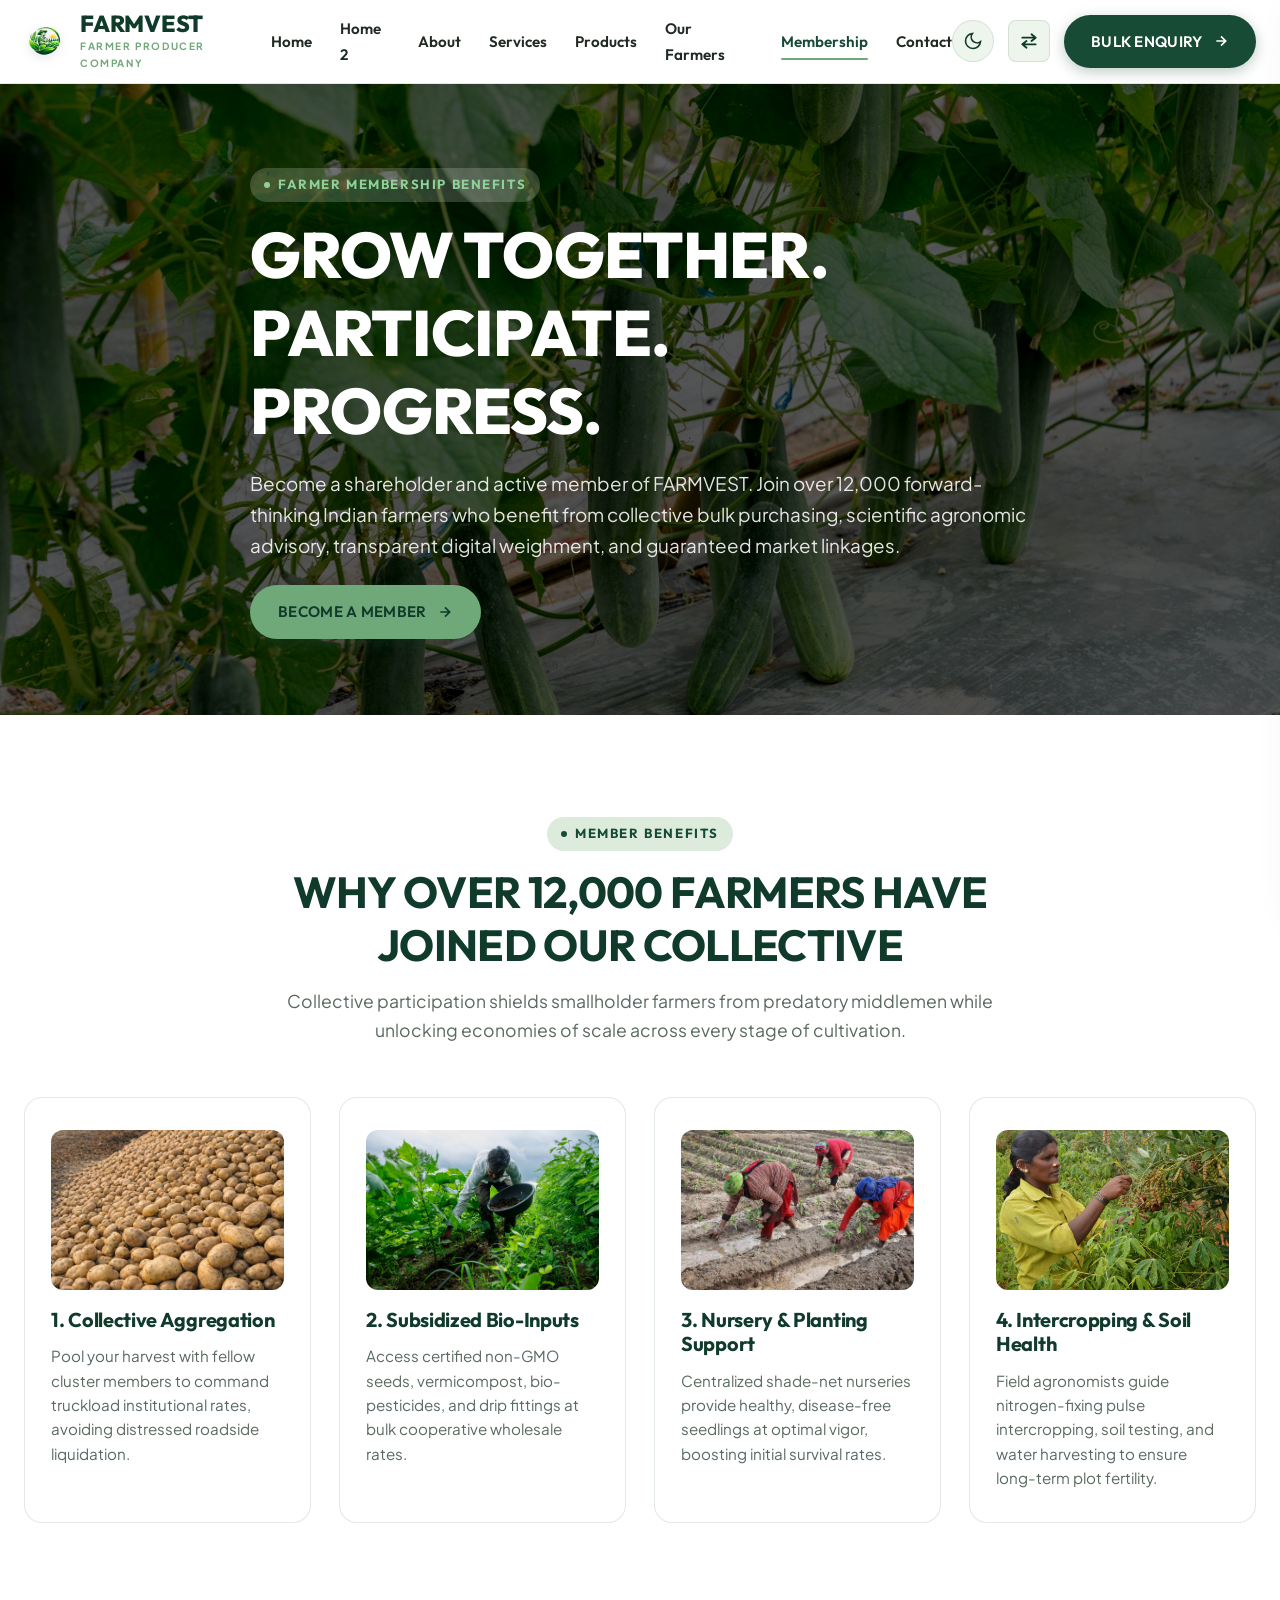
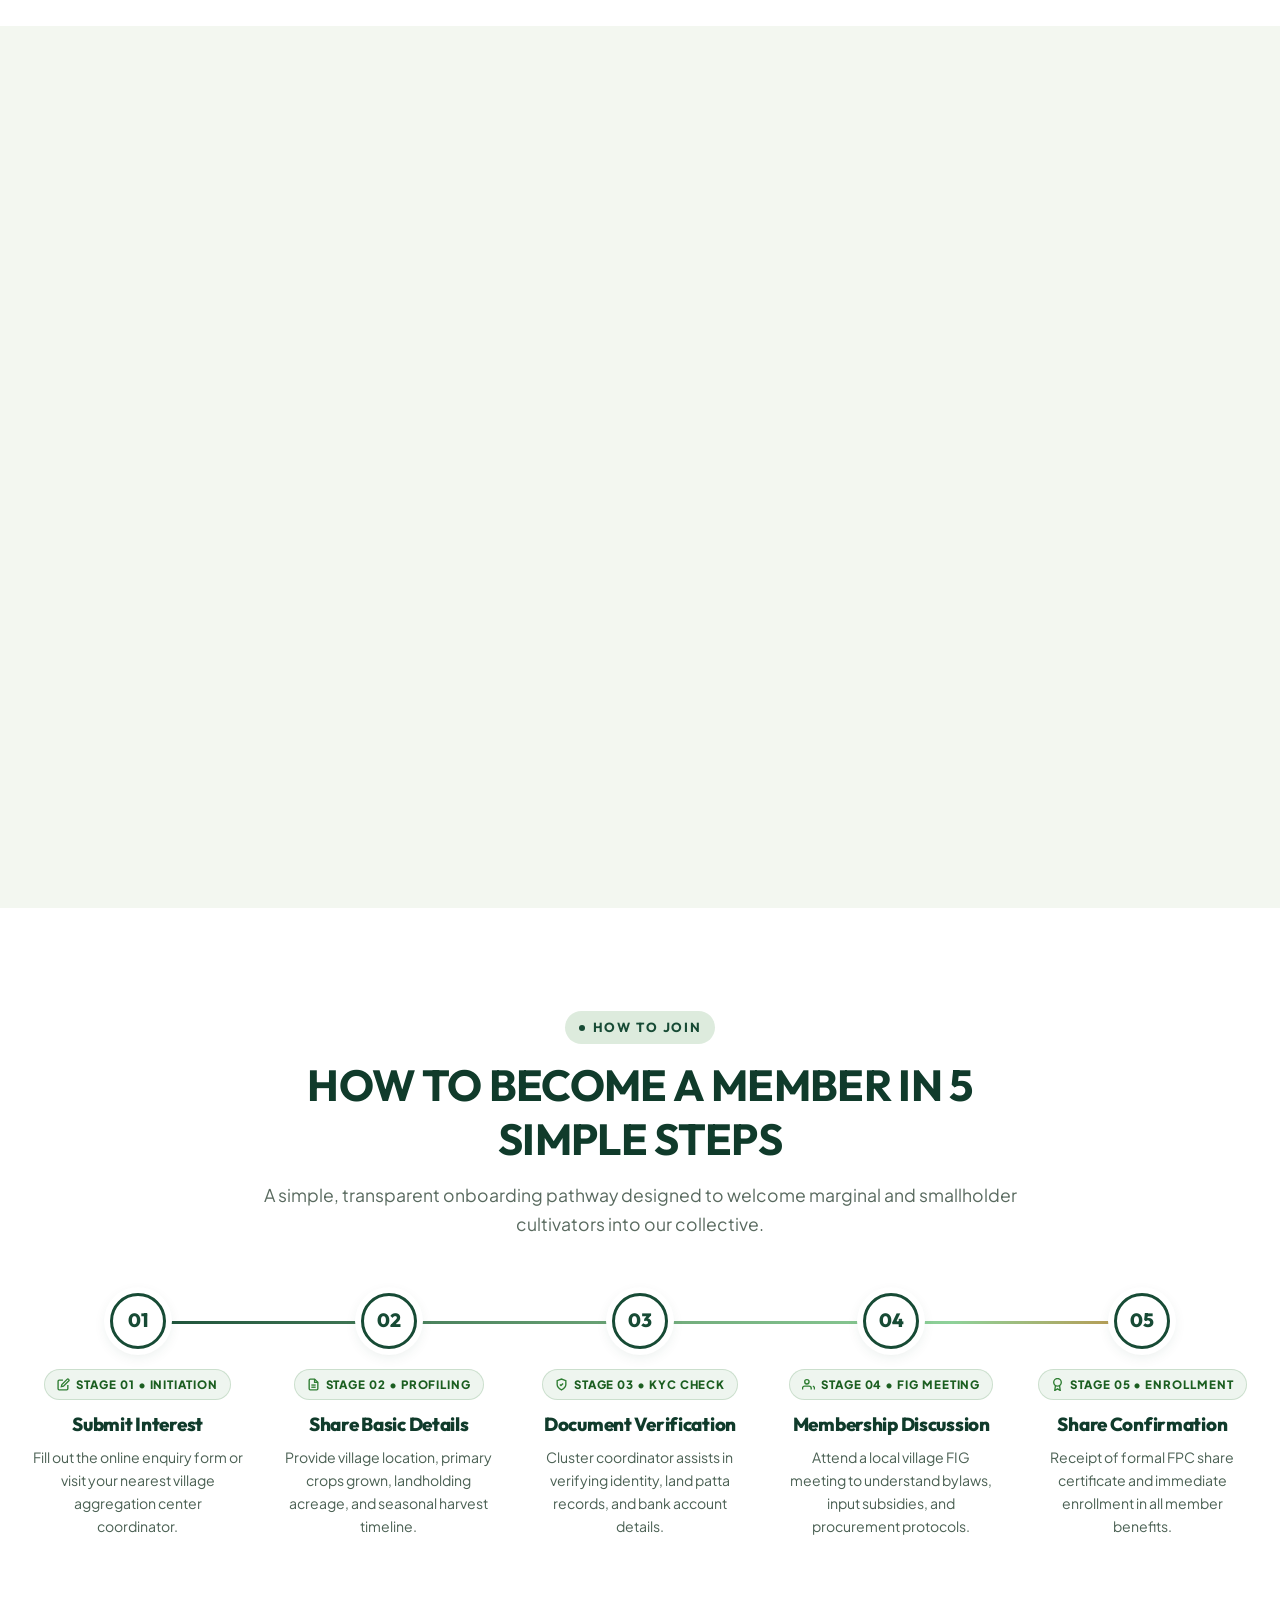
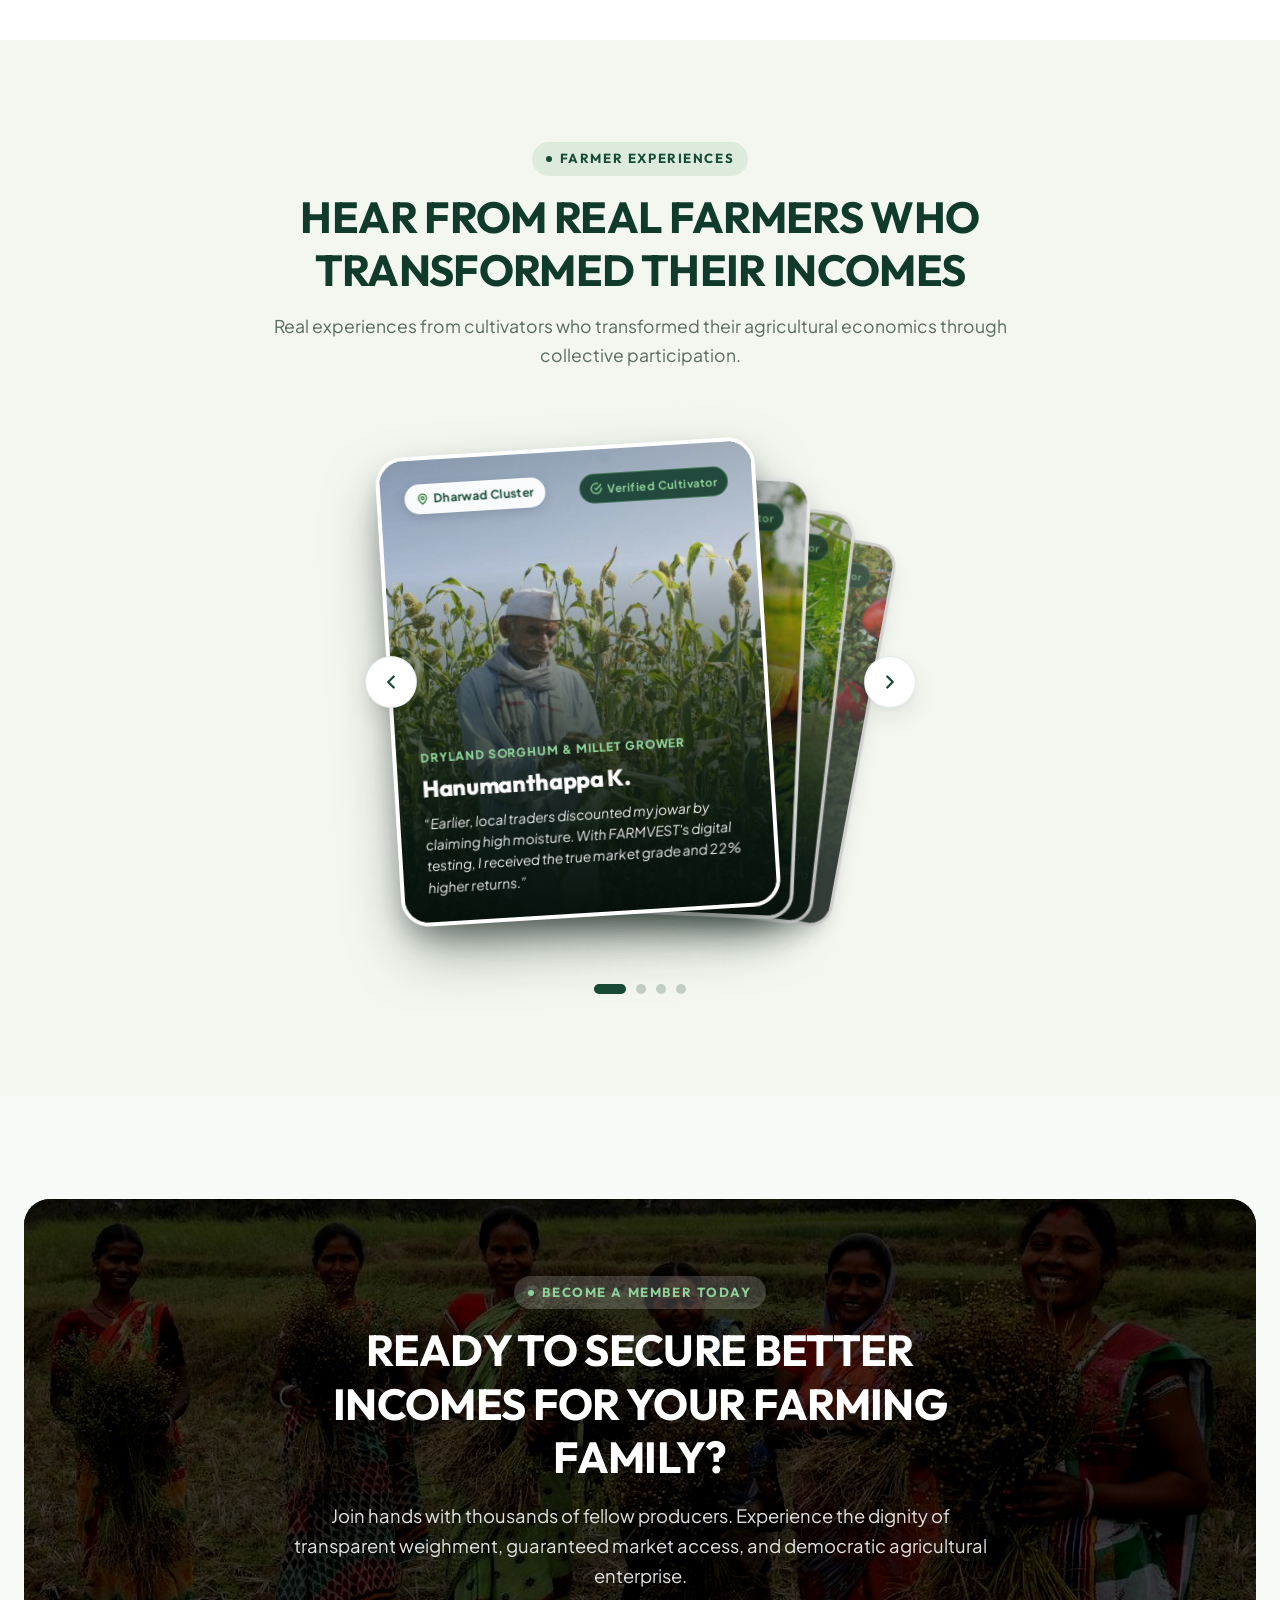
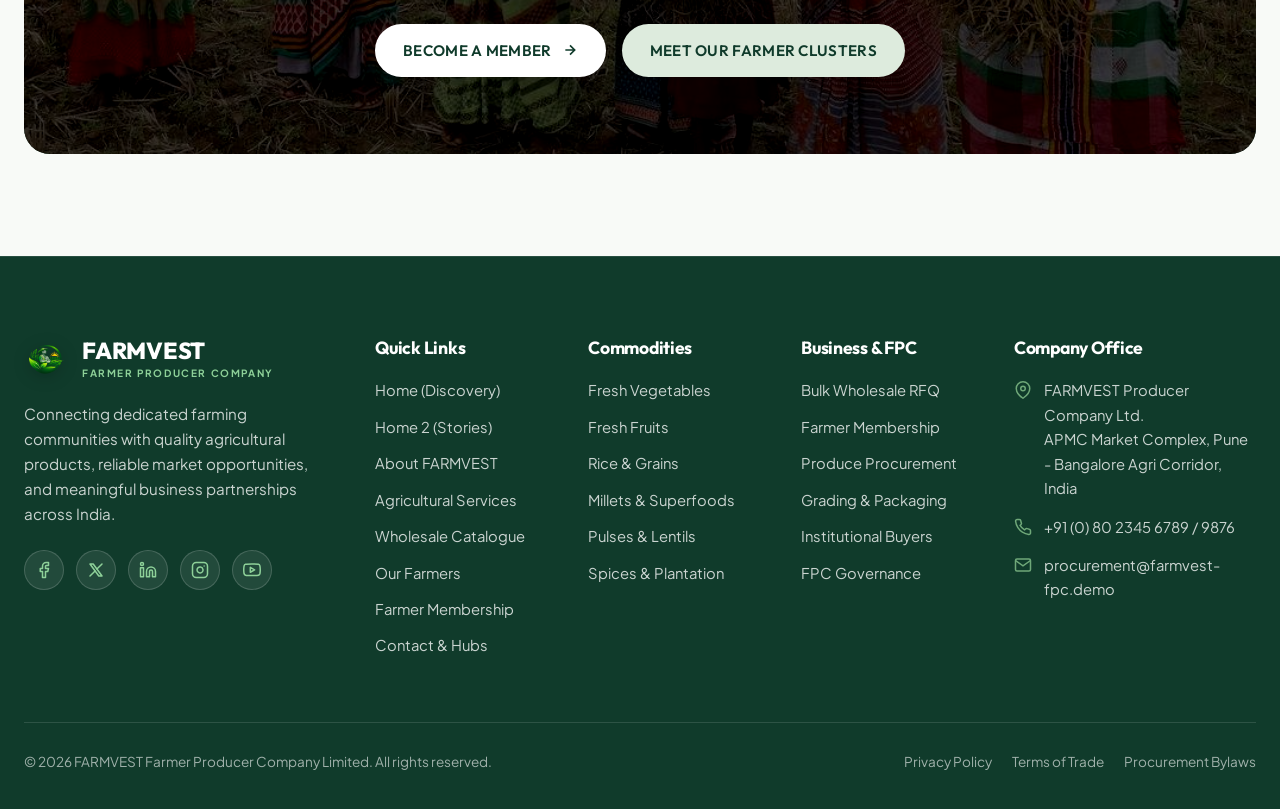
==== commit 325be507: "second commit" ====
--- a/membership.html
+++ b/membership.html
@@ -140,7 +140,7 @@
         </div>
         <h1>GROW TOGETHER. PARTICIPATE. PROGRESS.</h1>
         <p>Become a shareholder and active member of FARMVEST. Join over 12,000 forward-thinking Indian farmers who benefit from collective bulk purchasing, scientific agronomic advisory, transparent digital weighment, and guaranteed market linkages.</p>
-        <div style="margin-top: 24px;">
+        <div class="page-hero-actions">
           <button class="btn btn-primary" data-open-modal="membershipEnquiryModal" style="background-color: #6FA879; color: #103B2B !important;">
             <span>BECOME A MEMBER</span>
             <svg width="16" height="16" viewBox="0 0 24 24" fill="none" stroke="currentColor" stroke-width="2.5"><path d="M5 12h14M12 5l7 7-7 7"/></svg>
--- a/assets/css/style.css
+++ b/assets/css/style.css
@@ -365,6 +365,10 @@
   white-space: nowrap;
 }
 
+.btn svg {
+  flex-shrink: 0;
+}
+
 .btn-primary {
   background-color: var(--primary-forest);
   color: #FFFFFF !important;
@@ -2185,6 +2189,56 @@
   line-height: 1.65;
 }
 
+.page-hero-actions {
+  margin-top: 24px;
+  display: flex;
+  align-items: center;
+}
+
+@media (max-width: 768px) {
+  .page-hero {
+    padding: 60px 0 52px;
+  }
+  .page-hero-content {
+    text-align: center;
+    max-width: 100%;
+  }
+  .page-hero-content .eyebrow {
+    margin-inline: auto;
+  }
+  .page-hero-content h1 {
+    font-size: clamp(1.75rem, 6vw, 2.35rem);
+    line-height: 1.25;
+  }
+  .page-hero-content p {
+    font-size: 1rem;
+    line-height: 1.6;
+    margin-inline: auto;
+  }
+  .page-hero-actions,
+  .page-hero-content > div:last-child {
+    display: flex;
+    justify-content: center;
+    align-items: center;
+    width: 100%;
+    margin: 22px auto 0;
+    text-align: center;
+  }
+  .page-hero-actions .btn,
+  .page-hero-content > div:last-child > .btn {
+    width: 100%;
+    max-width: 380px;
+    margin-inline: auto;
+    justify-content: center;
+    text-align: center;
+    white-space: normal;
+    padding: 13px 20px;
+    font-size: 0.88rem;
+    line-height: 1.35;
+    box-sizing: border-box;
+  }
+}
+
 /* --------------------------------------------------------------------------
    09. EDITORIAL SPLIT & CARDS
    -------------------------------------------------------------------------- */
@@ -2268,7 +2322,7 @@
     margin-bottom: 4px;
     box-shadow: var(--shadow-md);
   }
-  .split-content h2 {
+  .split-content h2, .split-content h3 {
     font-size: clamp(1.5rem, 5vw, 1.95rem);
     line-height: 1.25;
     margin-bottom: 14px;
@@ -2278,6 +2332,29 @@
     line-height: 1.6;
     margin-bottom: 14px;
   }
+  .split-actions,
+  .split-content > div:last-child:not(.service-features-list) {
+    display: flex;
+    justify-content: center;
+    align-items: center;
+    width: 100%;
+    margin: 20px auto 0;
+    text-align: center;
+    gap: 14px;
+  }
+  .split-actions .btn,
+  .split-content > div:last-child:not(.service-features-list) > .btn {
+    width: 100%;
+    max-width: 380px;
+    margin-inline: auto;
+    justify-content: center;
+    text-align: center;
+    white-space: normal;
+    padding: 13px 20px;
+    font-size: 0.88rem;
+    line-height: 1.35;
+    box-sizing: border-box;
+  }
 }
 
 @media (max-width: 600px) {
@@ -2287,18 +2364,27 @@
   .split-image-container {
     aspect-ratio: 16 / 11;
   }
-  .split-actions {
+  .split-actions,
+  .split-content > div:last-child:not(.service-features-list) {
     flex-direction: column;
-    align-items: stretch;
+    align-items: center;
+    justify-content: center;
     width: 100%;
     gap: 12px;
-    margin-top: 14px;
-  }
-  .split-actions .btn {
+    margin: 18px auto 0;
+  }
+  .split-actions .btn,
+  .split-content > div:last-child:not(.service-features-list) > .btn {
     width: 100%;
+    max-width: 380px;
+    margin-inline: auto;
     justify-content: center;
     text-align: center;
-    padding: 13px 20px;
+    white-space: normal;
+    padding: 12px 18px;
+    font-size: 0.85rem;
+    line-height: 1.35;
+    box-sizing: border-box;
   }
 }
 
@@ -5982,6 +6068,23 @@
   flex-wrap: wrap;
 }
 
+@media (max-width: 600px) {
+  .cta-banner .btn-group {
+    flex-direction: column;
+    align-items: center;
+    gap: 12px;
+    width: 100%;
+  }
+  .cta-banner .btn-group .btn {
+    width: 100%;
+    max-width: 380px;
+    margin-inline: auto;
+    justify-content: center;
+    text-align: center;
+    white-space: normal;
+  }
+}
+
 /* --------------------------------------------------------------------------
    15. FORMS & INPUT CONTROLS
    -------------------------------------------------------------------------- */
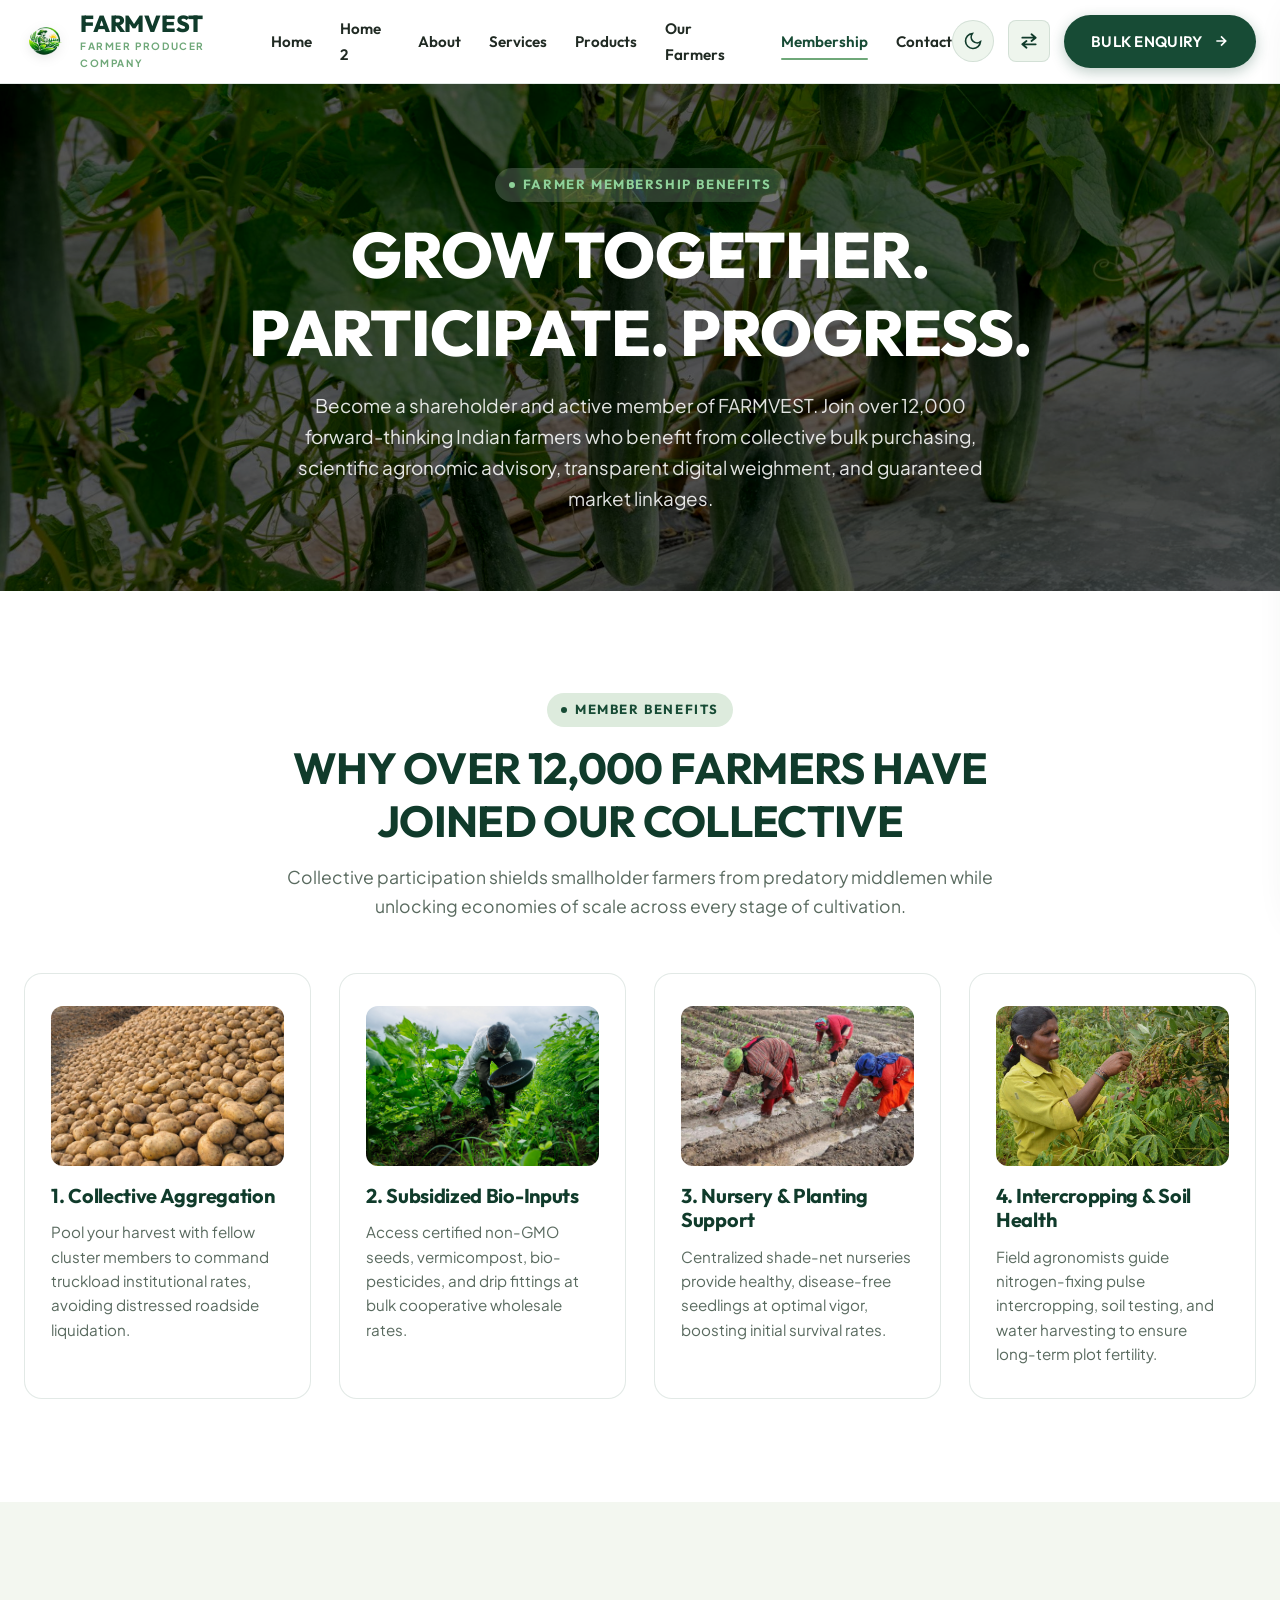
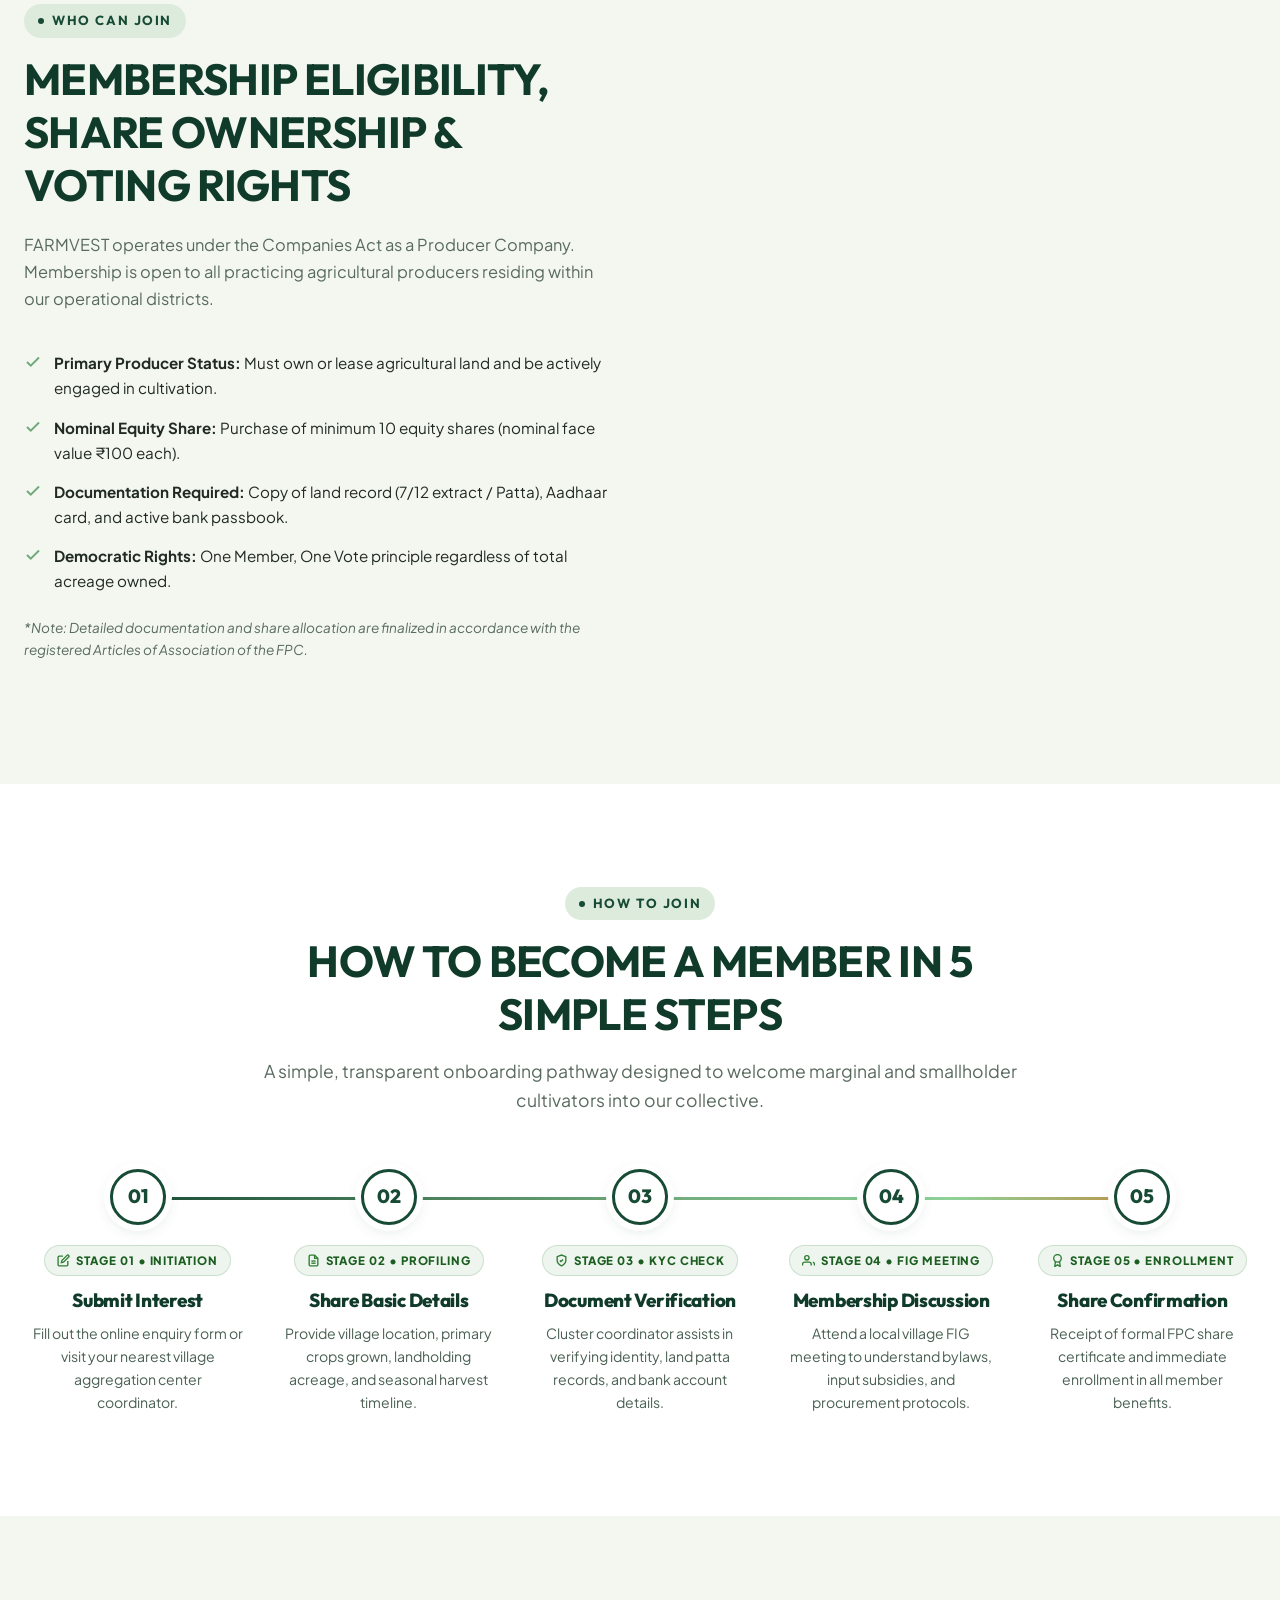
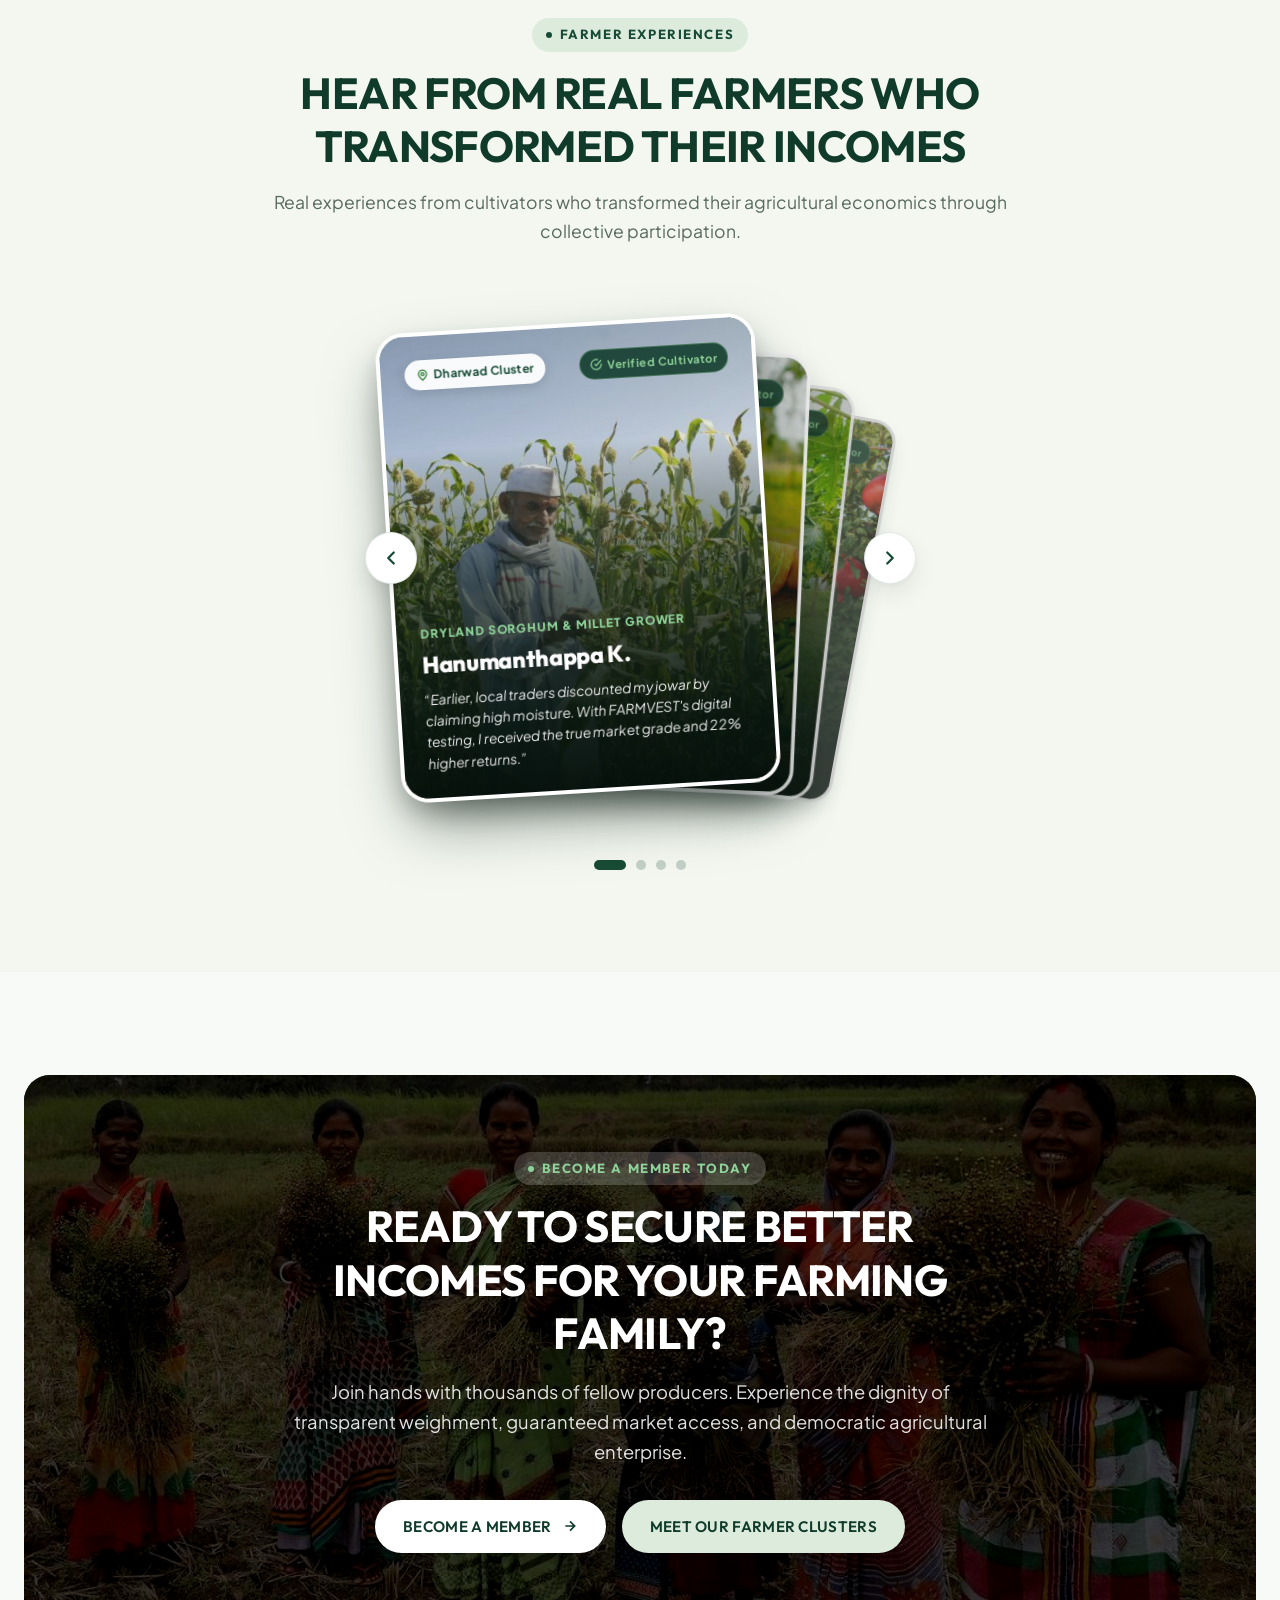
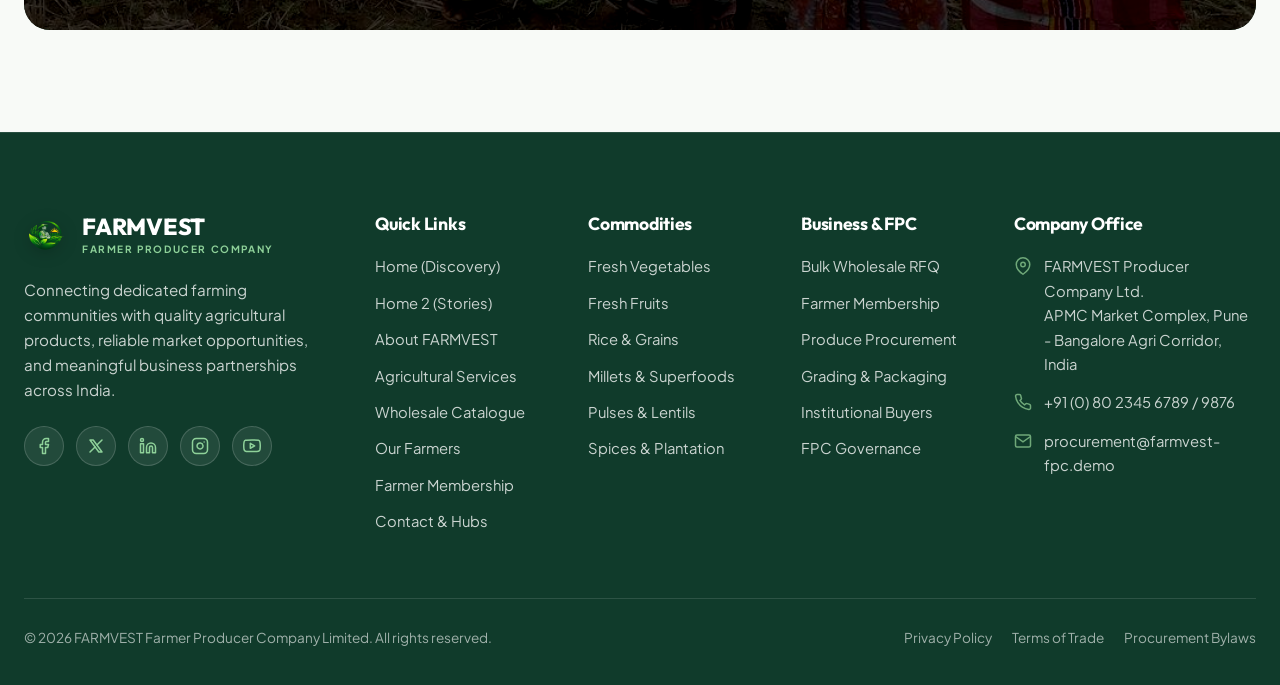
==== commit 9adf3ec1: "Center inner page hero headings, remove hero buttons, and brighten dark mode text" ====
--- a/membership.html
+++ b/membership.html
@@ -140,12 +140,6 @@
         </div>
         <h1>GROW TOGETHER. PARTICIPATE. PROGRESS.</h1>
         <p>Become a shareholder and active member of FARMVEST. Join over 12,000 forward-thinking Indian farmers who benefit from collective bulk purchasing, scientific agronomic advisory, transparent digital weighment, and guaranteed market linkages.</p>
-        <div class="page-hero-actions">
-          <button class="btn btn-primary" data-open-modal="membershipEnquiryModal" style="background-color: #6FA879; color: #103B2B !important;">
-            <span>BECOME A MEMBER</span>
-            <svg width="16" height="16" viewBox="0 0 24 24" fill="none" stroke="currentColor" stroke-width="2.5"><path d="M5 12h14M12 5l7 7-7 7"/></svg>
-          </button>
-        </div>
       </div>
     </section>
 
--- a/assets/css/style.css
+++ b/assets/css/style.css
@@ -75,6 +75,7 @@
   --deep-agri: #0A1912;
   --fresh-white: #0E2218;
   --leaf-green: #7BB885;
+  --leaf-green-light: #A8E6CF;
   --soft-sage: #1A382A;
   --soft-sage-subtle: #142B20;
   --light-bg: #091710;
@@ -82,12 +83,17 @@
   --surface-white: #132D20;
   --dark-text: #EDF5F0;
   --heading-color: #F4FAF6;
-  --muted-text: #A0B7A8;
+  --muted-text: #C5DBCD;
   --border-light: rgba(221, 235, 221, 0.14);
   --border-focus: #7BB885;
   --accent-gold: #E5B26E;
   --accent-gold-soft: #242217;
   --tag-bg: #1A3A2B;
+  --primary-dark: #A8E6CF;
+  --primary-color: #A8E6CF;
+  --primary-accent: #7BB885;
+  --text-dark: #F4FAF6;
+  --text-muted: #C5DBCD;
 
   --shadow-xs: 0 1px 3px rgba(0, 0, 0, 0.3);
   --shadow-sm: 0 4px 12px rgba(0, 0, 0, 0.35);
@@ -2157,6 +2163,7 @@
   padding: 84px 0 76px;
   position: relative;
   overflow: hidden;
+  text-align: center;
 }
 
 .page-hero-bg {
@@ -2175,24 +2182,43 @@
 .page-hero-content {
   position: relative;
   z-index: 2;
-  max-width: 780px;
+  max-width: 820px;
+  margin-inline: auto;
+  text-align: center;
+  display: flex;
+  flex-direction: column;
+  align-items: center;
+}
+
+[dir="rtl"] .page-hero-content {
+  text-align: center;
+  align-items: center;
+}
+
+.page-hero-content .eyebrow {
+  margin-inline: auto;
 }
 
 .page-hero-content h1 {
   color: #FFFFFF;
   margin-bottom: 18px;
+  text-align: center;
 }
 
 .page-hero-content p {
   color: rgba(255, 255, 255, 0.88);
   font-size: 1.18rem;
   line-height: 1.65;
+  text-align: center;
+  max-width: 720px;
+  margin-inline: auto;
 }
 
 .page-hero-actions {
   margin-top: 24px;
   display: flex;
   align-items: center;
+  justify-content: center;
 }
 
 @media (max-width: 768px) {
@@ -7157,6 +7183,30 @@
   color: var(--primary-forest);
 }
 
+[data-theme="dark"] .badge-soft {
+  background-color: rgba(123, 184, 133, 0.24);
+  color: #D4FCE0;
+  border: 1px solid rgba(168, 230, 207, 0.38);
+}
+
+[data-theme="dark"] .category-card-body h3,
+[data-theme="dark"] .feature-box h3 {
+  color: #FFFFFF;
+}
+
+[data-theme="dark"] .category-card-body p,
+[data-theme="dark"] .feature-box p {
+  color: #E2F2E7;
+}
+
+[data-theme="dark"] .category-card-body .link-with-arrow {
+  color: #A8E6CF;
+}
+
+[data-theme="dark"] .modal-success-icon {
+  color: #A8E6CF;
+}
+
 .stats-counter {
   font-family: var(--font-heading);
   font-weight: 800;
